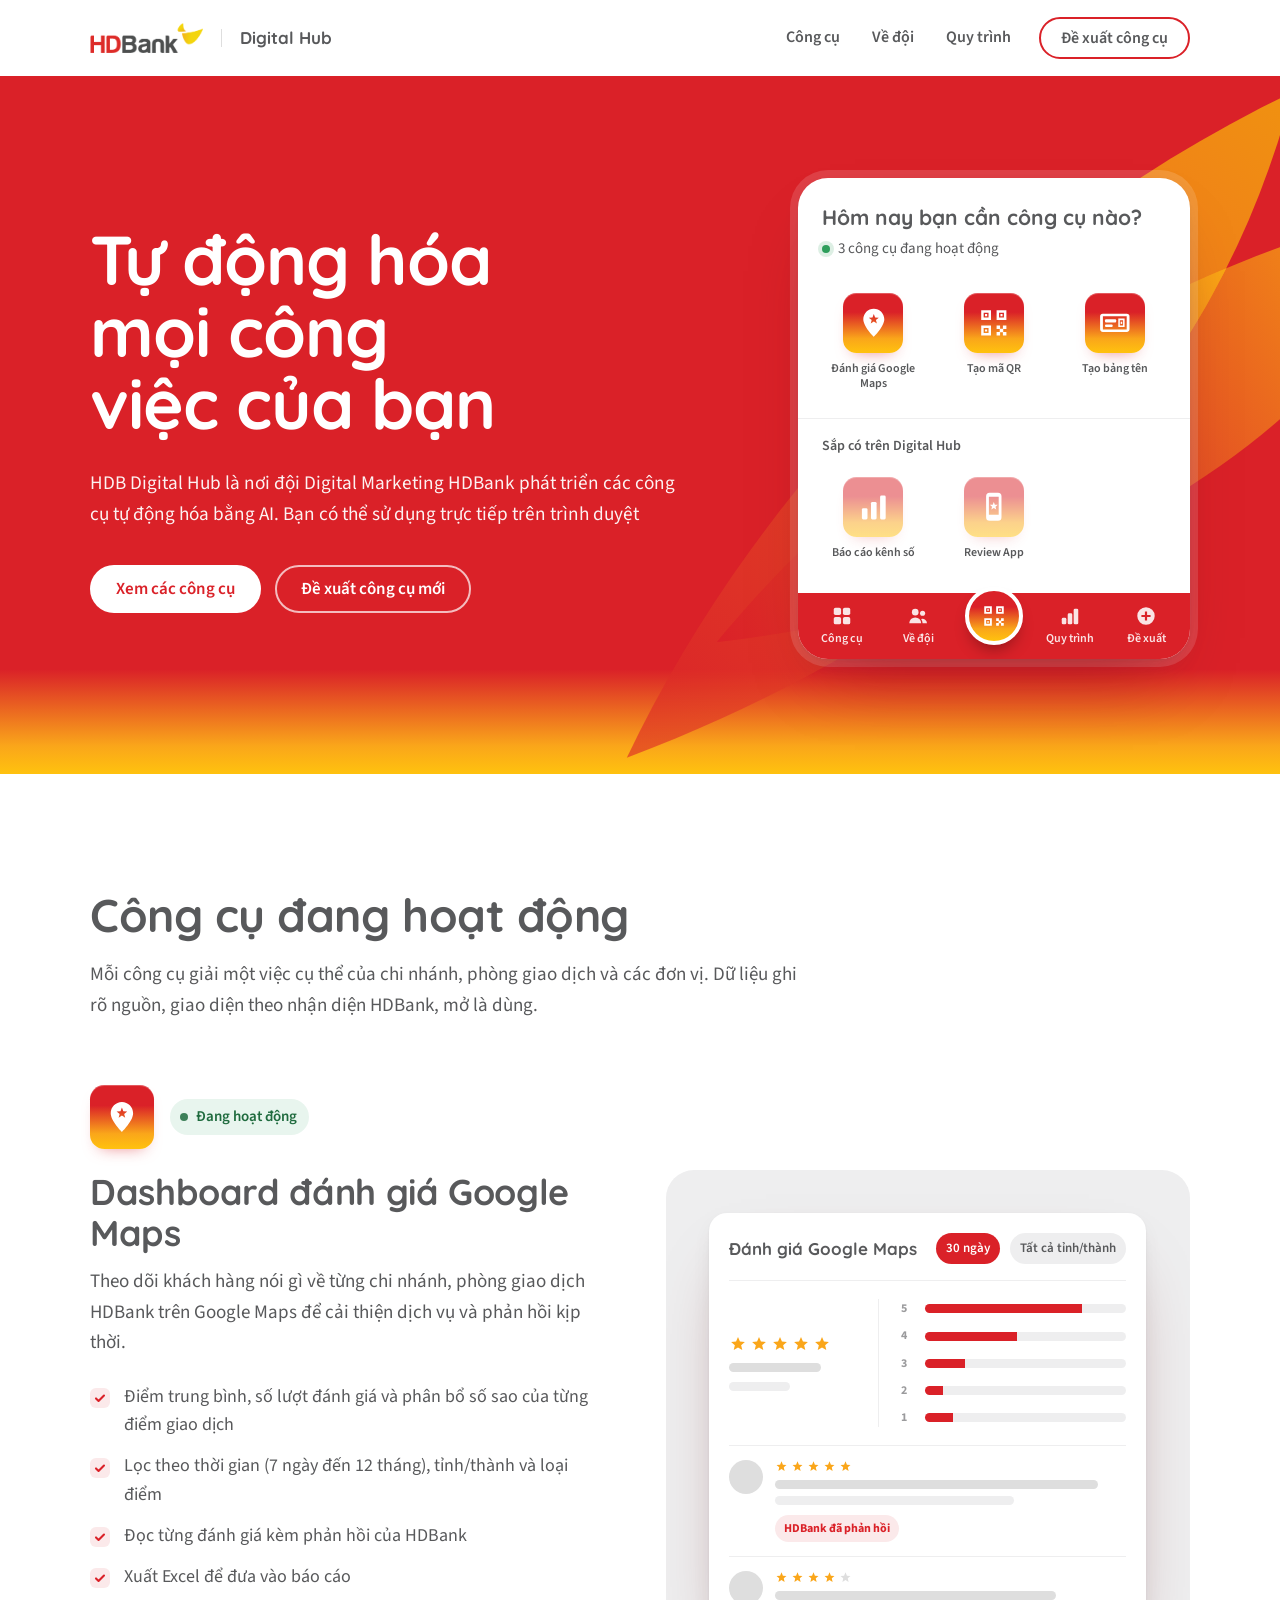
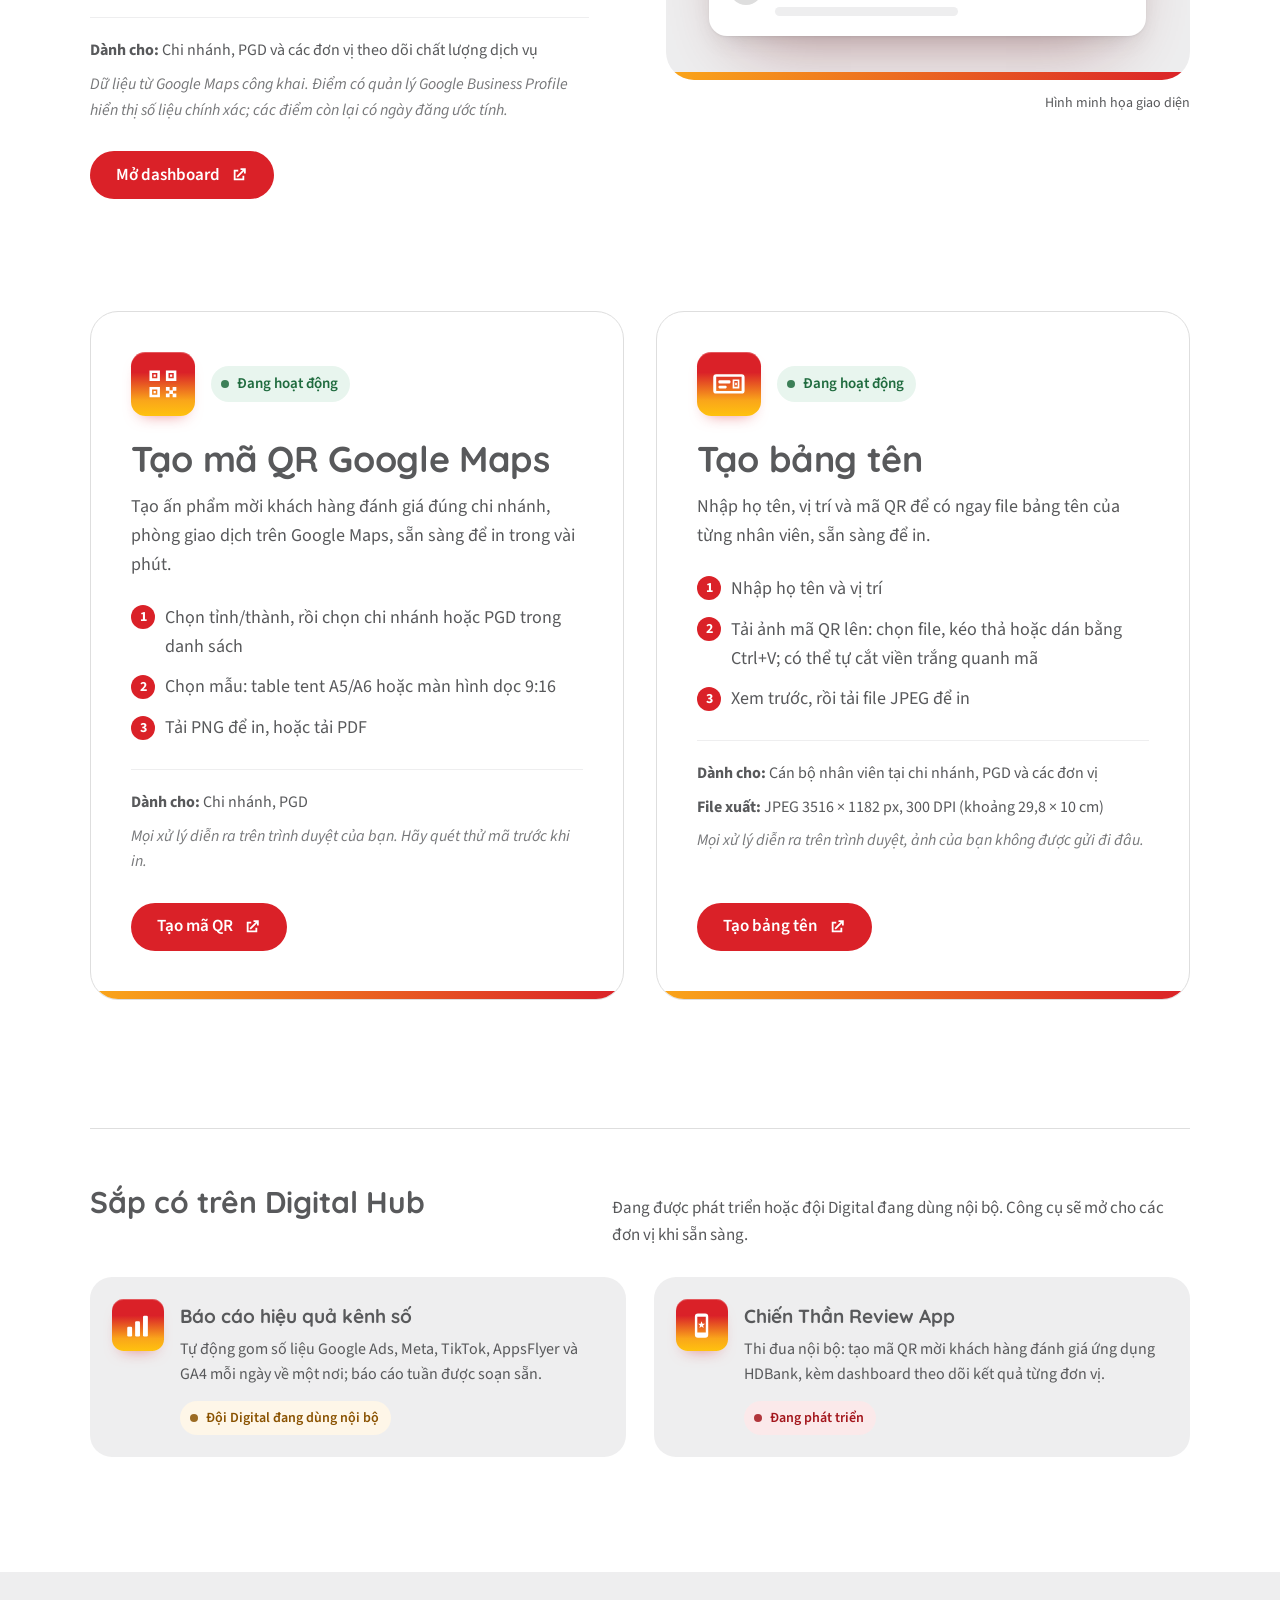
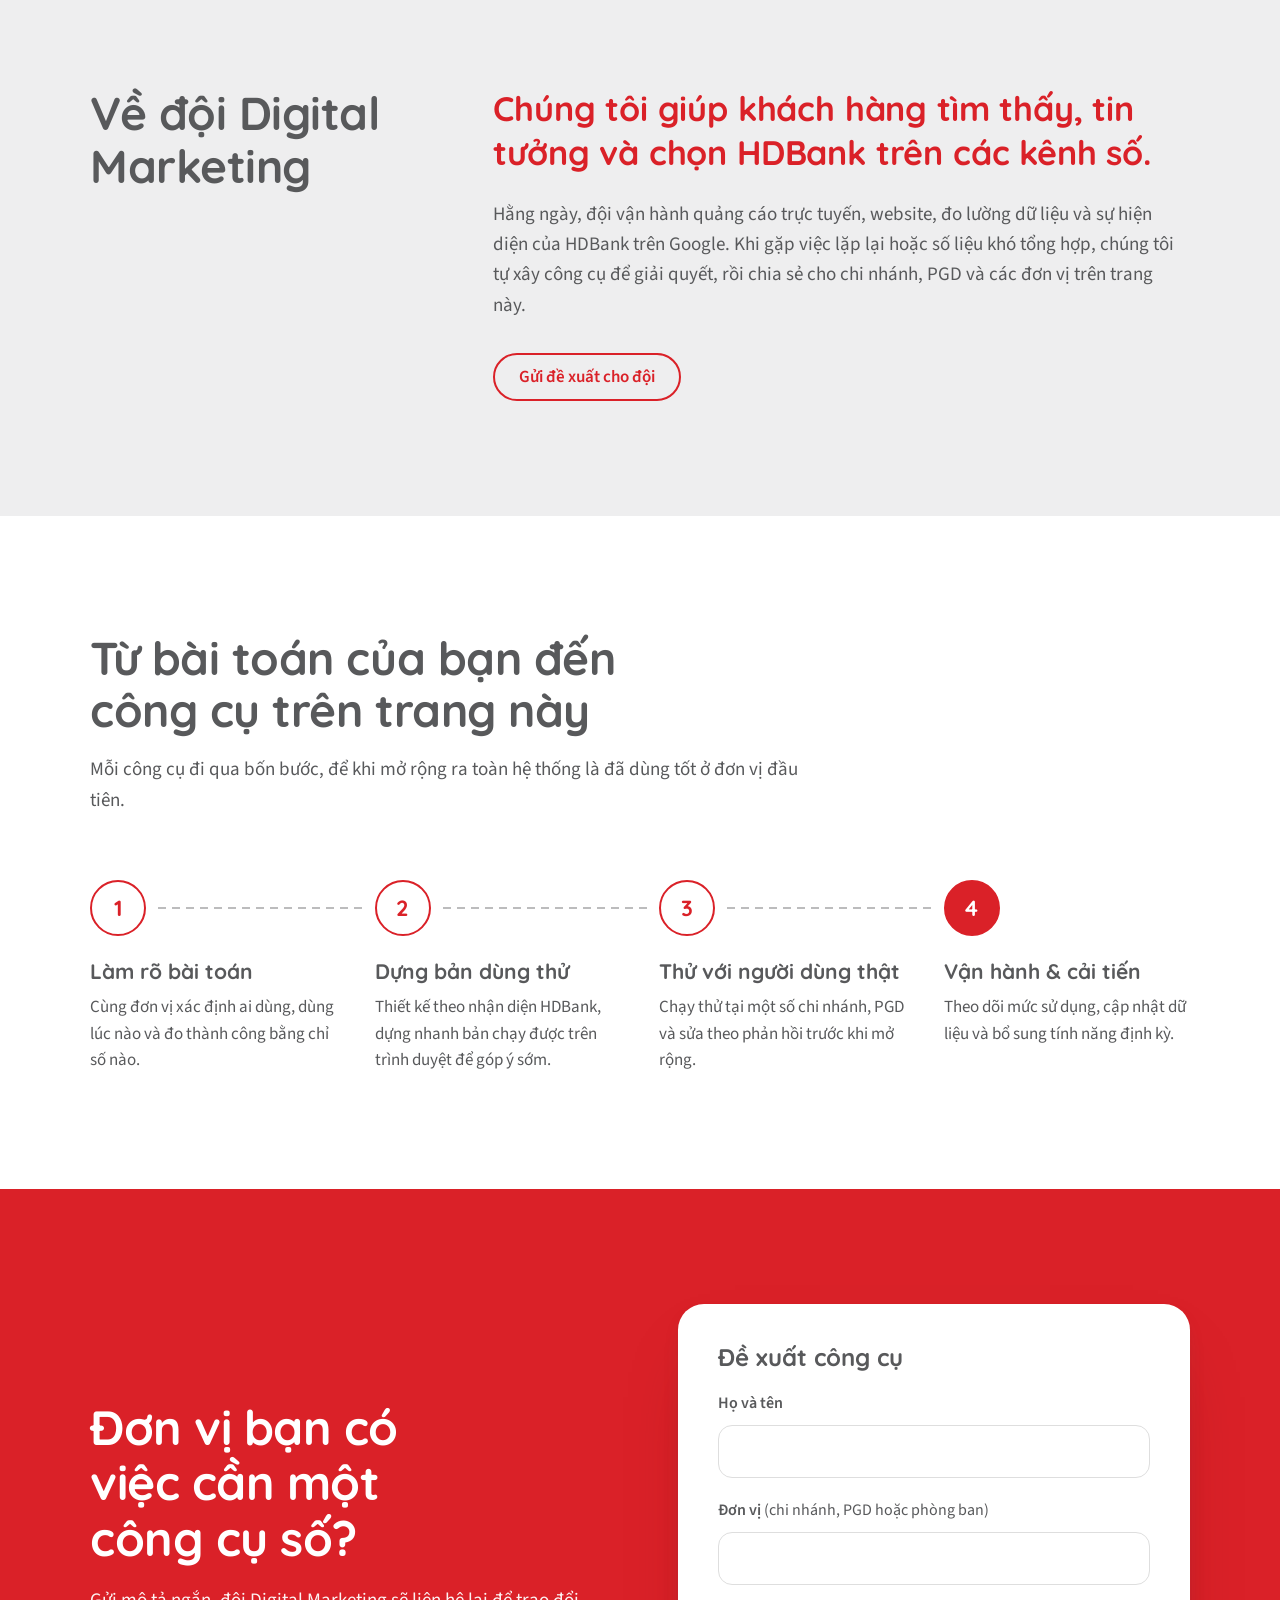
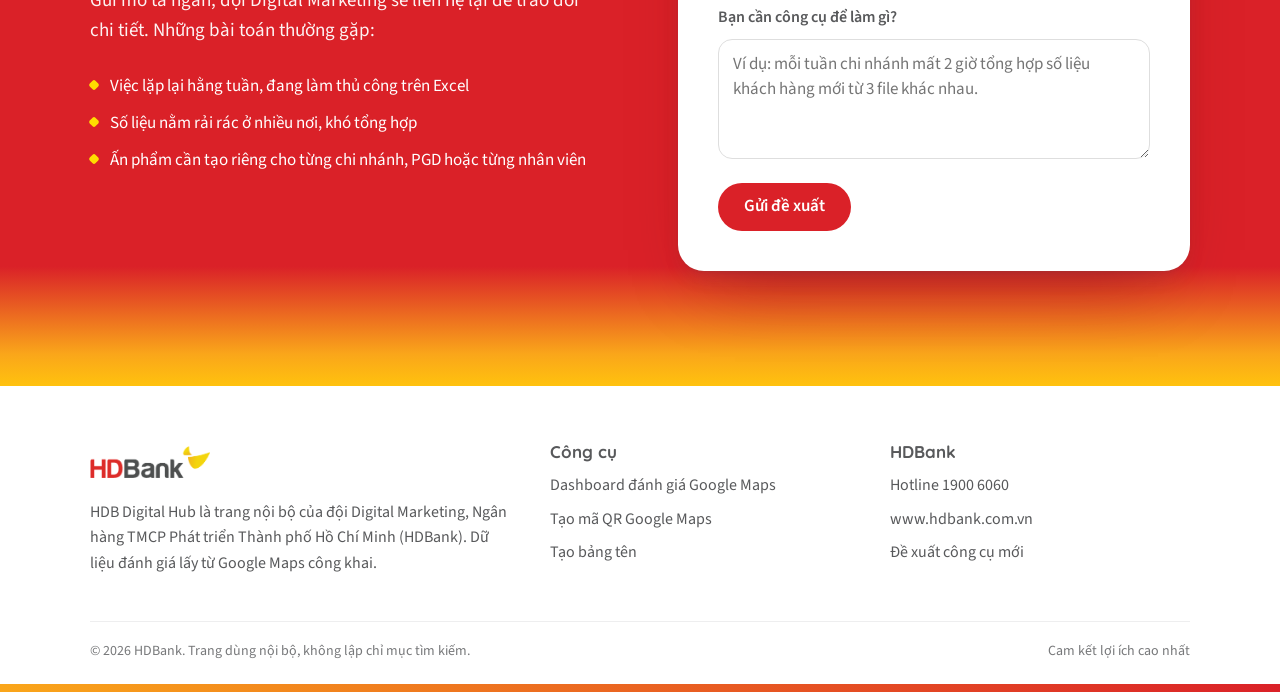
==== index.html @ 41aed540 "Trang chủ: đổi tiêu đề và mô tả banner Co-Authored-By: Claude Opus 5.5 <noreply@anthropic.com>" ====
<!doctype html>
<html lang="vi">
<head>
<meta charset="utf-8">
<meta name="viewport" content="width=device-width, initial-scale=1, viewport-fit=cover">
<meta name="robots" content="noindex">
<meta name="theme-color" content="#da2128">
<title>HDBank Digital</title>
<meta name="description" content="HDB Digital Hub: công cụ số do đội Digital Marketing HDBank phát triển cho chi nhánh, phòng giao dịch và các đơn vị.">
<link rel="icon" type="image/png" href="/assets/favicon.png">
<link rel="preconnect" href="https://fonts.googleapis.com">
<link rel="preconnect" href="https://fonts.gstatic.com" crossorigin>
<!-- Font thương hiệu: BauhausVO (tiêu đề) và Myriad Pro (nội dung).
     Máy nào đã cài font gốc sẽ dùng font gốc; nếu không, trình duyệt dùng font web gần nhất có hỗ trợ tiếng Việt:
     Quicksand thay BauhausVO, Source Sans 3 (cùng nhà thiết kế Adobe, rất gần Myriad) thay Myriad Pro. -->
<link href="https://fonts.googleapis.com/css2?family=Quicksand:wght@600;700&family=Source+Sans+3:ital,wght@0,400;0,600;0,700;1,400&display=swap" rel="stylesheet">
<style>
/* =========================================================
   TOKENS — lấy từ HDBank Digital Playbook (mục 2.a–2.j)
   ========================================================= */
:root{
  --red:#DA2128;          /* Đỏ HDBank — màu chủ đạo */
  --grey:#58595B;         /* Xám HDBank (CMYK 0-0-0-80) */
  --orange:#FAA61A;       /* Cam HDBank */
  --amber:#FFC20E;        /* Cam Vàng HDBank */
  --yellow:#FFDD00;       /* Vàng HDBank */

  /* Thang sắc độ (tint) theo bước 10% của playbook */
  --red-10:#FBE9EA;
  --grey-10:#EEEEEF; --grey-20:#DEDEDE; --grey-40:#BCBCBD; --grey-60:#9B9B9D;
  --orange-10:#FEF6E8;

  --white:#FFFFFF;

  --font-head:"BauhausVO","Quicksand","Segoe UI",system-ui,sans-serif;
  --font-body:"Myriad Pro","Source Sans 3","Segoe UI",system-ui,Arial,sans-serif;

  /* Chân KV: dải màu dưới lên (Cam-Vàng → Cam → Đỏ) chiếm tối đa ~10–15% chiều cao, phía trên là đỏ đặc (KV 2.e) */
  --kv-band:linear-gradient(0deg,var(--amber) 0%,var(--orange) 4%,var(--red) 15%,var(--red) 100%);
  /* Dải trái → phải (Cam → Đỏ) cho dải mảnh chân khối */
  --band-lr:linear-gradient(90deg,var(--orange) 0%,var(--red) 100%);
  /* Nền icon cấp 1: dải màu thương hiệu dưới lên */
  --icon-bg:linear-gradient(0deg,var(--amber) 0%,var(--orange) 24%,var(--red) 68%);

  /* Bóng đổ nhẹ, tạo chiều sâu nổi 3D (KV 2.e) */
  --lift:0 1px 2px rgba(88,89,91,.10),0 10px 24px -12px rgba(88,89,91,.30),0 36px 72px -32px rgba(110,10,16,.40);

  --wrap:1180px;
  --gutter:clamp(16px,4vw,40px);
}

*,*::before,*::after{box-sizing:border-box}
html{scroll-behavior:smooth;-webkit-text-size-adjust:100%}
body{
  margin:0;background:var(--white);color:var(--grey);
  font-family:var(--font-body);font-size:18px;line-height:1.6;
  -webkit-font-smoothing:antialiased;text-rendering:optimizeLegibility;
}
img,svg{display:block;max-width:100%}
a{color:inherit}
h1,h2,h3,h4{font-family:var(--font-head);font-weight:700;line-height:1.15;margin:0;color:var(--grey)}
p{margin:0}
ul,ol{margin:0;padding:0;list-style:none}
:focus-visible{outline:3px solid var(--red);outline-offset:3px;border-radius:6px}
/* Trên nền đỏ dùng viền trắng; khối nền trắng nằm trong vùng đỏ quay lại viền đỏ */
.hero :focus-visible,.propose :focus-visible,.tabbar :focus-visible{outline-color:var(--white)}
.launcher-top :focus-visible,.launcher-group :focus-visible,.form-card :focus-visible{outline-color:var(--red)}
/* Header dính trên cùng cao 76px (64px trên điện thoại): chừa chỗ khi nhảy tới mục */
section[id]{scroll-margin-top:88px}
.skip-link{
  position:absolute;left:16px;top:-80px;z-index:100;background:var(--red);color:var(--white);
  padding:12px 20px;border-radius:999px;font-weight:700;text-decoration:none;transition:top .2s;
}
.skip-link:focus{top:12px;outline-color:var(--amber)}
.visually-hidden{position:absolute!important;width:1px;height:1px;overflow:hidden;clip:rect(0 0 0 0);white-space:nowrap}
.wrap{max-width:var(--wrap);margin:0 auto;padding-left:var(--gutter);padding-right:var(--gutter)}
.sprite{position:absolute;width:0;height:0;overflow:hidden}

/* ---------- Nút ---------- */
.btn{
  display:inline-flex;align-items:center;justify-content:center;gap:10px;
  min-height:48px;padding:0 24px;border-radius:999px;border:2px solid transparent;
  font:600 17px/1 var(--font-body);text-decoration:none;cursor:pointer;
  transition:background-color .2s,color .2s,border-color .2s,transform .2s,box-shadow .2s;
}
.btn svg{width:18px;height:18px;flex:none}
.btn-red{background:var(--red);color:var(--white)}
.btn-red:hover{box-shadow:0 10px 22px -10px rgba(218,33,40,.7);transform:translateY(-1px)}
.btn-white{background:var(--white);color:var(--red)}
.btn-white:hover{box-shadow:0 12px 26px -12px rgba(0,0,0,.45);transform:translateY(-1px)}
.btn-ghost{border-color:rgba(255,255,255,.7);color:var(--white)}
.btn-ghost:hover{background:rgba(255,255,255,.12);border-color:var(--white)}
.btn-outline{border-color:var(--red);color:var(--red)}
.btn-outline:hover{background:var(--red-10)}

/* =========================================================
   HEADER — nền trắng, logo dương bản góc trái
   ========================================================= */
.site-header{
  position:sticky;top:0;z-index:50;background:rgba(255,255,255,.96);
  backdrop-filter:saturate(1.4) blur(8px);-webkit-backdrop-filter:saturate(1.4) blur(8px);
  transition:box-shadow .25s;
}
.site-header.is-scrolled{box-shadow:0 1px 0 var(--grey-10),0 8px 24px -16px rgba(88,89,91,.4)}
.header-inner{display:flex;align-items:center;gap:24px;height:76px}
.brand{display:flex;align-items:center;gap:18px;text-decoration:none;flex:none}
/* Logo gốc của HDBank — không vẽ lại. Vùng an toàn ≈ chiều cao chữ H được giữ bằng padding. */
.brand-logo{height:38px;width:auto;min-width:55px;padding:4px 0}
.brand-name{
  font-family:var(--font-head);font-weight:700;font-size:17px;color:var(--grey);
  padding-left:18px;border-left:1px solid var(--grey-20);line-height:1.1;white-space:nowrap;
}
.nav{display:flex;align-items:center;gap:4px;margin-left:auto}
.nav a{
  text-decoration:none;font-weight:600;font-size:16px;color:var(--grey);
  padding:10px 14px;border-radius:999px;transition:color .2s,background-color .2s;
}
.nav a:hover{color:var(--red);background:var(--red-10)}
.nav .btn{margin-left:10px;min-height:42px;padding:0 20px;font-size:16px;gap:0}
.nav .btn:hover{color:var(--white);background:var(--red)}

/* =========================================================
   HERO — nền đỏ + chân KV dải màu, cánh diều đôi
   ========================================================= */
.hero{position:relative;overflow:hidden;background:var(--kv-band);color:var(--white);isolation:isolate}
.hero-kites{
  position:absolute;z-index:-1;right:-3%;width:min(60vw,800px);height:min(60vw,800px);
  top:calc(50% - min(30vw,400px));pointer-events:none;
}
.hero-inner{
  display:grid;grid-template-columns:minmax(0,1.15fr) minmax(0,.85fr);gap:clamp(32px,5vw,72px);
  align-items:center;padding-top:clamp(56px,8vw,104px);padding-bottom:clamp(64px,9vw,120px);
}
.hero h1{
  color:var(--white);font-size:clamp(40px,5.4vw,70px);line-height:1.04;letter-spacing:-.015em;
  max-width:13ch;text-wrap:balance;
}
.hero-lead{margin-top:28px;max-width:34em;font-size:clamp(18px,1.5vw,20px);line-height:1.6;color:rgba(255,255,255,.94)}
.hero-actions{display:flex;flex-wrap:wrap;gap:14px;margin-top:36px}

/* ---- Launcher: màn hình "app" mở nhanh công cụ (theo hệ icon & màn hình app 2.g–2.j) ---- */
.launcher{
  justify-self:end;width:100%;max-width:392px;background:var(--white);color:var(--grey);
  border-radius:30px;box-shadow:var(--lift),0 0 0 8px rgba(255,255,255,.14);overflow:hidden;
}
.launcher-top{padding:26px 24px 8px}
.launcher-hello{font-family:var(--font-head);font-weight:700;font-size:21px;line-height:1.25;color:var(--grey)}
.launcher-meta{display:flex;align-items:center;gap:8px;margin-top:6px;font-size:15px;color:var(--grey)}
.live-dot{width:8px;height:8px;border-radius:50%;background:#2E9E5B;box-shadow:0 0 0 4px rgba(46,158,91,.16);flex:none}
.launcher-group{padding:14px 18px 6px}
.launcher-group + .launcher-group{border-top:1px solid var(--grey-10);margin-top:8px;padding-top:16px}
.launcher-label{font-size:14px;font-weight:600;color:var(--grey);padding:0 6px 10px}
.app-grid{display:grid;grid-template-columns:repeat(3,1fr);gap:6px}
.app{
  display:flex;flex-direction:column;align-items:center;gap:8px;padding:10px 4px 12px;border-radius:18px;
  text-decoration:none;color:var(--grey);text-align:center;transition:background-color .2s;position:relative;
}
a.app:hover{background:var(--red-10)}
a.app:hover .icon1{transform:translateY(-3px);box-shadow:0 14px 22px -10px rgba(218,33,40,.65)}
.app-name{font-size:12px;line-height:1.3;font-weight:600;max-width:10.5em} /* nhãn size 12, ≤ 20 ký tự */
.app.is-soon .icon1{opacity:.5}
.app.is-soon .app-name{color:var(--grey)}

/* Icon cấp 1: biểu tượng trắng trong khối vuông bo góc kiểu icon app iPhone, nền dải màu thương hiệu */
.icon1{
  --s:60px;width:var(--s);height:var(--s);border-radius:calc(var(--s)*.2237);
  background:var(--icon-bg);display:grid;place-items:center;flex:none;
  box-shadow:0 8px 16px -10px rgba(218,33,40,.6),inset 0 1px 0 rgba(255,255,255,.25);
  transition:transform .2s,box-shadow .2s;
}
.icon1 svg{width:56%;height:56%;fill:var(--white)}

/* Thanh tab đỏ + nút QR nổi ở giữa (màn hình app mẫu) */
.tabbar{
  position:relative;margin-top:14px;background:var(--red);color:var(--white);
  display:grid;grid-template-columns:repeat(5,1fr);align-items:end;padding:10px 6px 12px;
}
.tab{
  display:flex;flex-direction:column;align-items:center;gap:5px;text-decoration:none;
  font-size:12px;font-weight:600;line-height:1.1;color:rgba(255,255,255,.88);padding:2px 0;border-radius:10px;
}
.tab svg{width:22px;height:22px;fill:currentColor}
.tab:hover{color:var(--white)}
.tab-qr .qr-float{
  width:58px;height:58px;border-radius:50%;margin-top:-34px;display:grid;place-items:center;
  background:var(--icon-bg);border:4px solid var(--white);box-shadow:0 10px 18px -8px rgba(0,0,0,.45);
  transition:transform .2s;
}
.tab-qr .qr-float svg{width:26px;height:26px;fill:var(--white)}
.tab-qr:hover .qr-float{transform:translateY(-3px)}

/* Khoảnh khắc chuyển động duy nhất: cánh diều bay lên & launcher nổi lên khi tải trang */
@media (prefers-reduced-motion:no-preference){
  .hero-kites{animation:kite-rise 1.6s cubic-bezier(.2,.7,.1,1) both}
  .launcher{animation:panel-rise 1s .35s cubic-bezier(.2,.7,.1,1) both}
  @keyframes kite-rise{from{opacity:0;transform:translate(-60px,90px) rotate(-4deg)}to{opacity:1;transform:none}}
  @keyframes panel-rise{from{opacity:0;transform:translateY(36px)}to{opacity:1;transform:none}}
}

/* =========================================================
   KHỐI NỘI DUNG CHUNG
   ========================================================= */
.section{padding:clamp(72px,9vw,128px) 0}
.section-head{max-width:720px;margin-bottom:clamp(40px,5vw,64px)}
.section-head h2{font-size:clamp(32px,3.6vw,46px);letter-spacing:-.01em;text-wrap:balance}
.section-head p{margin-top:18px;font-size:19px;max-width:38em}

/* =========================================================
   CÔNG CỤ
   ========================================================= */
/* Công cụ nổi bật: 2 cột, có hình minh họa giao diện */
.tool{
  display:grid;grid-template-columns:minmax(0,1fr) minmax(0,1.05fr);gap:clamp(36px,6vw,88px);align-items:center;
}
.tool-top{display:flex;align-items:center;gap:16px;margin-bottom:22px}
.tool-top .icon1{--s:64px}
.status{
  display:inline-flex;align-items:center;gap:8px;font-size:15px;font-weight:600;
  padding:6px 12px 6px 10px;border-radius:999px;background:var(--grey-10);color:var(--grey);
}
.status.is-live{background:#E8F5EE;color:#1F6B3E}
.status.is-internal{background:var(--orange-10);color:#8A5200}
.status.is-building{background:var(--red-10);color:#A3161C}
.status::before{content:"";width:8px;height:8px;border-radius:50%;background:currentColor;opacity:.85}
.tool h3,.tool-panel h3{font-size:clamp(28px,2.8vw,36px);letter-spacing:-.01em}
.tool-lead{margin-top:14px;font-size:19px;max-width:32em}
.tool-points{margin-top:24px;display:grid;gap:12px;max-width:34em}
.tool-points li{position:relative;padding-left:34px}
ul.tool-points li::before{
  content:"";position:absolute;left:0;top:.3em;width:20px;height:20px;border-radius:6px;
  background:var(--red-10) url("data:image/svg+xml,%3Csvg xmlns='http://www.w3.org/2000/svg' viewBox='0 0 20 20'%3E%3Cpath d='M5 10.5l3.2 3.2L15 6.9' fill='none' stroke='%23DA2128' stroke-width='2.6' stroke-linecap='round' stroke-linejoin='round'/%3E%3C/svg%3E") center/16px no-repeat;
}
ol.tool-points{counter-reset:step}
ol.tool-points li{counter-increment:step}
ol.tool-points li::before{
  content:counter(step);position:absolute;left:0;top:.1em;width:24px;height:24px;border-radius:50%;
  background:var(--red);color:var(--white);font:700 14px/24px var(--font-body);text-align:center;
}
.tool-meta{margin-top:26px;padding-top:20px;border-top:1px solid var(--grey-10);display:grid;gap:8px;font-size:16px;max-width:36em}
.tool-meta b{color:var(--grey);font-weight:700}
.tool-note{color:#77787A;font-style:italic}
.tool-actions{margin-top:28px;display:flex;flex-wrap:wrap;gap:12px;align-items:center}

/* Công cụ dạng khối: xếp cạnh nhau, không có hình minh họa */
.tool-pair{
  display:grid;grid-template-columns:repeat(auto-fit,minmax(min(100%,340px),1fr));
  gap:clamp(20px,3vw,32px);margin-top:clamp(72px,9vw,112px);
}
.tool-panel{
  position:relative;display:flex;flex-direction:column;overflow:hidden;
  background:var(--white);border:1px solid var(--grey-20);border-radius:28px;
  padding:clamp(24px,3.4vw,40px) clamp(24px,3.4vw,40px) calc(clamp(24px,3.4vw,40px) + 8px);
}
.tool-panel::after{content:"";position:absolute;left:0;right:0;bottom:0;height:8px;background:var(--band-lr)}
.tool-panel .tool-lead{font-size:18px}
.tool-panel .tool-actions{margin-top:auto;padding-top:28px}

/* ---- Khung minh họa giao diện dashboard ---- */
.visual-stage{
  position:relative;border-radius:28px;padding:clamp(22px,3.4vw,44px);
  background:var(--grey-10);overflow:hidden;isolation:isolate;
}
.visual-stage::after{ /* dải màu chân khung ≤ 10% chiều cao (nguyên tắc KV) */
  content:"";position:absolute;left:0;right:0;bottom:0;height:8px;background:var(--band-lr);z-index:1;
}
.visual-caption{margin-top:12px;font-size:14px;color:var(--grey);text-align:right}
.mock-card{background:var(--white);border-radius:18px;box-shadow:var(--lift);padding:20px}
.mr-head{display:flex;flex-wrap:wrap;align-items:center;gap:10px;padding-bottom:16px;border-bottom:1px solid var(--grey-10)}
.mr-title{font-family:var(--font-head);font-weight:700;font-size:17px;color:var(--grey);margin-right:auto}
.mr-chip{font-size:13px;font-weight:600;padding:5px 10px;border-radius:999px;background:var(--grey-10)}
.mr-chip.is-on{background:var(--red);color:var(--white)}
.mr-body{display:grid;grid-template-columns:.8fr 1.2fr;gap:22px;padding:18px 0}
.mr-score{display:flex;flex-direction:column;justify-content:center;gap:10px;padding-right:18px;border-right:1px solid var(--grey-10)}
.stars{display:flex;gap:3px}
.stars svg{width:18px;height:18px;fill:var(--orange)}
.stars svg.off{fill:var(--grey-20)}
.stars.sm svg{width:13px;height:13px}
.sk{height:9px;border-radius:5px;background:var(--grey-10)}
.sk.dark{background:var(--grey-20)}
.mr-dist{display:grid;gap:8px;align-content:center}
.mr-row{display:grid;grid-template-columns:14px 1fr;gap:10px;align-items:center;font-size:12px;font-weight:700;color:var(--grey-60)}
.mr-row i{display:block;height:9px;border-radius:5px;background:linear-gradient(90deg,var(--red) var(--w),var(--grey-10) var(--w))}
.mr-review{display:grid;grid-template-columns:34px 1fr;gap:12px;padding-top:14px;border-top:1px solid var(--grey-10)}
.mr-review + .mr-review{margin-top:14px}
.mr-ava{width:34px;height:34px;border-radius:50%;background:var(--grey-20)}
.mr-lines{display:grid;gap:7px}
.mr-reply{
  justify-self:start;margin-top:3px;font-size:12px;font-weight:700;color:var(--red);
  background:var(--red-10);padding:4px 9px;border-radius:999px;
}

/* ---- Sắp có ---- */
.roadmap{margin-top:clamp(80px,10vw,128px);padding-top:clamp(40px,5vw,56px);border-top:1px solid var(--grey-20)}
.roadmap-head{display:flex;flex-wrap:wrap;align-items:baseline;justify-content:space-between;gap:12px 32px;margin-bottom:28px}
.roadmap-head h3{font-size:clamp(24px,2.4vw,30px)}
.roadmap-head p{font-size:17px;max-width:34em}
.roadmap-list{display:grid;grid-template-columns:repeat(auto-fit,minmax(min(100%,340px),1fr));gap:clamp(16px,2.4vw,28px)}
.road-item{display:grid;grid-template-columns:auto 1fr;gap:16px;align-items:start;padding:22px;border-radius:22px;background:var(--grey-10)}
.road-item .icon1{--s:52px}
.road-item h4{margin-top:6px;font-size:19px;line-height:1.25}
.road-item p{margin-top:8px;font-size:16px;line-height:1.55}
.road-item .status{margin-top:14px;font-size:14px}

/* =========================================================
   VỀ ĐỘI
   ========================================================= */
.team{background:var(--grey-10)}
.team-inner{display:grid;grid-template-columns:minmax(0,.75fr) minmax(0,1.6fr);gap:clamp(24px,6vw,96px);align-items:start}
.team h2{font-size:clamp(32px,3.6vw,46px);letter-spacing:-.01em;text-wrap:balance}
.team-statement{
  font-family:var(--font-head);font-weight:700;color:var(--red);
  font-size:clamp(24px,2.7vw,34px);line-height:1.3;letter-spacing:-.005em;max-width:24em;text-wrap:pretty;
}
.team-body{margin-top:24px;font-size:19px;max-width:36em}
.team .btn{margin-top:32px}

/* =========================================================
   QUY TRÌNH
   ========================================================= */
.steps{display:grid;grid-template-columns:repeat(4,minmax(0,1fr));gap:clamp(20px,3vw,40px)}
.step{position:relative}
.step:not(:last-child)::after{ /* đường nối sang bước kế tiếp */
  content:"";position:absolute;top:27px;left:68px;right:calc(12px - clamp(20px,3vw,40px));height:2px;
  background:repeating-linear-gradient(90deg,var(--grey-40) 0 8px,transparent 8px 14px);
}
.step-num{
  width:56px;height:56px;border-radius:50%;display:grid;place-items:center;position:relative;
  background:var(--white);border:2px solid var(--red);color:var(--red);
  font:700 22px/1 var(--font-head);
}
.step:last-child .step-num{background:var(--red);color:var(--white)}
.step h3{margin-top:22px;font-size:21px;line-height:1.25}
.step p{margin-top:10px;font-size:17px;line-height:1.55}

/* =========================================================
   ĐỀ XUẤT
   ========================================================= */
.propose{background:var(--kv-band);color:var(--white)}
.propose-inner{display:grid;grid-template-columns:minmax(0,1fr) minmax(0,1fr);gap:clamp(40px,6vw,88px);align-items:center}
.propose h2{color:var(--white);font-size:clamp(32px,3.8vw,48px);letter-spacing:-.01em;max-width:14ch;text-wrap:balance}
.propose-lead{margin-top:20px;font-size:19px;max-width:30em;color:rgba(255,255,255,.94)}
.propose-list{margin-top:26px;display:grid;gap:10px;font-size:17px}
.propose-list li{display:flex;gap:12px;align-items:baseline}
.propose-list li::before{content:"";width:8px;height:8px;border-radius:2px;background:var(--yellow);flex:none;transform:translateY(-2px) rotate(45deg)}
.form-card{background:var(--white);color:var(--grey);border-radius:26px;padding:clamp(24px,3.4vw,40px);box-shadow:var(--lift)}
.form-card h3{font-size:24px}
.field{display:grid;gap:8px;margin-top:20px}
.field label{font-weight:600;font-size:16px}
.field .hint{font-weight:400;color:var(--grey)}
.field input,.field textarea{
  width:100%;font:inherit;font-size:17px;color:var(--grey);background:var(--white);
  border:1.5px solid var(--grey-20);border-radius:14px;padding:12px 14px;transition:border-color .2s,box-shadow .2s;
}
.field textarea{min-height:120px;resize:vertical;line-height:1.5}
.field input:focus,.field textarea:focus{outline:none;border-color:var(--red);box-shadow:0 0 0 4px var(--red-10)}
.field.has-error textarea{border-color:var(--red)}
.field-error{display:none;font-size:15px;color:var(--red);font-weight:600}
.field.has-error .field-error{display:block}
.form-foot{display:flex;flex-wrap:wrap;align-items:center;gap:14px;margin-top:24px}
.form-status{font-size:15px;font-weight:600;color:#1F6B3E}

/* =========================================================
   FOOTER
   ========================================================= */
.site-footer{background:var(--white);padding-top:56px}
.footer-grid{display:grid;grid-template-columns:1.4fr 1fr 1fr;gap:40px;padding-bottom:44px}
.footer-grid .brand-logo{height:40px}
.footer-about{margin-top:18px;font-size:16px;max-width:30em}
.site-footer h4{margin:0 0 12px;font-size:17px}
.footer-links{display:grid;gap:8px;font-size:16px}
.footer-links a{text-decoration:none}
.footer-links a:hover{color:var(--red);text-decoration:underline}
.footer-bottom{border-top:1px solid var(--grey-10);padding-top:18px;padding-bottom:22px;font-size:14px;color:#77787A;display:flex;flex-wrap:wrap;justify-content:space-between;gap:8px 24px}
.footer-band{height:8px;background:var(--band-lr)}

/* =========================================================
   RESPONSIVE
   ========================================================= */
@media (max-width:1024px){
  .nav a:not(.btn){display:none}
  .hero-inner{grid-template-columns:1fr}
  .launcher{justify-self:start}
  .hero-kites{width:min(92vw,700px);height:min(92vw,700px);right:-24%;top:-2%;opacity:.85}
  .tool{grid-template-columns:1fr}
  .team-inner{grid-template-columns:1fr}
  .steps{grid-template-columns:repeat(2,minmax(0,1fr));row-gap:44px}
  .step::after{display:none}
  .propose-inner{grid-template-columns:1fr}
  .footer-grid{grid-template-columns:1fr 1fr}
  .footer-grid > :first-child{grid-column:1/-1}
}
@media (max-width:640px){
  body{font-size:17px}
  .header-inner{height:64px;gap:12px}
  section[id]{scroll-margin-top:76px}
  .brand{gap:12px}
  .brand-logo{height:32px}
  .brand-name{font-size:15px;padding-left:12px}
  .nav .btn{min-height:40px;padding:0 14px;font-size:15px;margin-left:0}
  .nav .btn .long{display:none}
  .hero-lead{margin-top:20px}
  .hero-actions .btn{flex:1 1 auto}
  .launcher{max-width:none}
  .launcher-hello{font-size:19px}
  .section-head p,.tool-lead,.team-body{font-size:18px}
  .mr-body{grid-template-columns:1fr}
  .mr-score{border-right:0;padding-right:0;border-bottom:1px solid var(--grey-10);padding-bottom:16px}
  .steps{grid-template-columns:1fr;row-gap:32px}
  .step{display:grid;grid-template-columns:56px 1fr;grid-template-rows:auto 1fr;column-gap:18px}
  .step-num{grid-row:1 / span 2}
  .step h3{margin-top:14px}
  .step p{grid-column:2;margin-top:6px}
  .footer-grid{grid-template-columns:1fr}
}
@media (max-width:380px){
  .brand-name{display:none}
}
@media (prefers-reduced-motion:reduce){
  html{scroll-behavior:auto}
  *,*::before,*::after{transition:none!important;animation:none!important}
}
</style>
</head>
<body>

<!-- ============ SVG SPRITE: đồ họa cánh diều, icon cấp 1 (glyph trắng), icon tab bar ============ -->
<svg class="sprite" aria-hidden="true" focusable="false">
  <defs>
    <!-- Gradient cánh diều: Vàng → Cam-Vàng → Đỏ-Cam → Đỏ, tỷ lệ đoạn 20% / 25% / 55%.
         Đỏ-Cam HD chưa có mã trong playbook, tạm dùng #EC6A24 (nội suy giữa Cam và Đỏ). -->
    <linearGradient id="kite-grad" x1="1" y1="0" x2="0" y2="1">
      <stop offset="0" stop-color="#FFDD00"/>
      <stop offset=".20" stop-color="#FFC20E"/>
      <stop offset=".45" stop-color="#EC6A24"/>
      <stop offset="1" stop-color="#DA2128"/>
    </linearGradient>
    <!-- Một cánh diều (đồ họa trừu tượng). Có file đồ họa cánh diều đôi gốc thì thay thế <symbol id="kites"> bên dưới. -->
    <path id="wing" d="M60 560 C150 370 330 160 580 40 C530 230 400 430 60 560 Z"/>
    <clipPath id="wing-clip"><use href="#wing"/></clipPath>
  </defs>

  <!-- Cánh diều đôi: 2 cánh chồng nhau, phần giao opacity 100%, phần còn lại 60% -->
  <symbol id="kites" viewBox="0 0 600 600">
    <use href="#wing" fill="url(#kite-grad)" opacity=".6"/>
    <g transform="translate(120 20) rotate(14 300 300) scale(.92)"><use href="#wing" fill="url(#kite-grad)" opacity=".6"/></g>
    <g clip-path="url(#wing-clip)"><g transform="translate(120 20) rotate(14 300 300) scale(.92)"><use href="#wing" fill="url(#kite-grad)"/></g></g>
  </symbol>

  <!-- ===== Glyph icon cấp 1 (trắng, 48×48) ===== -->
  <symbol id="g-reviews" viewBox="0 0 48 48">
    <path fill-rule="evenodd" d="M24 4C15.7 4 9 10.7 9 19c0 10.5 15 25 15 25s15-14.5 15-25C39 10.7 32.3 4 24 4zM24 11.5l1.88 4.91 5.25.27-4.09 3.31 1.37 5.08L24 22.2l-4.41 2.87 1.37-5.08-4.09-3.31 5.25-.27z"/>
  </symbol>
  <symbol id="g-qr" viewBox="0 0 48 48">
    <path fill-rule="evenodd" d="M6 6h14v14H6zM9.5 9.5v7h7v-7zM11.5 11.5h3v3h-3zM28 6h14v14H28zM31.5 9.5v7h7v-7zM33.5 11.5h3v3h-3zM6 28h14v14H6zM9.5 31.5v7h7v-7zM11.5 33.5h3v3h-3z"/>
    <path d="M28 28h5v5h-5zM37 28h5v5h-5zM32.5 32.5h5v5h-5zM28 37h5v5h-5zM37 37h5v5h-5z"/>
  </symbol>
  <symbol id="g-badge" viewBox="0 0 48 48">
    <path fill-rule="evenodd" d="M7 11h34a4 4 0 0 1 4 4v18a4 4 0 0 1-4 4H7a4 4 0 0 1-4-4V15a4 4 0 0 1 4-4zM7 14.5v19h34v-19z"/>
    <rect x="10" y="19" width="16" height="4.5" rx="1.5"/><rect x="10" y="26.5" width="11" height="3.5" rx="1.5"/>
    <path fill-rule="evenodd" d="M29 18h9v12h-9zM31.2 20.2v7.6h4.6v-7.6z"/><rect x="32.4" y="22.4" width="2.2" height="3.2"/>
  </symbol>
  <symbol id="g-app" viewBox="0 0 48 48">
    <path fill-rule="evenodd" d="M18 4h12a5 5 0 0 1 5 5v30a5 5 0 0 1-5 5H18a5 5 0 0 1-5-5V9a5 5 0 0 1 5-5zM17 9.5v26h14v-26zM24 17l1.53 3.9 4.18.25-3.24 2.65 1.06 4.05L24 25.6l-3.53 2.25 1.06-4.05-3.24-2.65 4.18-.25z"/>
    <circle cx="24" cy="39.6" r="1.9"/>
  </symbol>
  <symbol id="g-report" viewBox="0 0 48 48">
    <rect x="7" y="26" width="8" height="16" rx="2"/><rect x="20" y="17" width="8" height="25" rx="2"/><rect x="33" y="8" width="8" height="34" rx="2"/>
  </symbol>
  <symbol id="g-tool" viewBox="0 0 48 48">
    <path d="M10 8h12v12H10zM26 8h12v12H26zM10 28h12v12H10zM32 27l7 7-7 7-7-7z"/>
  </symbol>

  <!-- ===== Icon tab bar (trắng, 24×24) ===== -->
  <symbol id="t-grid" viewBox="0 0 24 24"><rect x="3" y="3" width="8" height="8" rx="2"/><rect x="13" y="3" width="8" height="8" rx="2"/><rect x="3" y="13" width="8" height="8" rx="2"/><rect x="13" y="13" width="8" height="8" rx="2"/></symbol>
  <symbol id="t-team" viewBox="0 0 24 24"><circle cx="9" cy="7.8" r="3.6"/><path d="M2.5 20a6.5 6.5 0 0 1 13 0z"/><circle cx="17" cy="9" r="2.8"/><path d="M17 20h4.8a5 5 0 0 0-6.4-4.8A8 8 0 0 1 17 20z"/></symbol>
  <symbol id="t-steps" viewBox="0 0 24 24"><rect x="3" y="14" width="5" height="7" rx="1.5"/><rect x="9.5" y="9" width="5" height="12" rx="1.5"/><rect x="16" y="4" width="5" height="17" rx="1.5"/></symbol>
  <symbol id="t-plus" viewBox="0 0 24 24"><path fill-rule="evenodd" d="M12 2.5a9.5 9.5 0 1 1 0 19 9.5 9.5 0 0 1 0-19zM10.8 7v3.8H7v2.4h3.8V17h2.4v-3.8H17v-2.4h-3.8V7z"/></symbol>

  <symbol id="star" viewBox="0 0 24 24"><path d="M12 2.5l2.6 6.1 6.6.6-5 4.4 1.5 6.5L12 16.6l-5.7 3.5 1.5-6.5-5-4.4 6.6-.6z"/></symbol>
  <symbol id="arrow-out" viewBox="0 0 24 24"><path d="M14 3h7v7h-2.4V7.1l-8.2 8.2-1.7-1.7 8.2-8.2H14zM5 5h6v2.4H7.4v9.2h9.2V13H19v6H5z" fill="currentColor"/></symbol>
</svg>

<a class="skip-link" href="#cong-cu">Đi tới danh sách công cụ</a>

<!-- ======================= HEADER ======================= -->
<header class="site-header" id="top">
  <div class="wrap header-inner">
    <a class="brand" href="#top" aria-label="HDB Digital Hub, về đầu trang">
      <!-- Logo gốc của HDBank (assets/logo.png của trang này). Không vẽ lại / chỉnh sửa logo. -->
      <img class="brand-logo" src="/assets/logo.png" alt="HDBank">
      <span class="brand-name">Digital Hub</span>
    </a>
    <nav class="nav" aria-label="Điều hướng chính">
      <a href="#cong-cu">Công cụ</a>
      <a href="#ve-doi">Về đội</a>
      <a href="#quy-trinh">Quy trình</a>
      <a class="btn btn-outline" href="#de-xuat">Đề xuất<span class="long">&nbsp;công cụ</span></a>
    </nav>
  </div>
</header>

<main>
<!-- ======================= HERO ======================= -->
<section class="hero" aria-labelledby="hero-title">
  <svg class="hero-kites" aria-hidden="true"><use href="#kites"/></svg>
  <div class="wrap hero-inner">
    <div>
      <h1 id="hero-title">Tự động hóa mọi công việc của bạn</h1>
      <p class="hero-lead">HDB Digital Hub là nơi đội Digital Marketing HDBank phát triển các công cụ tự động hóa bằng AI. Bạn có thể sử dụng trực tiếp trên trình duyệt</p>
      <div class="hero-actions">
        <a class="btn btn-white" href="#cong-cu">Xem các công cụ</a>
        <a class="btn btn-ghost" href="#de-xuat">Đề xuất công cụ mới</a>
      </div>
    </div>

    <aside class="launcher" aria-label="Mở nhanh công cụ">
      <div class="launcher-top">
        <p class="launcher-hello">Hôm nay bạn cần công cụ nào?</p>
        <p class="launcher-meta"><span class="live-dot" aria-hidden="true"></span><span id="live-count">Các công cụ đang hoạt động</span></p>
      </div>
      <div class="launcher-group">
        <ul class="app-grid" id="launcher-live"></ul>
      </div>
      <div class="launcher-group">
        <p class="launcher-label">Sắp có trên Digital Hub</p>
        <ul class="app-grid" id="launcher-soon"></ul>
      </div>
      <nav class="tabbar" aria-label="Lối tắt">
        <a class="tab" href="#cong-cu"><svg aria-hidden="true"><use href="#t-grid"/></svg>Công cụ</a>
        <a class="tab" href="#ve-doi"><svg aria-hidden="true"><use href="#t-team"/></svg>Về đội</a>
        <a class="tab tab-qr" id="tab-qr" href="https://hdb-digital.cloud/ggmap-qrcode/" aria-label="Tạo mã QR">
          <span class="qr-float"><svg aria-hidden="true"><use href="#g-qr"/></svg></span>
        </a>
        <a class="tab" href="#quy-trinh"><svg aria-hidden="true"><use href="#t-steps"/></svg>Quy trình</a>
        <a class="tab" href="#de-xuat"><svg aria-hidden="true"><use href="#t-plus"/></svg>Đề xuất</a>
      </nav>
    </aside>
  </div>
</section>

<!-- ======================= CÔNG CỤ ======================= -->
<section class="section" id="cong-cu" aria-labelledby="tools-title">
  <div class="wrap">
    <header class="section-head">
      <h2 id="tools-title">Công cụ đang hoạt động</h2>
      <p>Mỗi công cụ giải một việc cụ thể của chi nhánh, phòng giao dịch và các đơn vị. Dữ liệu ghi rõ nguồn, giao diện theo nhận diện HDBank, mở là dùng.</p>
    </header>

    <div id="tool-list">
      <noscript>
        <p><a href="https://hdb-digital.cloud/ggmap-dashboard/">Dashboard đánh giá Google Maps</a></p>
        <p><a href="https://hdb-digital.cloud/ggmap-qrcode/">Tạo mã QR Google Maps</a></p>
        <p><a href="https://hdb-digital.cloud/bang-ten/">Tạo bảng tên</a></p>
      </noscript>
    </div>

    <div class="roadmap">
      <div class="roadmap-head">
        <h3>Sắp có trên Digital Hub</h3>
        <p>Đang được phát triển hoặc đội Digital đang dùng nội bộ. Công cụ sẽ mở cho các đơn vị khi sẵn sàng.</p>
      </div>
      <ul class="roadmap-list" id="roadmap-list"></ul>
    </div>
  </div>
</section>

<!-- ======================= VỀ ĐỘI ======================= -->
<section class="section team" id="ve-doi" aria-labelledby="team-title">
  <div class="wrap team-inner">
    <h2 id="team-title">Về đội Digital Marketing</h2>
    <div>
      <p class="team-statement">Chúng tôi giúp khách hàng tìm thấy, tin tưởng và chọn HDBank trên các kênh số.</p>
      <p class="team-body">Hằng ngày, đội vận hành quảng cáo trực tuyến, website, đo lường dữ liệu và sự hiện diện của HDBank trên Google. Khi gặp việc lặp lại hoặc số liệu khó tổng hợp, chúng tôi tự xây công cụ để giải quyết, rồi chia sẻ cho chi nhánh, PGD và các đơn vị trên trang này.</p>
      <a class="btn btn-outline" href="#de-xuat">Gửi đề xuất cho đội</a>
    </div>
  </div>
</section>

<!-- ======================= QUY TRÌNH ======================= -->
<section class="section" id="quy-trinh" aria-labelledby="steps-title">
  <div class="wrap">
    <header class="section-head">
      <h2 id="steps-title">Từ bài toán của bạn đến công cụ trên trang này</h2>
      <p>Mỗi công cụ đi qua bốn bước, để khi mở rộng ra toàn hệ thống là đã dùng tốt ở đơn vị đầu tiên.</p>
    </header>
    <ol class="steps">
      <li class="step">
        <span class="step-num" aria-hidden="true">1</span>
        <h3>Làm rõ bài toán</h3>
        <p>Cùng đơn vị xác định ai dùng, dùng lúc nào và đo thành công bằng chỉ số nào.</p>
      </li>
      <li class="step">
        <span class="step-num" aria-hidden="true">2</span>
        <h3>Dựng bản dùng thử</h3>
        <p>Thiết kế theo nhận diện HDBank, dựng nhanh bản chạy được trên trình duyệt để góp ý sớm.</p>
      </li>
      <li class="step">
        <span class="step-num" aria-hidden="true">3</span>
        <h3>Thử với người dùng thật</h3>
        <p>Chạy thử tại một số chi nhánh, PGD và sửa theo phản hồi trước khi mở rộng.</p>
      </li>
      <li class="step">
        <span class="step-num" aria-hidden="true">4</span>
        <h3>Vận hành &amp; cải tiến</h3>
        <p>Theo dõi mức sử dụng, cập nhật dữ liệu và bổ sung tính năng định kỳ.</p>
      </li>
    </ol>
  </div>
</section>

<!-- ======================= ĐỀ XUẤT ======================= -->
<section class="section propose" id="de-xuat" aria-labelledby="propose-title">
  <div class="wrap propose-inner">
    <div>
      <h2 id="propose-title">Đơn vị bạn có việc cần một công cụ số?</h2>
      <p class="propose-lead">Gửi mô tả ngắn, đội Digital Marketing sẽ liên hệ lại để trao đổi chi tiết. Những bài toán thường gặp:</p>
      <ul class="propose-list">
        <li>Việc lặp lại hằng tuần, đang làm thủ công trên Excel</li>
        <li>Số liệu nằm rải rác ở nhiều nơi, khó tổng hợp</li>
        <li>Ấn phẩm cần tạo riêng cho từng chi nhánh, PGD hoặc từng nhân viên</li>
      </ul>
    </div>

    <form class="form-card" id="propose-form" novalidate>
      <h3>Đề xuất công cụ</h3>
      <div class="field">
        <label for="f-name">Họ và tên</label>
        <input id="f-name" name="name" type="text" autocomplete="name">
      </div>
      <div class="field">
        <label for="f-unit">Đơn vị <span class="hint">(chi nhánh, PGD hoặc phòng ban)</span></label>
        <input id="f-unit" name="unit" type="text">
      </div>
      <div class="field" id="field-need">
        <label for="f-need">Bạn cần công cụ để làm gì?</label>
        <textarea id="f-need" name="need" aria-describedby="need-error" placeholder="Ví dụ: mỗi tuần chi nhánh mất 2 giờ tổng hợp số liệu khách hàng mới từ 3 file khác nhau."></textarea>
        <p class="field-error" id="need-error">Hãy mô tả ngắn việc bạn cần giải quyết.</p>
      </div>
      <div class="form-foot">
        <button class="btn btn-red" type="submit">Gửi đề xuất</button>
        <p class="form-status" id="form-status" role="status" aria-live="polite"></p>
      </div>
    </form>
  </div>
</section>
</main>

<!-- ======================= FOOTER ======================= -->
<footer class="site-footer">
  <div class="wrap footer-grid">
    <div>
      <img class="brand-logo" src="/assets/logo.png" alt="HDBank">
      <p class="footer-about">HDB Digital Hub là trang nội bộ của đội Digital Marketing, Ngân hàng TMCP Phát triển Thành phố Hồ Chí Minh (HDBank). Dữ liệu đánh giá lấy từ Google Maps công khai.</p>
    </div>
    <div>
      <h4>Công cụ</h4>
      <ul class="footer-links" id="footer-tools"></ul>
    </div>
    <div>
      <h4>HDBank</h4>
      <ul class="footer-links">
        <li>Hotline <a href="tel:19006060">1900 6060</a></li>
        <li><a href="https://www.hdbank.com.vn" target="_blank" rel="noopener">www.hdbank.com.vn</a></li>
        <li><a href="#de-xuat">Đề xuất công cụ mới</a></li>
      </ul>
    </div>
  </div>
  <div class="wrap">
    <div class="footer-bottom">
      <span>© <span id="year">2026</span> HDBank. Trang dùng nội bộ, không lập chỉ mục tìm kiếm.</span>
      <span>Cam kết lợi ích cao nhất</span>
    </div>
  </div>
  <div class="footer-band" aria-hidden="true"></div>
</footer>

<script>
/* =========================================================
   CẤU HÌNH — chỉnh tại đây khi thêm công cụ mới
   ========================================================= */
const SITE = 'https://hdb-digital.cloud';

const CONFIG = {
  // Email nhận đề xuất công cụ. Để trống: nút "Gửi đề xuất" sẽ sao chép nội dung để người dùng tự gửi.
  proposalEmail: 'digitalwebsite@hdbank.com.vn'
};

/* status: 'live' (đang hoạt động) | 'internal' (đội dùng nội bộ) | 'building' (đang phát triển)
   label: nhãn dưới icon app, tối đa 20 ký tự (quy chuẩn icon cấp 1)
   preview: 'reviews' → hiển thị dạng hàng lớn có hình minh họa; bỏ trống → hiển thị dạng khối, xếp cạnh nhau
   features: danh sách tính năng; steps: dùng thay features khi là các bước thực hiện theo thứ tự
   spec: thông số file xuất (tùy chọn) */
const TOOLS = [
  {
    status: 'live',
    name: 'Dashboard đánh giá Google Maps',
    label: 'Đánh giá Google Maps',
    glyph: 'g-reviews',
    url: SITE + '/ggmap-dashboard/',
    cta: 'Mở dashboard',
    lead: 'Theo dõi khách hàng nói gì về từng chi nhánh, phòng giao dịch HDBank trên Google Maps để cải thiện dịch vụ và phản hồi kịp thời.',
    features: [
      'Điểm trung bình, số lượt đánh giá và phân bổ số sao của từng điểm giao dịch',
      'Lọc theo thời gian (7 ngày đến 12 tháng), tỉnh/thành và loại điểm',
      'Đọc từng đánh giá kèm phản hồi của HDBank',
      'Xuất Excel để đưa vào báo cáo'
    ],
    audience: 'Chi nhánh, PGD và các đơn vị theo dõi chất lượng dịch vụ',
    note: 'Dữ liệu từ Google Maps công khai. Điểm có quản lý Google Business Profile hiển thị số liệu chính xác; các điểm còn lại có ngày đăng ước tính.',
    preview: 'reviews'
  },
  {
    status: 'live',
    name: 'Tạo mã QR Google Maps',
    label: 'Tạo mã QR',
    glyph: 'g-qr',
    url: SITE + '/ggmap-qrcode/',
    cta: 'Tạo mã QR',
    lead: 'Tạo ấn phẩm mời khách hàng đánh giá đúng chi nhánh, phòng giao dịch trên Google Maps, sẵn sàng để in trong vài phút.',
    steps: [
      'Chọn tỉnh/thành, rồi chọn chi nhánh hoặc PGD trong danh sách',
      'Chọn mẫu: table tent A5/A6 hoặc màn hình dọc 9:16',
      'Tải PNG để in, hoặc tải PDF'
    ],
    audience: 'Chi nhánh, PGD',
    note: 'Mọi xử lý diễn ra trên trình duyệt của bạn. Hãy quét thử mã trước khi in.'
  },
  {
    status: 'live',
    name: 'Tạo bảng tên',
    label: 'Tạo bảng tên',
    glyph: 'g-badge',
    url: SITE + '/bang-ten/',
    cta: 'Tạo bảng tên',
    lead: 'Nhập họ tên, vị trí và mã QR để có ngay file bảng tên của từng nhân viên, sẵn sàng để in.',
    steps: [
      'Nhập họ tên và vị trí',
      'Tải ảnh mã QR lên: chọn file, kéo thả hoặc dán bằng Ctrl+V; có thể tự cắt viền trắng quanh mã',
      'Xem trước, rồi tải file JPEG để in'
    ],
    audience: 'Cán bộ nhân viên tại chi nhánh, PGD và các đơn vị',
    spec: 'JPEG 3516 × 1182 px, 300 DPI (khoảng 29,8 × 10 cm)',
    note: 'Mọi xử lý diễn ra trên trình duyệt, ảnh của bạn không được gửi đi đâu.'
  },
  {
    status: 'internal',
    name: 'Báo cáo hiệu quả kênh số',
    label: 'Báo cáo kênh số',
    glyph: 'g-report',
    lead: 'Tự động gom số liệu Google Ads, Meta, TikTok, AppsFlyer và GA4 mỗi ngày về một nơi; báo cáo tuần được soạn sẵn.'
  },
  {
    status: 'building',
    name: 'Chiến Thần Review App',
    label: 'Review App',
    glyph: 'g-app',
    lead: 'Thi đua nội bộ: tạo mã QR mời khách hàng đánh giá ứng dụng HDBank, kèm dashboard theo dõi kết quả từng đơn vị.'
  }
];

const STATUS_TEXT = { live: 'Đang hoạt động', internal: 'Đội Digital đang dùng nội bộ', building: 'Đang phát triển' };

/* =========================================================
   RENDER
   ========================================================= */
const esc = s => String(s).replace(/[&<>"']/g, c => ({'&':'&amp;','<':'&lt;','>':'&gt;','"':'&quot;',"'":'&#39;'}[c]));
const icon1 = glyph => `<span class="icon1"><svg aria-hidden="true"><use href="#${glyph || 'g-tool'}"/></svg></span>`;
const stars = (n, cls = '') => `<span class="stars ${cls}">${[1,2,3,4,5].map(i => `<svg class="${i > n ? 'off' : ''}"><use href="#star"/></svg>`).join('')}</span>`;

const PREVIEWS = {
  reviews: () => `
    <div class="visual-stage" aria-hidden="true">
      <div class="mock-card">
        <div class="mr-head">
          <span class="mr-title">Đánh giá Google Maps</span>
          <span class="mr-chip is-on">30 ngày</span><span class="mr-chip">Tất cả tỉnh/thành</span>
        </div>
        <div class="mr-body">
          <div class="mr-score">${stars(5)}<div class="sk dark" style="width:70%"></div><div class="sk" style="width:46%"></div></div>
          <div class="mr-dist">
            ${[['5','78%'],['4','46%'],['3','20%'],['2','9%'],['1','14%']].map(([k,w]) => `<div class="mr-row"><span>${k}</span><i style="--w:${w}"></i></div>`).join('')}
          </div>
        </div>
        <div class="mr-review"><span class="mr-ava"></span><div class="mr-lines">${stars(5,'sm')}<div class="sk dark" style="width:92%"></div><div class="sk" style="width:68%"></div><span class="mr-reply">HDBank đã phản hồi</span></div></div>
        <div class="mr-review"><span class="mr-ava"></span><div class="mr-lines">${stars(4,'sm')}<div class="sk dark" style="width:80%"></div><div class="sk" style="width:52%"></div></div></div>
      </div>
    </div>
    <p class="visual-caption">Hình minh họa giao diện</p>`
};

function toolBody(t) {
  const list = t.steps
    ? `<ol class="tool-points">${t.steps.map(s => `<li>${esc(s)}</li>`).join('')}</ol>`
    : `<ul class="tool-points">${(t.features || []).map(s => `<li>${esc(s)}</li>`).join('')}</ul>`;
  return `
    <div class="tool-top">${icon1(t.glyph)}<span class="status is-live">${STATUS_TEXT.live}</span></div>
    <h3>${esc(t.name)}</h3>
    <p class="tool-lead">${esc(t.lead)}</p>
    ${list}
    <div class="tool-meta">
      ${t.audience ? `<p><b>Dành cho:</b> ${esc(t.audience)}</p>` : ''}
      ${t.spec ? `<p><b>File xuất:</b> ${esc(t.spec)}</p>` : ''}
      ${t.note ? `<p class="tool-note">${esc(t.note)}</p>` : ''}
    </div>
    <div class="tool-actions">
      <a class="btn btn-red" href="${esc(t.url)}">${esc(t.cta || 'Mở công cụ')}<svg aria-hidden="true"><use href="#arrow-out"/></svg></a>
    </div>`;
}

function renderTools() {
  const live = TOOLS.filter(t => t.status === 'live');
  const soon = TOOLS.filter(t => t.status !== 'live');
  const featured = live.filter(t => PREVIEWS[t.preview]);
  const compact = live.filter(t => !PREVIEWS[t.preview]);

  document.getElementById('live-count').textContent = `${live.length} công cụ đang hoạt động`;

  document.getElementById('launcher-live').innerHTML = live.map(t =>
    `<li><a class="app" href="${esc(t.url)}">${icon1(t.glyph)}<span class="app-name">${esc(t.label)}</span></a></li>`).join('');

  document.getElementById('launcher-soon').innerHTML = soon.map(t =>
    `<li><span class="app is-soon" title="${esc(t.name)}: ${esc(STATUS_TEXT[t.status])}">${icon1(t.glyph)}<span class="app-name">${esc(t.label)}</span></span></li>`).join('');

  document.getElementById('tool-list').innerHTML =
    featured.map(t => `
      <article class="tool">
        <div class="tool-copy">${toolBody(t)}</div>
        <div class="tool-visual">${PREVIEWS[t.preview](t)}</div>
      </article>`).join('') +
    (compact.length ? `<div class="tool-pair">${compact.map(t => `<article class="tool-panel">${toolBody(t)}</article>`).join('')}</div>` : '');

  document.getElementById('roadmap-list').innerHTML = soon.map(t => `
    <li class="road-item">
      ${icon1(t.glyph)}
      <div>
        <h4>${esc(t.name)}</h4>
        <p>${esc(t.lead)}</p>
        <span class="status is-${t.status}">${STATUS_TEXT[t.status]}</span>
      </div>
    </li>`).join('');

  document.getElementById('footer-tools').innerHTML = live.map(t =>
    `<li><a href="${esc(t.url)}">${esc(t.name)}</a></li>`).join('');

  const qr = live.find(t => t.glyph === 'g-qr');
  if (qr) document.getElementById('tab-qr').href = qr.url;
}

/* =========================================================
   FORM ĐỀ XUẤT
   ========================================================= */
function initForm() {
  const form = document.getElementById('propose-form');
  const field = document.getElementById('field-need');
  const status = document.getElementById('form-status');
  form.need.addEventListener('input', () => field.classList.remove('has-error'));

  form.addEventListener('submit', async e => {
    e.preventDefault();
    const name = form.name.value.trim(), unit = form.unit.value.trim(), need = form.need.value.trim();
    if (!need) { field.classList.add('has-error'); form.need.focus(); status.textContent = ''; return; }

    const subject = `[Digital Hub] Đề xuất công cụ${unit ? ' – ' + unit : ''}`;
    const body = `Họ và tên: ${name || '(chưa điền)'}\nĐơn vị: ${unit || '(chưa điền)'}\n\nNhu cầu:\n${need}`;

    if (CONFIG.proposalEmail) {
      window.location.href = `mailto:${CONFIG.proposalEmail}?subject=${encodeURIComponent(subject)}&body=${encodeURIComponent(body)}`;
      status.textContent = 'Đã mở email soạn sẵn. Kiểm tra lại rồi bấm gửi.';
      return;
    }
    try {
      await navigator.clipboard.writeText(`${subject}\n\n${body}`);
      status.textContent = 'Đã sao chép đề xuất. Dán vào email hoặc tin nhắn gửi đội Digital Marketing.';
    } catch {
      status.textContent = 'Không sao chép được tự động. Hãy chọn và sao chép nội dung trong ô mô tả.';
    }
  });
}

/* Bóng header khi cuộn */
function initHeader() {
  const h = document.querySelector('.site-header');
  const onScroll = () => h.classList.toggle('is-scrolled', window.scrollY > 8);
  onScroll(); window.addEventListener('scroll', onScroll, { passive: true });
}

document.getElementById('year').textContent = new Date().getFullYear();
renderTools();
initForm();
initHeader();
</script>
</body>
</html>
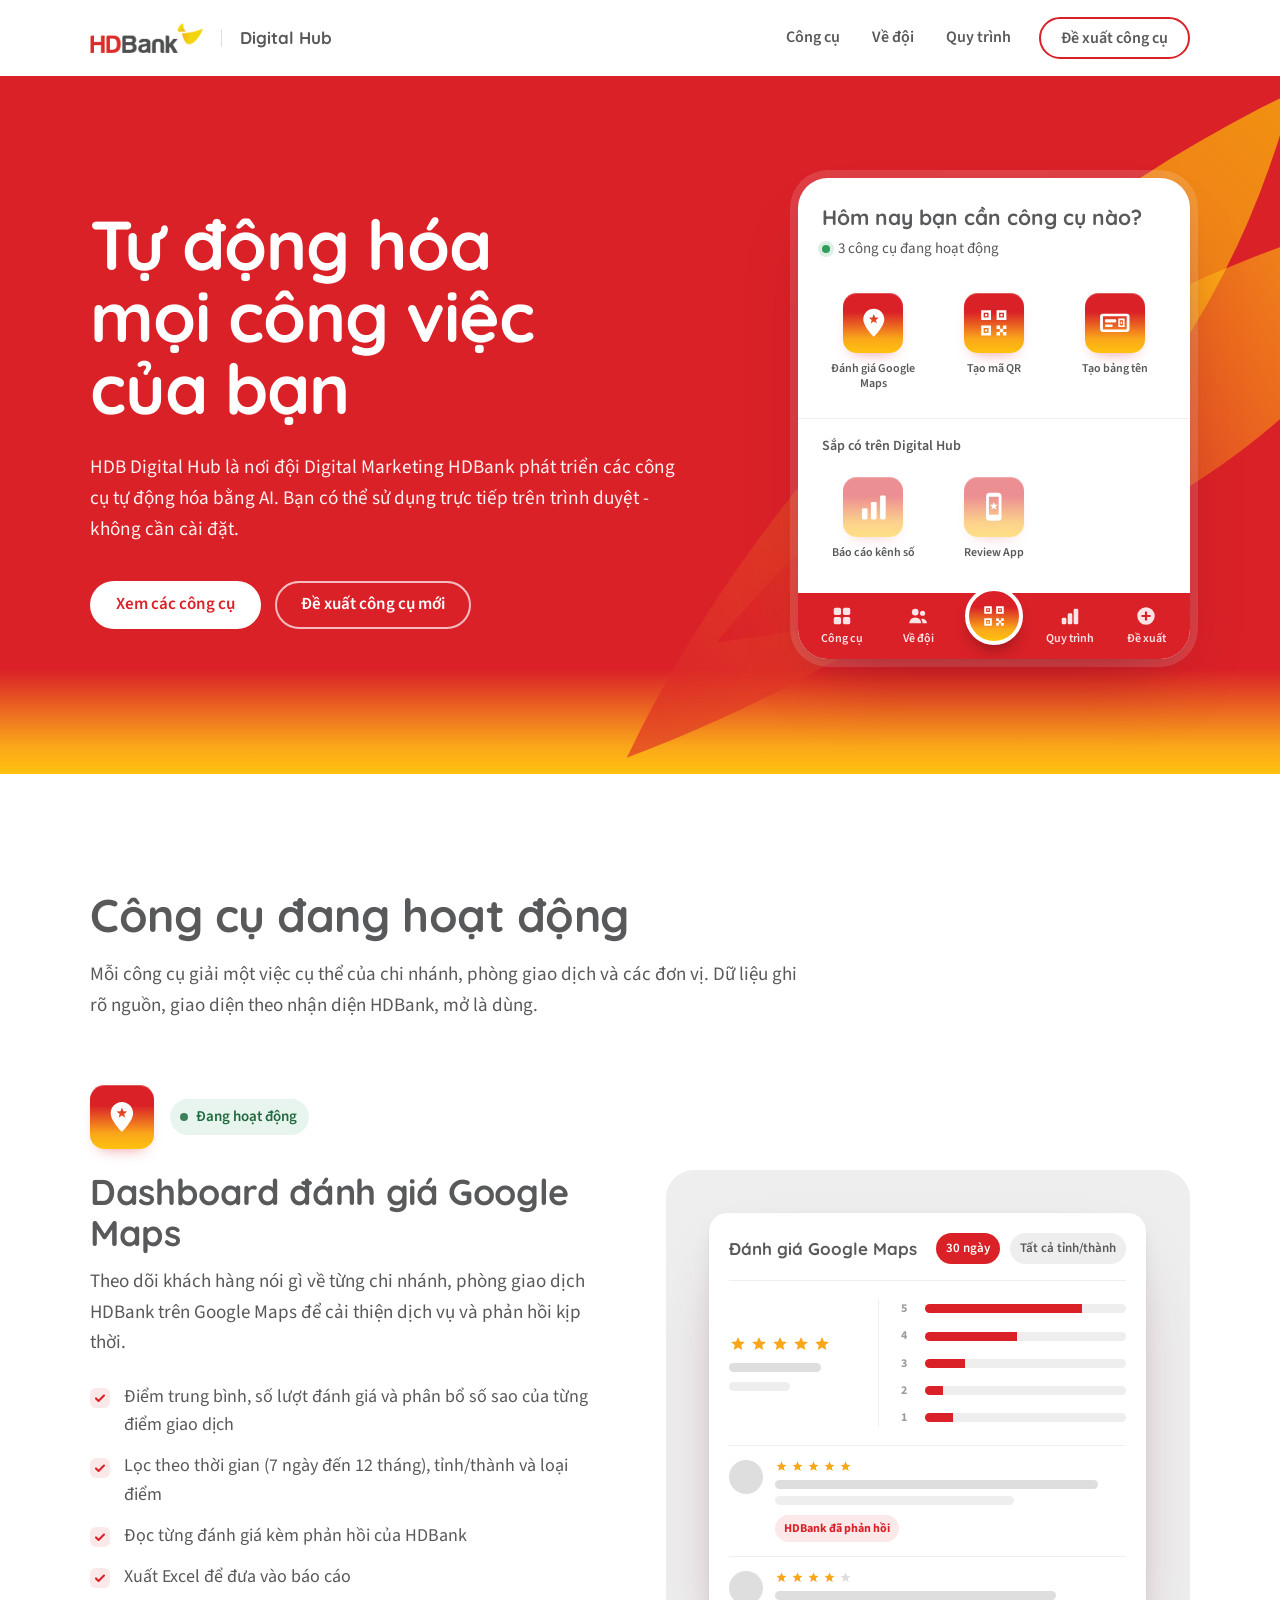
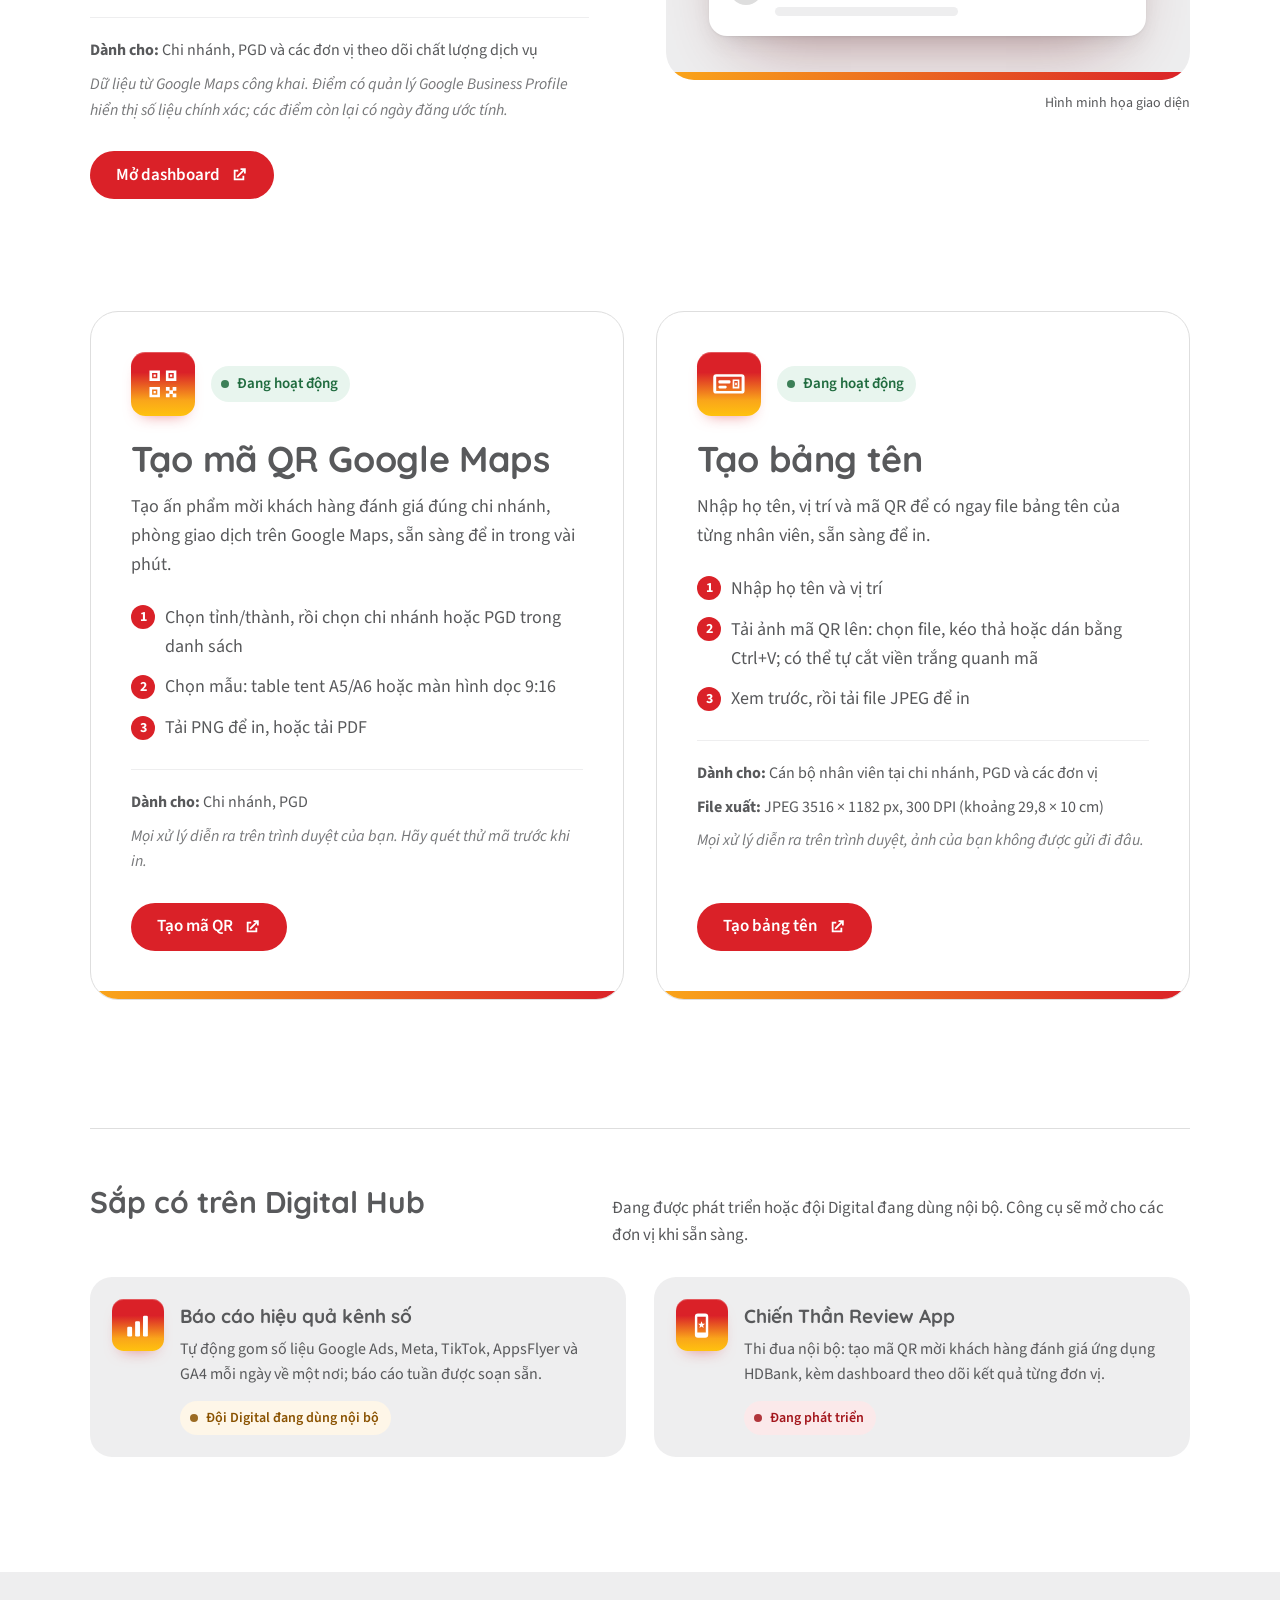
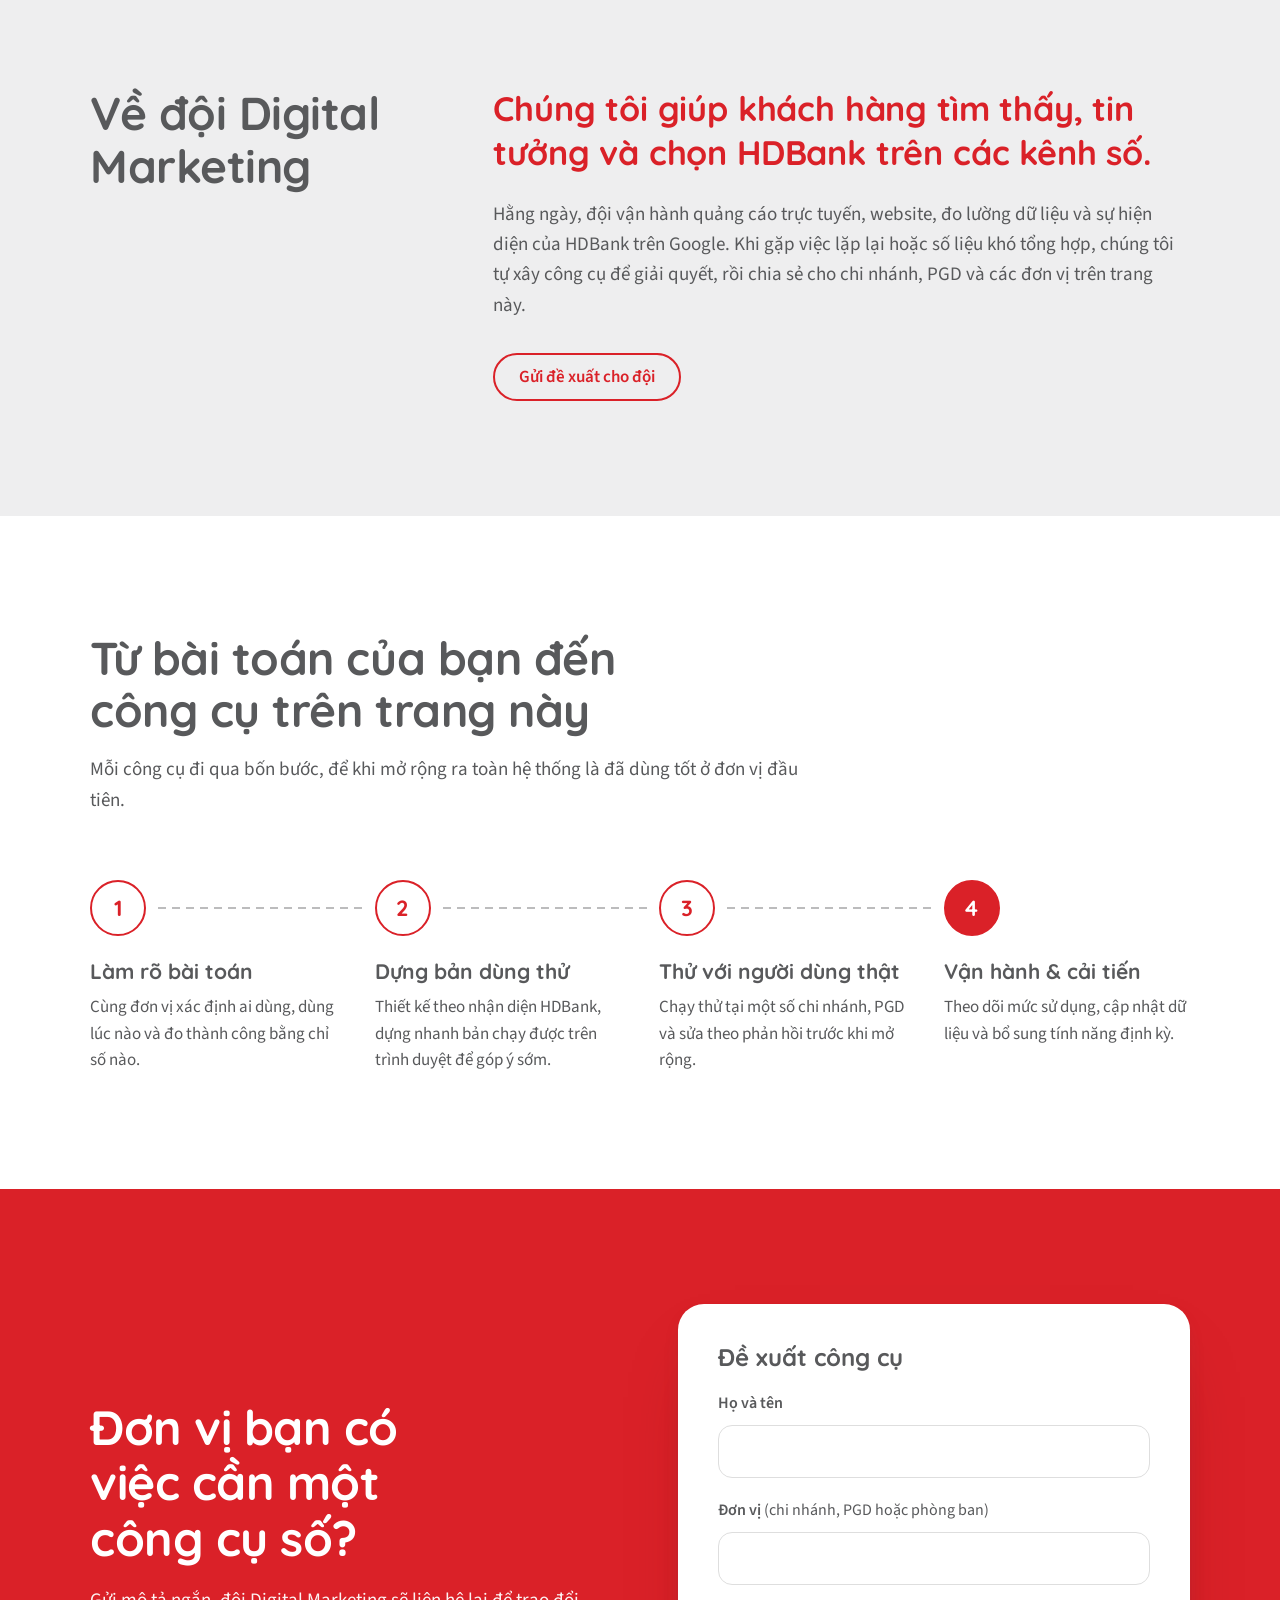
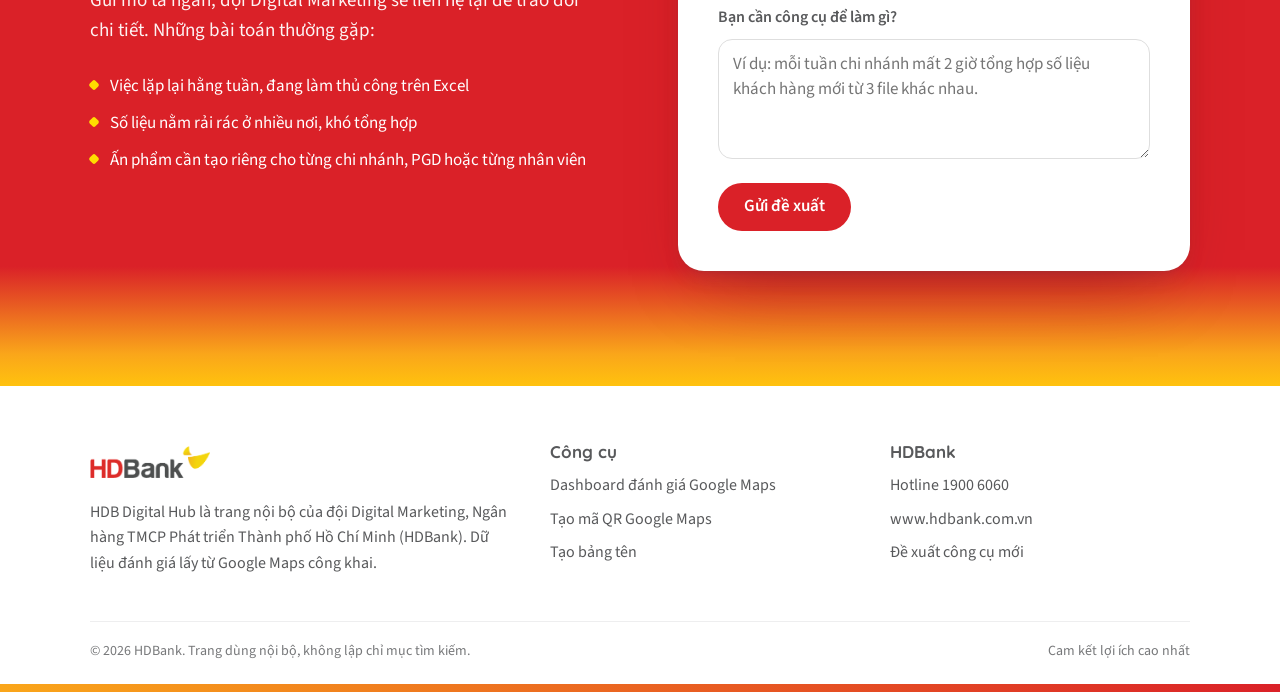
==== commit 2c1619a4: "Trang chủ: tiêu đề banner 3 dòng cố định, cập nhật mô tả Co-Authored-By: Claude Opus 5.5 <noreply@an" ====
--- a/index.html
+++ b/index.html
@@ -133,7 +133,7 @@
 }
 .hero h1{
   color:var(--white);font-size:clamp(40px,5.4vw,70px);line-height:1.04;letter-spacing:-.015em;
-  max-width:13ch;text-wrap:balance;
+  max-width:none;
 }
 .hero-lead{margin-top:28px;max-width:34em;font-size:clamp(18px,1.5vw,20px);line-height:1.6;color:rgba(255,255,255,.94)}
 .hero-actions{display:flex;flex-wrap:wrap;gap:14px;margin-top:36px}
@@ -505,8 +505,8 @@
   <svg class="hero-kites" aria-hidden="true"><use href="#kites"/></svg>
   <div class="wrap hero-inner">
     <div>
-      <h1 id="hero-title">Tự động hóa mọi công việc của bạn</h1>
-      <p class="hero-lead">HDB Digital Hub là nơi đội Digital Marketing HDBank phát triển các công cụ tự động hóa bằng AI. Bạn có thể sử dụng trực tiếp trên trình duyệt</p>
+      <h1 id="hero-title">Tự động hóa<br> mọi công việc<br> của bạn</h1>
+      <p class="hero-lead">HDB Digital Hub là nơi đội Digital Marketing HDBank phát triển các công cụ tự động hóa bằng AI. Bạn có thể sử dụng trực tiếp trên trình duyệt&nbsp;- không cần cài đặt.</p>
       <div class="hero-actions">
         <a class="btn btn-white" href="#cong-cu">Xem các công cụ</a>
         <a class="btn btn-ghost" href="#de-xuat">Đề xuất công cụ mới</a>
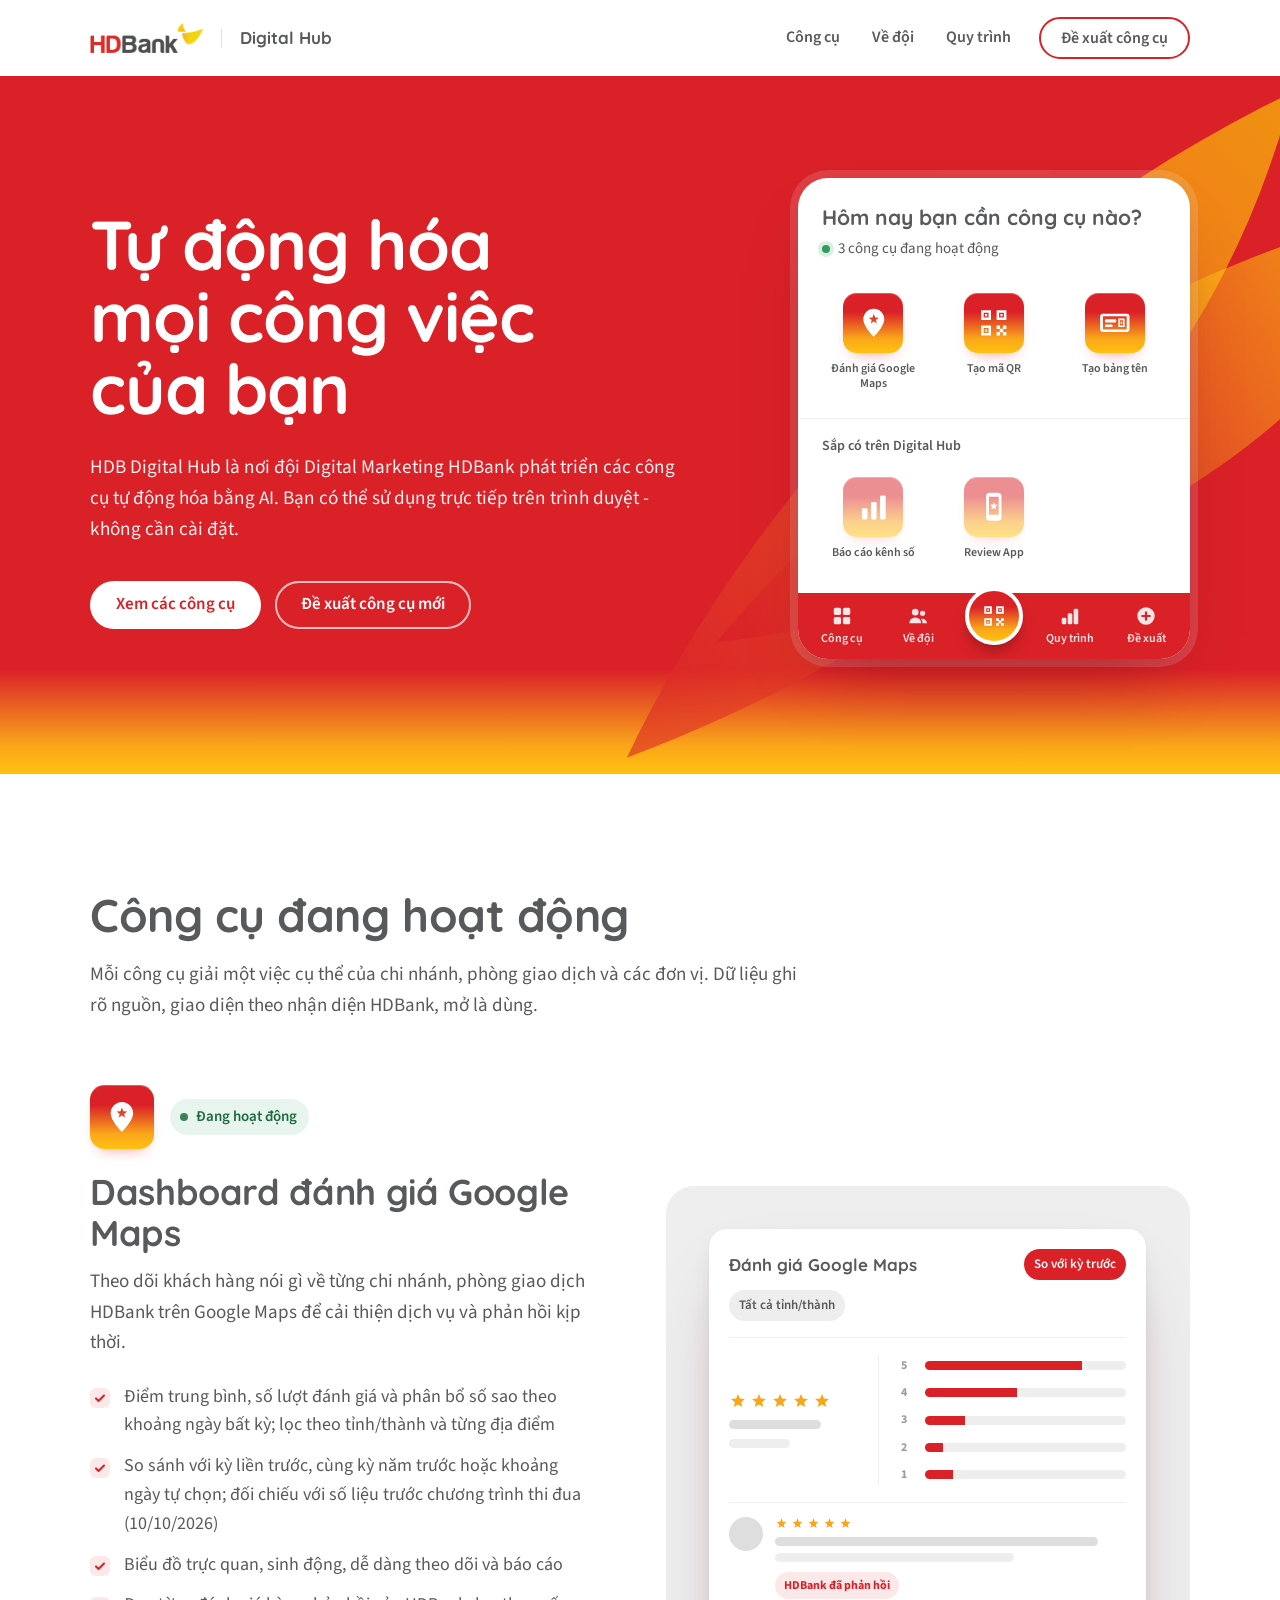
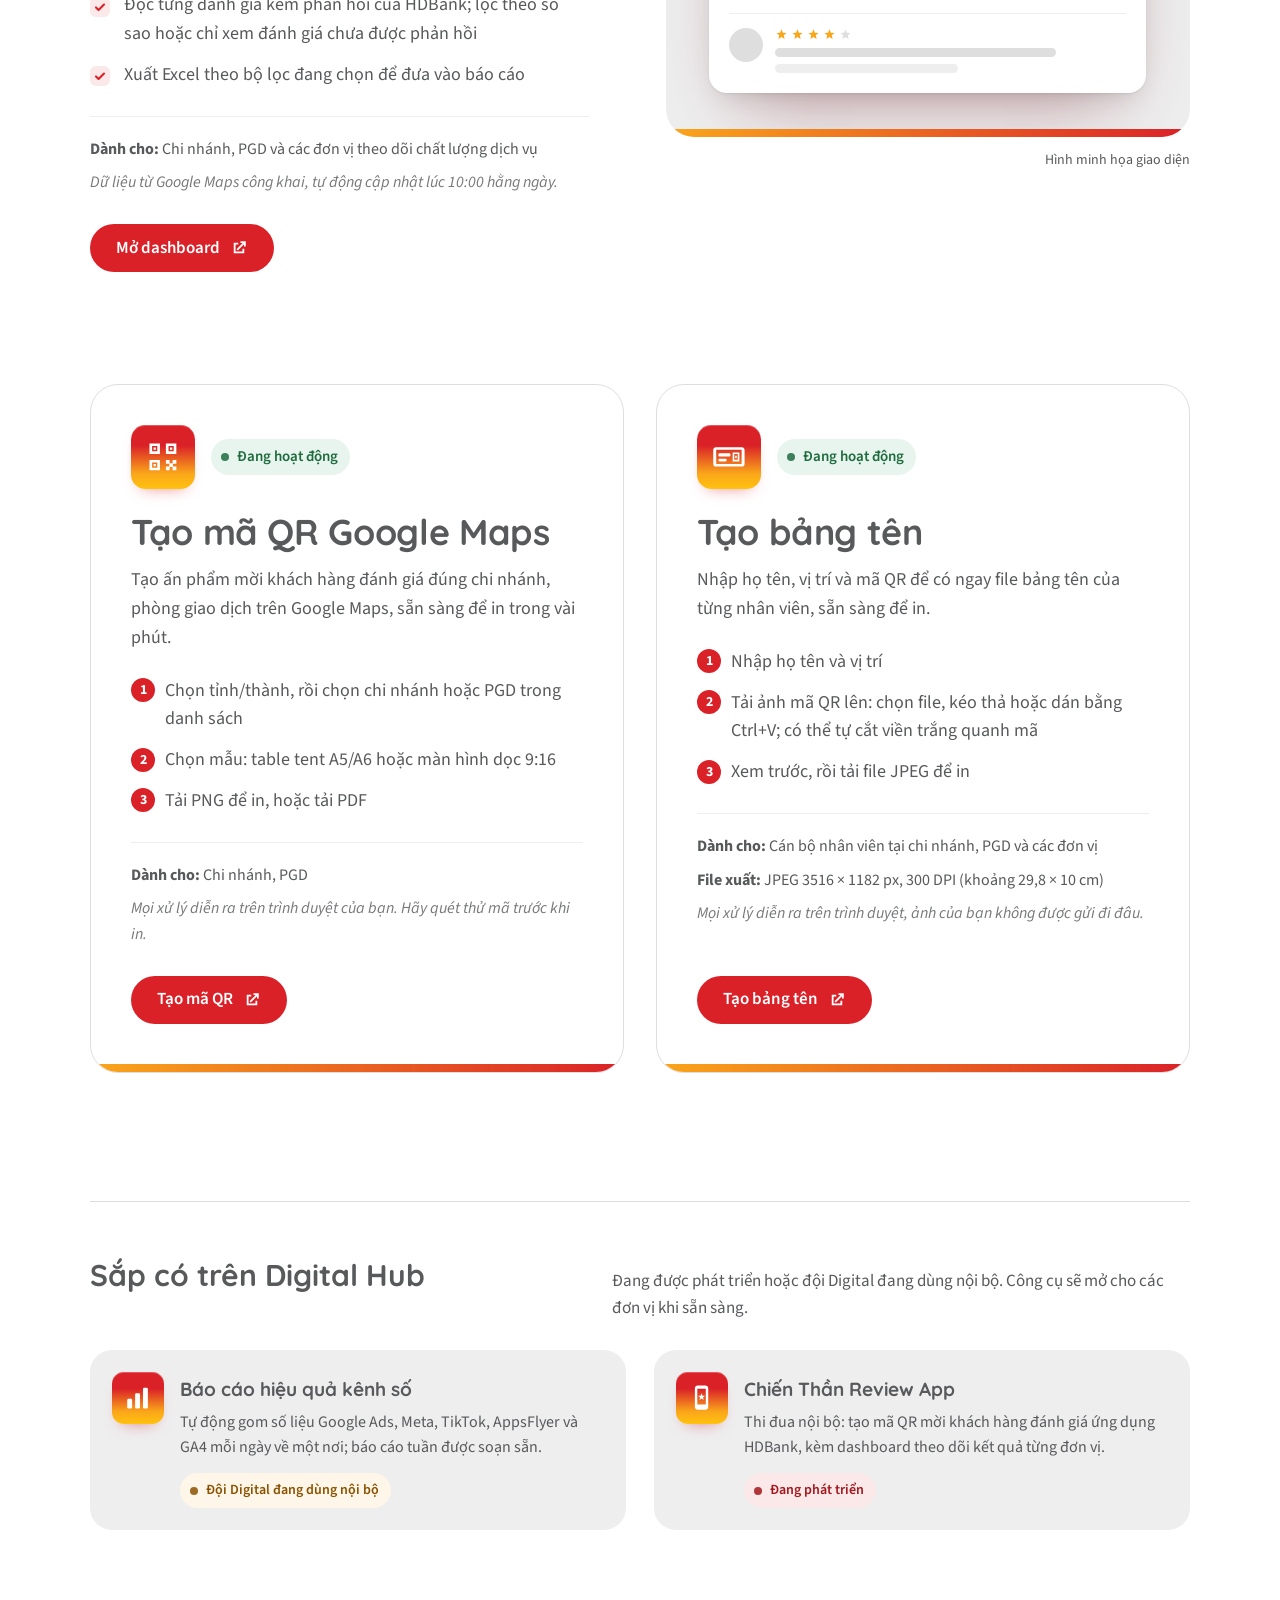
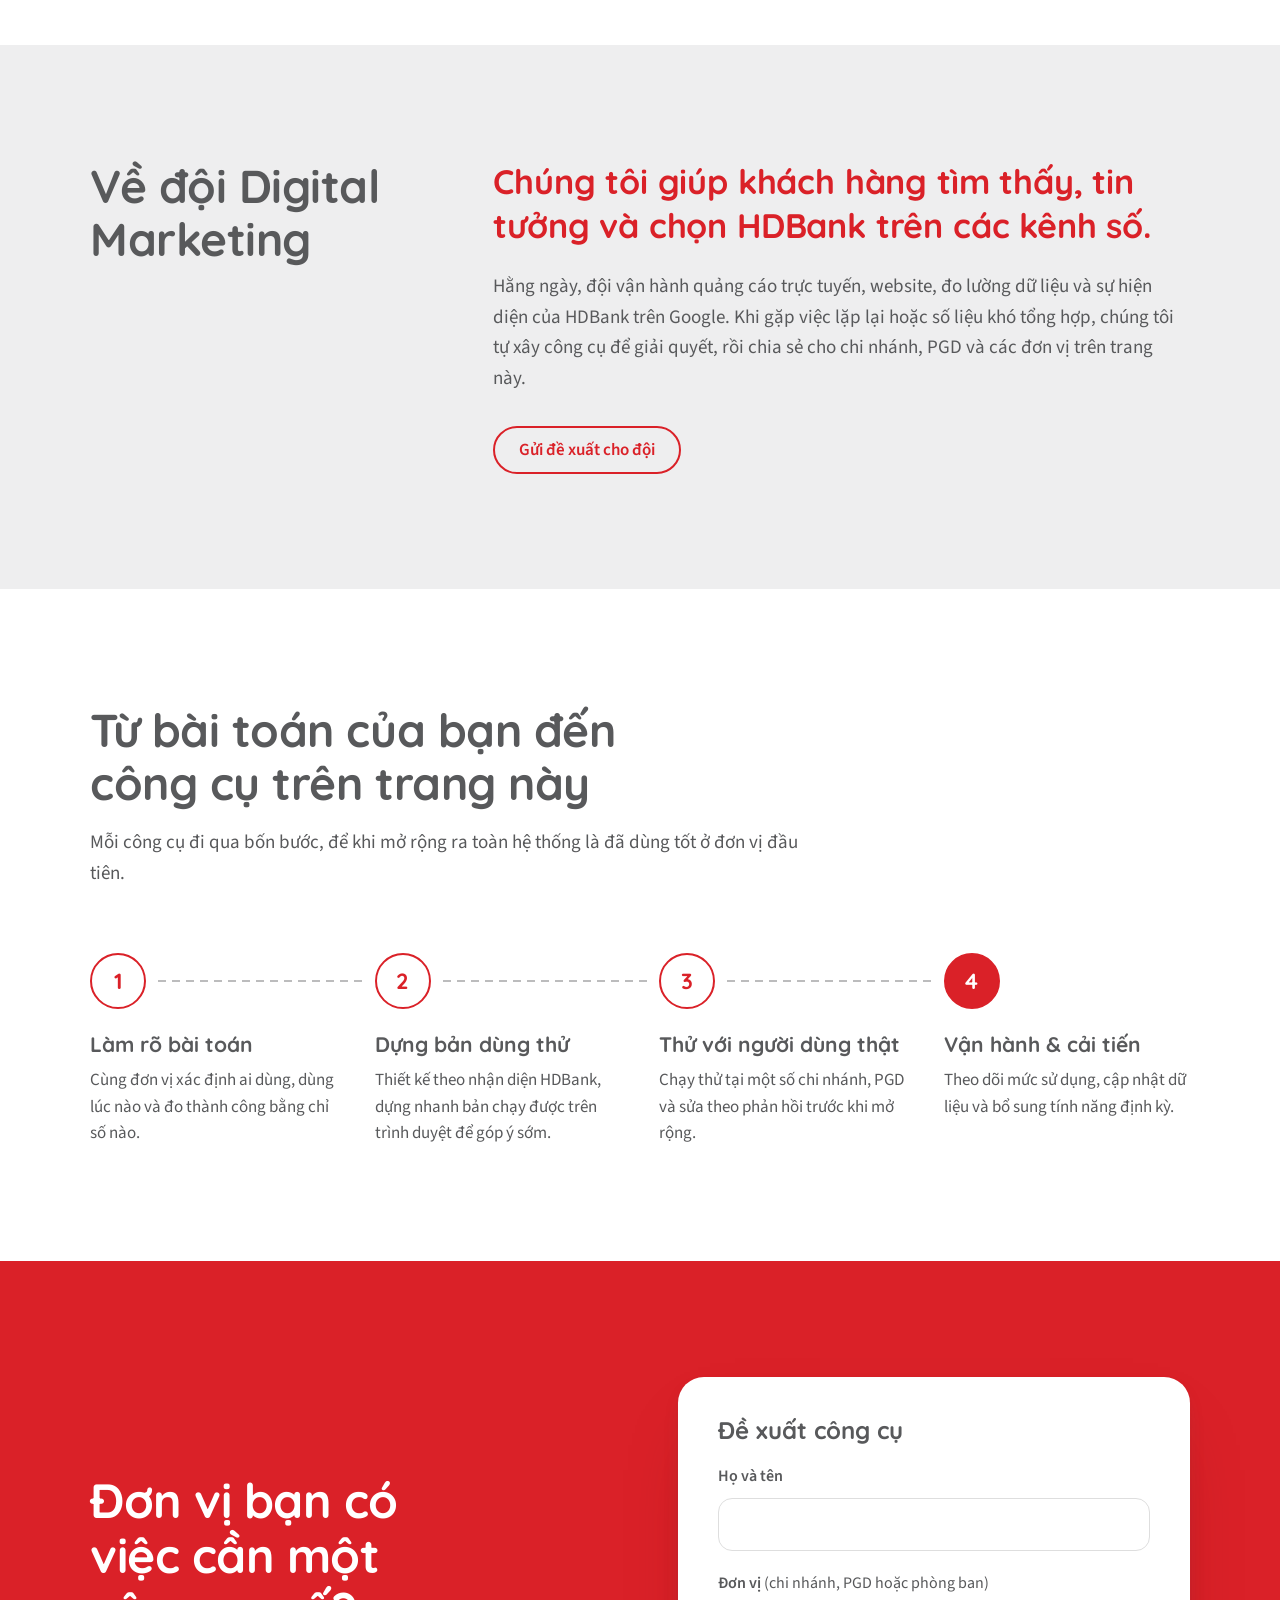
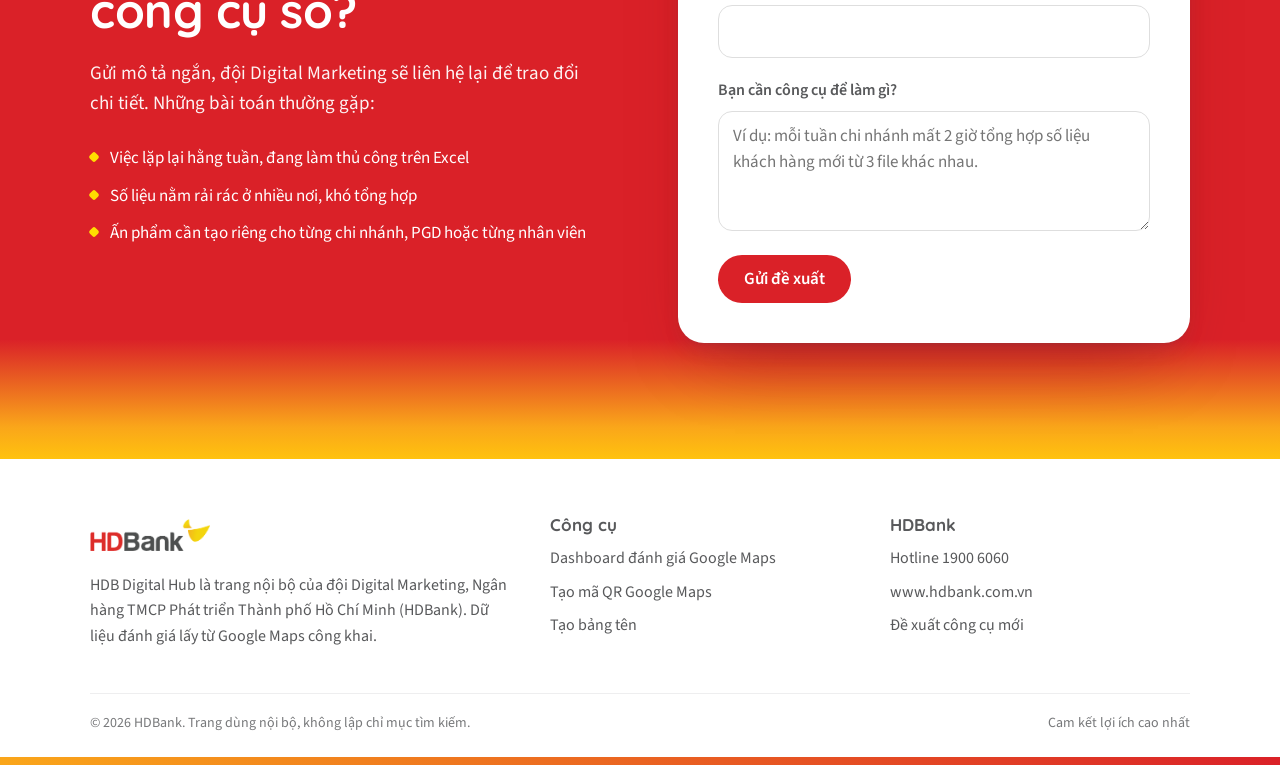
==== commit c72212c8: "Dashboard đánh giá Google Maps: cập nhật mô tả theo tính năng mới (khoảng ngày bất kỳ, so sánh kỳ, đ" ====
--- a/index.html
+++ b/index.html
@@ -700,13 +700,14 @@
     cta: 'Mở dashboard',
     lead: 'Theo dõi khách hàng nói gì về từng chi nhánh, phòng giao dịch HDBank trên Google Maps để cải thiện dịch vụ và phản hồi kịp thời.',
     features: [
-      'Điểm trung bình, số lượt đánh giá và phân bổ số sao của từng điểm giao dịch',
-      'Lọc theo thời gian (7 ngày đến 12 tháng), tỉnh/thành và loại điểm',
-      'Đọc từng đánh giá kèm phản hồi của HDBank',
-      'Xuất Excel để đưa vào báo cáo'
+      'Điểm trung bình, số lượt đánh giá và phân bổ số sao theo khoảng ngày bất kỳ; lọc theo tỉnh/thành và từng địa điểm',
+      'So sánh với kỳ liền trước, cùng kỳ năm trước hoặc khoảng ngày tự chọn; đối chiếu với số liệu trước chương trình thi đua (10/10/2026)',
+      'Biểu đồ trực quan, sinh động, dễ dàng theo dõi và báo cáo',
+      'Đọc từng đánh giá kèm phản hồi của HDBank; lọc theo số sao hoặc chỉ xem đánh giá chưa được phản hồi',
+      'Xuất Excel theo bộ lọc đang chọn để đưa vào báo cáo'
     ],
     audience: 'Chi nhánh, PGD và các đơn vị theo dõi chất lượng dịch vụ',
-    note: 'Dữ liệu từ Google Maps công khai. Điểm có quản lý Google Business Profile hiển thị số liệu chính xác; các điểm còn lại có ngày đăng ước tính.',
+    note: 'Dữ liệu từ Google Maps công khai, tự động cập nhật lúc 10:00 hằng ngày.',
     preview: 'reviews'
   },
   {
@@ -773,7 +774,7 @@
       <div class="mock-card">
         <div class="mr-head">
           <span class="mr-title">Đánh giá Google Maps</span>
-          <span class="mr-chip is-on">30 ngày</span><span class="mr-chip">Tất cả tỉnh/thành</span>
+          <span class="mr-chip is-on">So với kỳ trước</span><span class="mr-chip">Tất cả tỉnh/thành</span>
         </div>
         <div class="mr-body">
           <div class="mr-score">${stars(5)}<div class="sk dark" style="width:70%"></div><div class="sk" style="width:46%"></div></div>
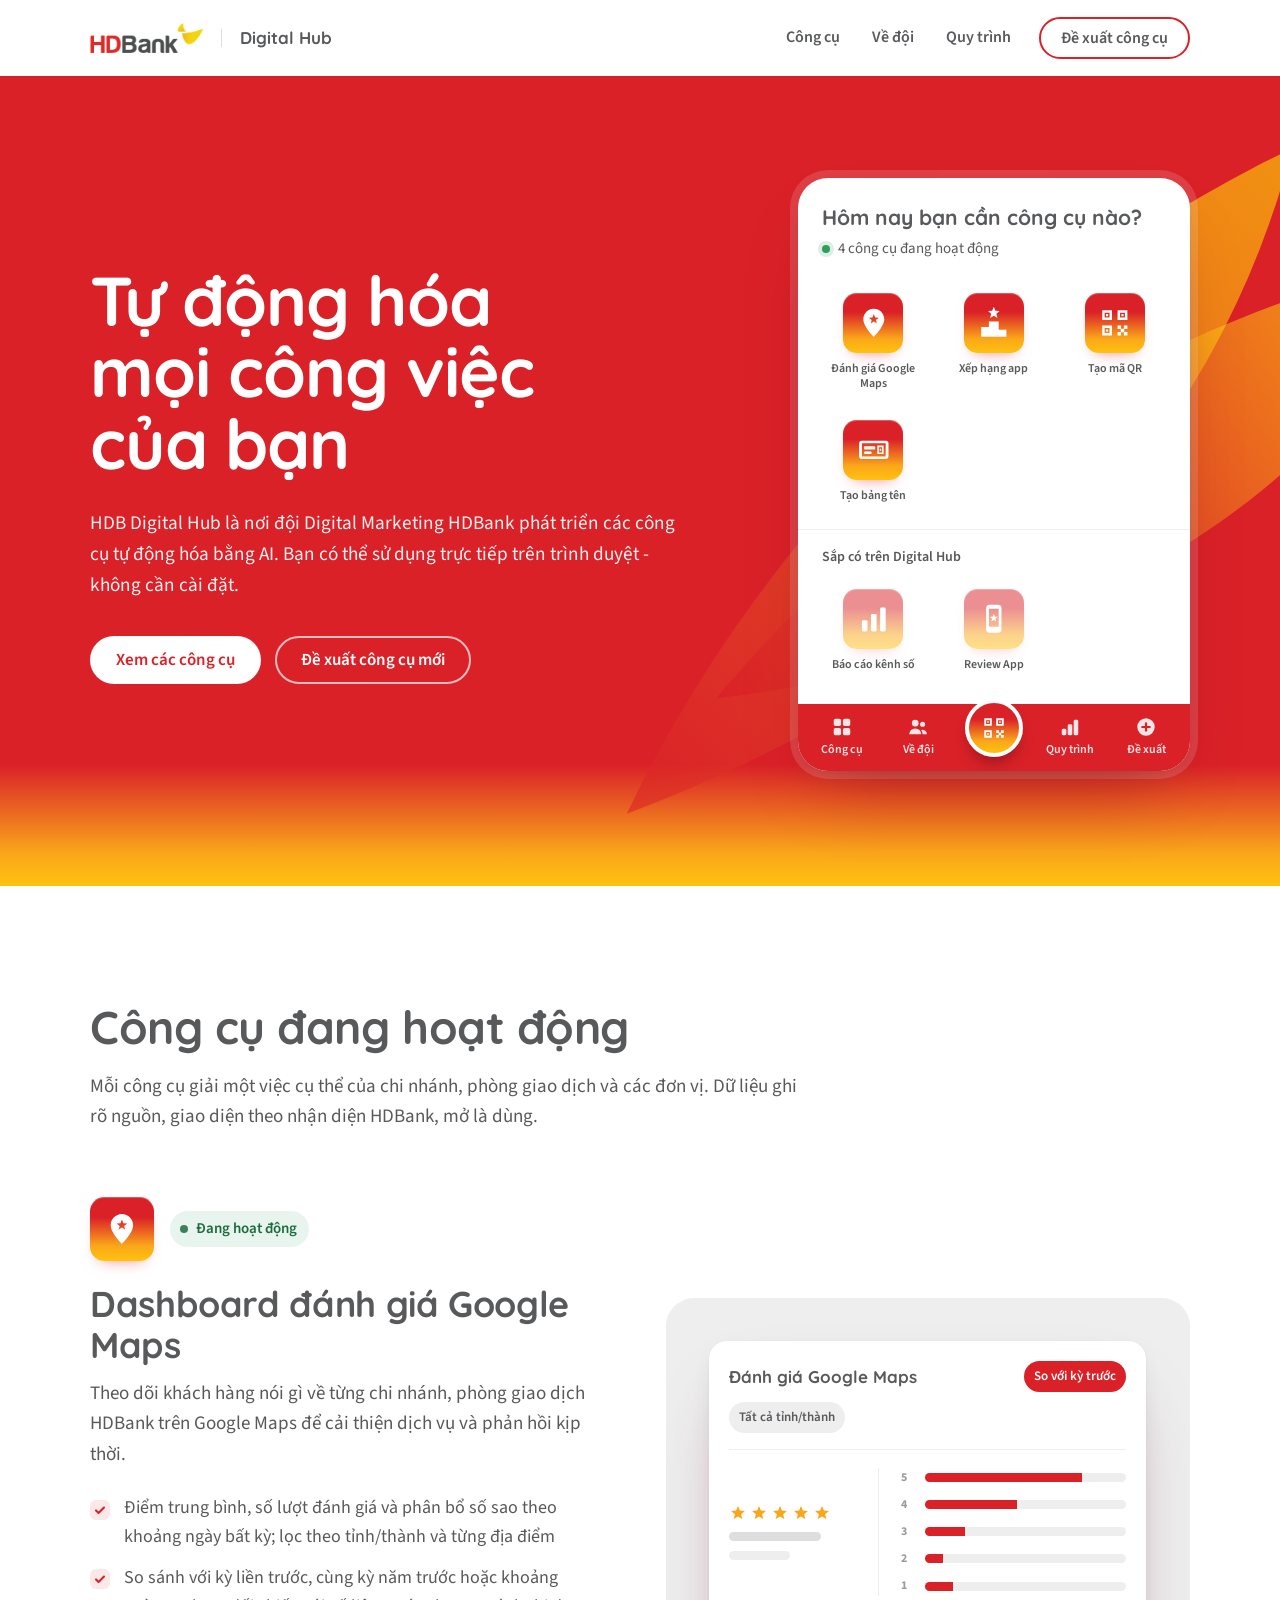
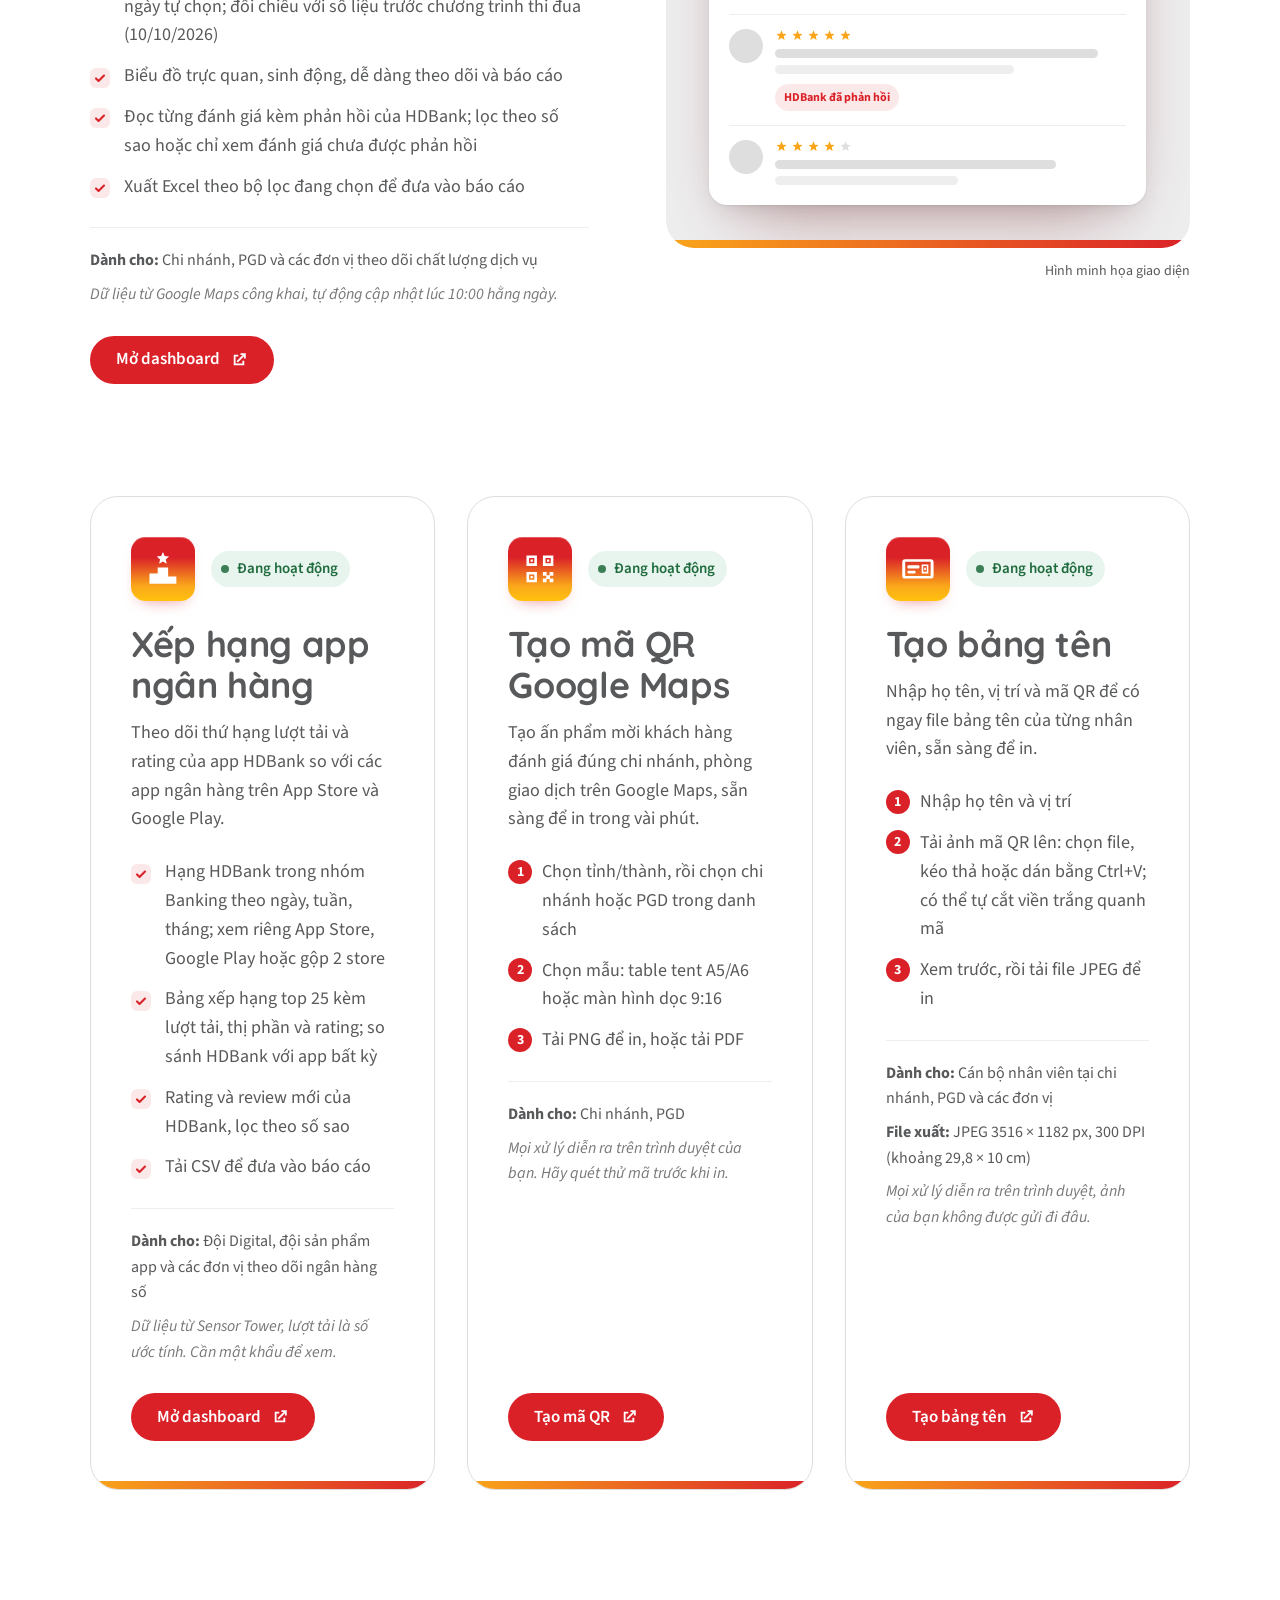
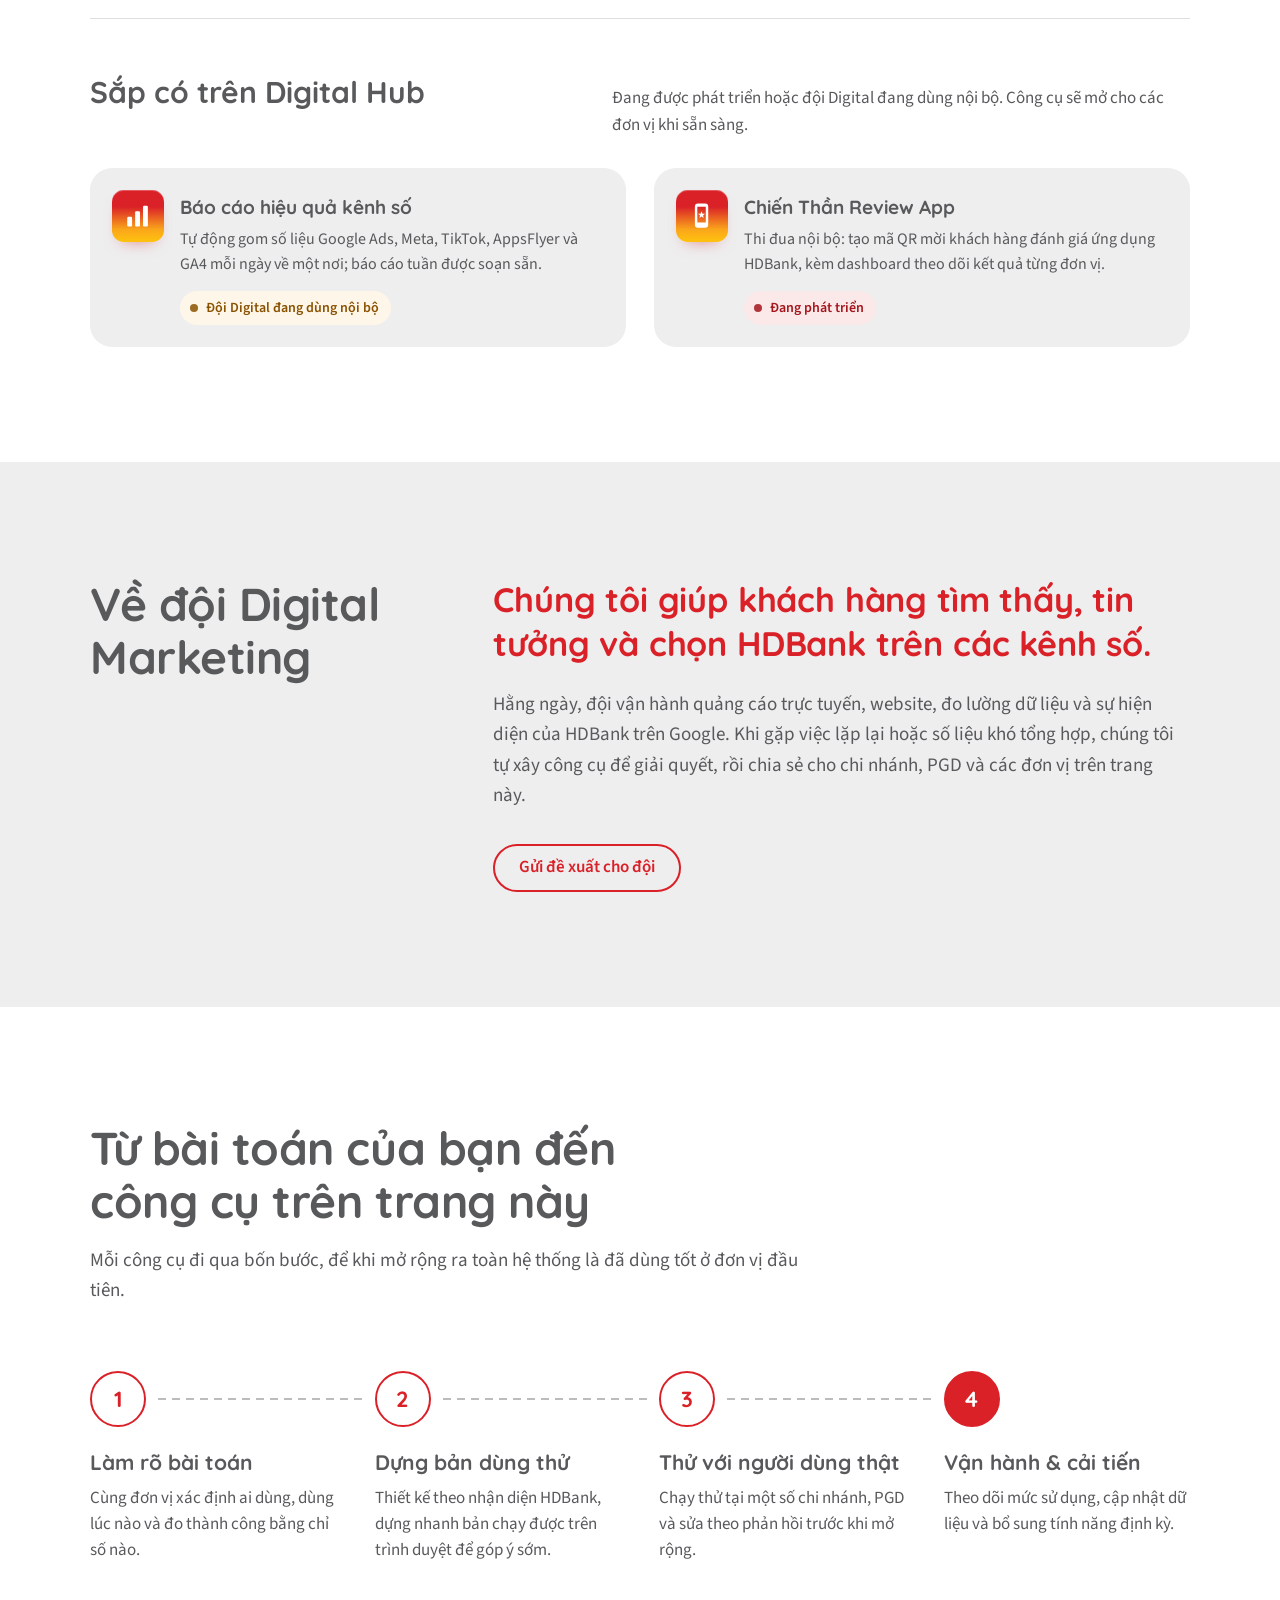
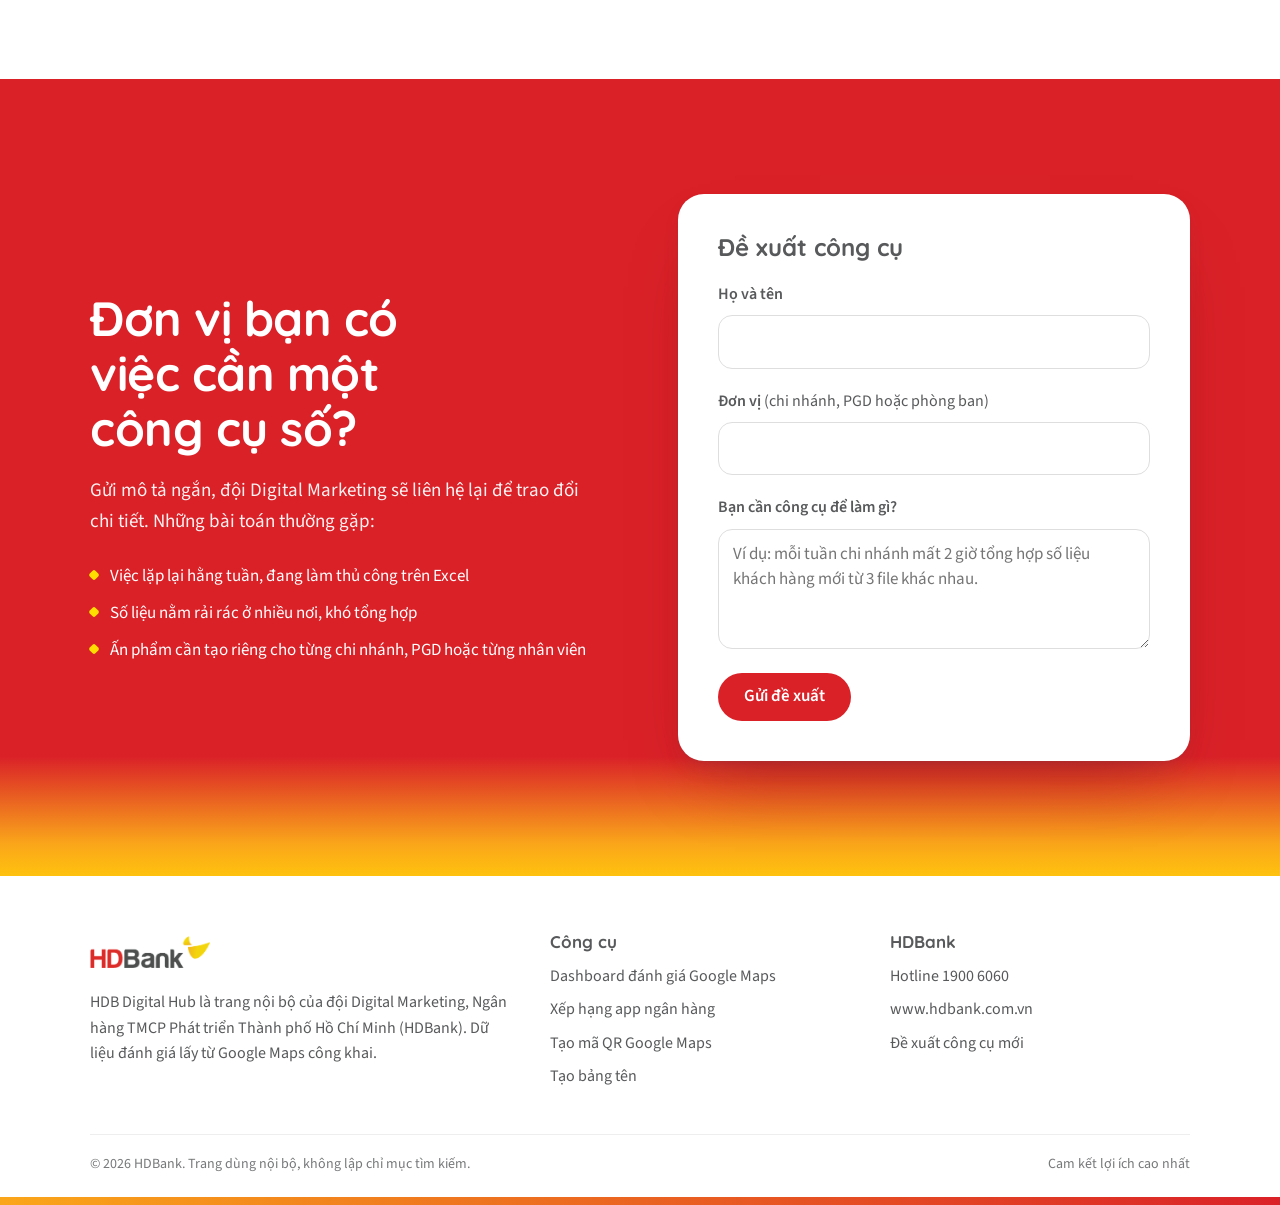
==== commit 396de9f0: "Trang chủ: thêm công cụ Xếp hạng app ngân hàng Co-Authored-By: Claude Opus 5.5 <noreply@anthropic.co" ====
--- a/index.html
+++ b/index.html
@@ -466,6 +466,10 @@
   <symbol id="g-report" viewBox="0 0 48 48">
     <rect x="7" y="26" width="8" height="16" rx="2"/><rect x="20" y="17" width="8" height="25" rx="2"/><rect x="33" y="8" width="8" height="34" rx="2"/>
   </symbol>
+  <symbol id="g-rank" viewBox="0 0 48 48">
+    <path d="M6 30H17V22H31V34H42V44H6Z"/>
+    <path transform="translate(13.2 -1) scale(.9)" d="M12 2.5l2.6 6.1 6.6.6-5 4.4 1.5 6.5L12 16.6l-5.7 3.5 1.5-6.5-5-4.4 6.6-.6z"/>
+  </symbol>
   <symbol id="g-tool" viewBox="0 0 48 48">
     <path d="M10 8h12v12H10zM26 8h12v12H26zM10 28h12v12H10zM32 27l7 7-7 7-7-7z"/>
   </symbol>
@@ -549,6 +553,7 @@
     <div id="tool-list">
       <noscript>
         <p><a href="https://hdb-digital.cloud/ggmap-dashboard/">Dashboard đánh giá Google Maps</a></p>
+        <p><a href="https://hdb-digital.cloud/app-ranking/">Xếp hạng app ngân hàng</a></p>
         <p><a href="https://hdb-digital.cloud/ggmap-qrcode/">Tạo mã QR Google Maps</a></p>
         <p><a href="https://hdb-digital.cloud/bang-ten/">Tạo bảng tên</a></p>
       </noscript>
@@ -709,6 +714,23 @@
     audience: 'Chi nhánh, PGD và các đơn vị theo dõi chất lượng dịch vụ',
     note: 'Dữ liệu từ Google Maps công khai, tự động cập nhật lúc 10:00 hằng ngày.',
     preview: 'reviews'
+  },
+  {
+    status: 'live',
+    name: 'Xếp hạng app ngân hàng',
+    label: 'Xếp hạng app',
+    glyph: 'g-rank',
+    url: SITE + '/app-ranking/',
+    cta: 'Mở dashboard',
+    lead: 'Theo dõi thứ hạng lượt tải và rating của app HDBank so với các app ngân hàng trên App Store và Google Play.',
+    features: [
+      'Hạng HDBank trong nhóm Banking theo ngày, tuần, tháng; xem riêng App Store, Google Play hoặc gộp 2 store',
+      'Bảng xếp hạng top 25 kèm lượt tải, thị phần và rating; so sánh HDBank với app bất kỳ',
+      'Rating và review mới của HDBank, lọc theo số sao',
+      'Tải CSV để đưa vào báo cáo'
+    ],
+    audience: 'Đội Digital, đội sản phẩm app và các đơn vị theo dõi ngân hàng số',
+    note: 'Dữ liệu từ Sensor Tower, lượt tải là số ước tính. Cần mật khẩu để xem.'
   },
   {
     status: 'live',
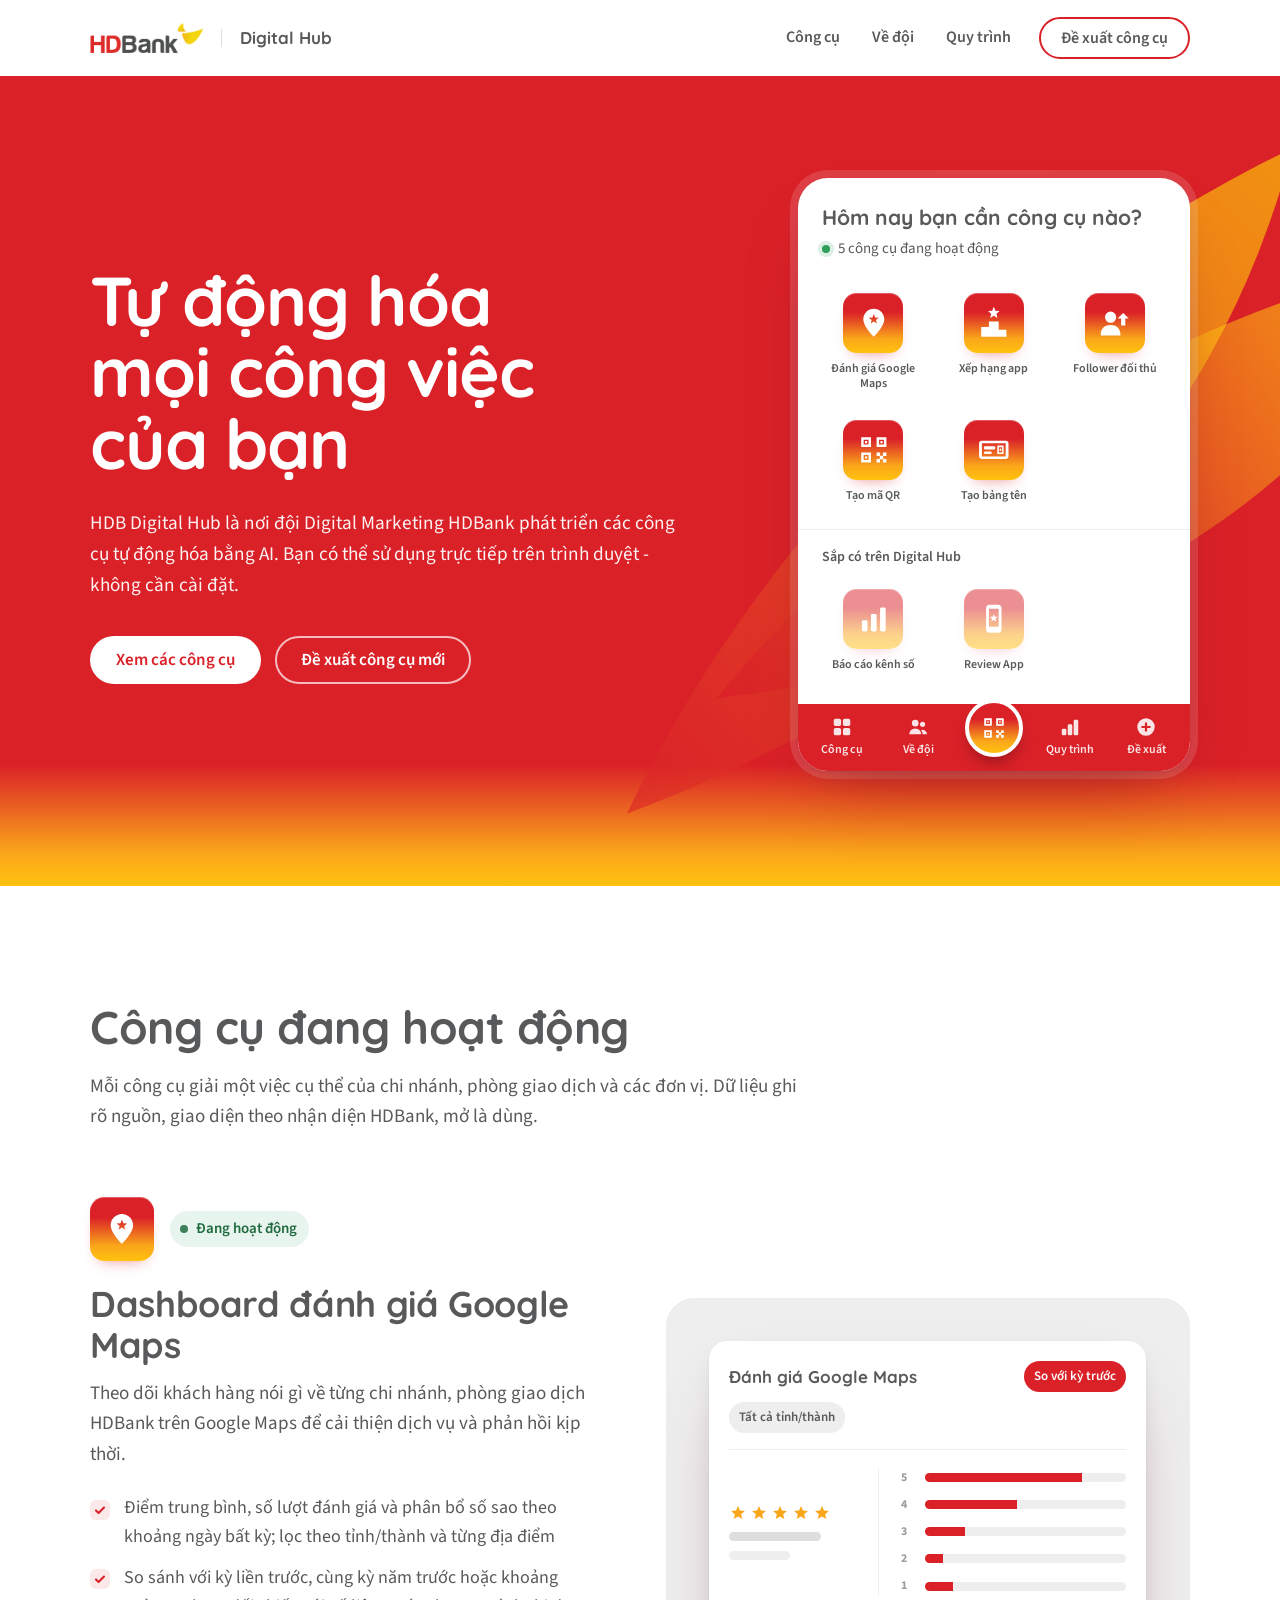
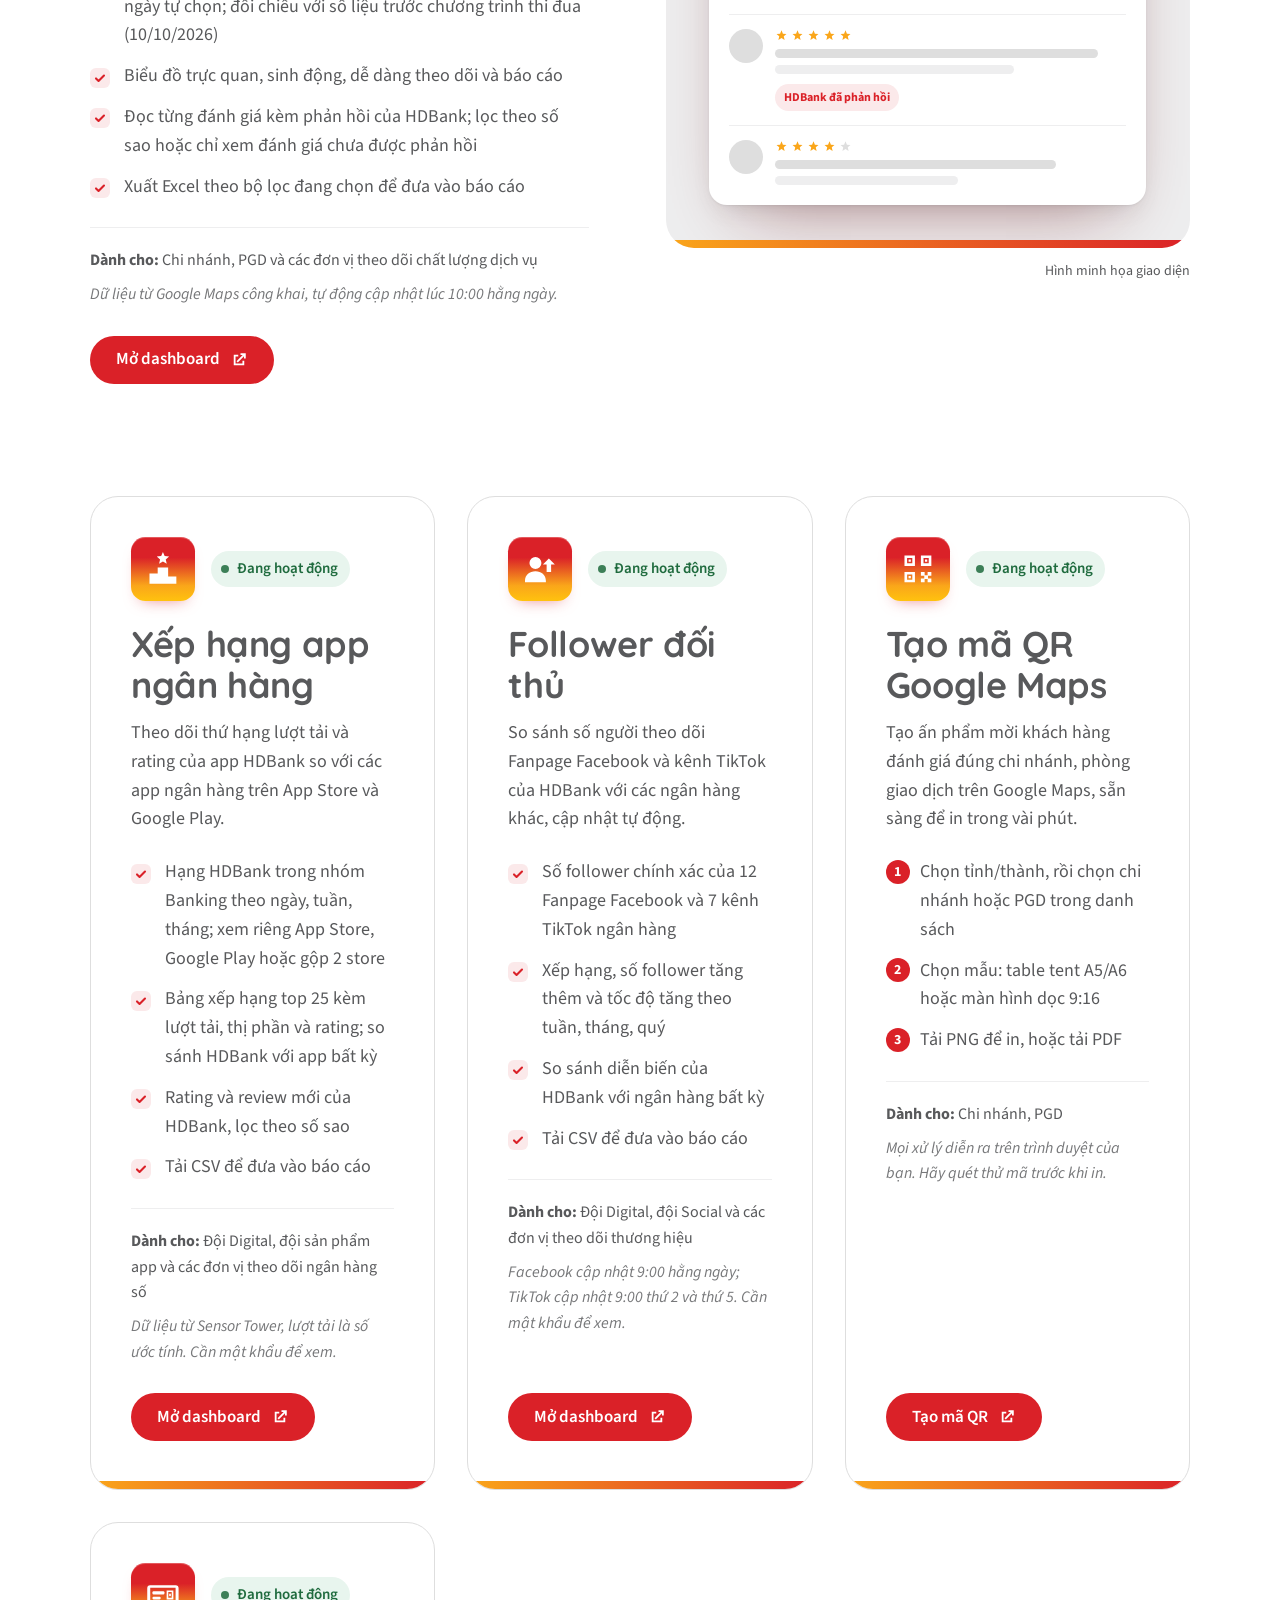
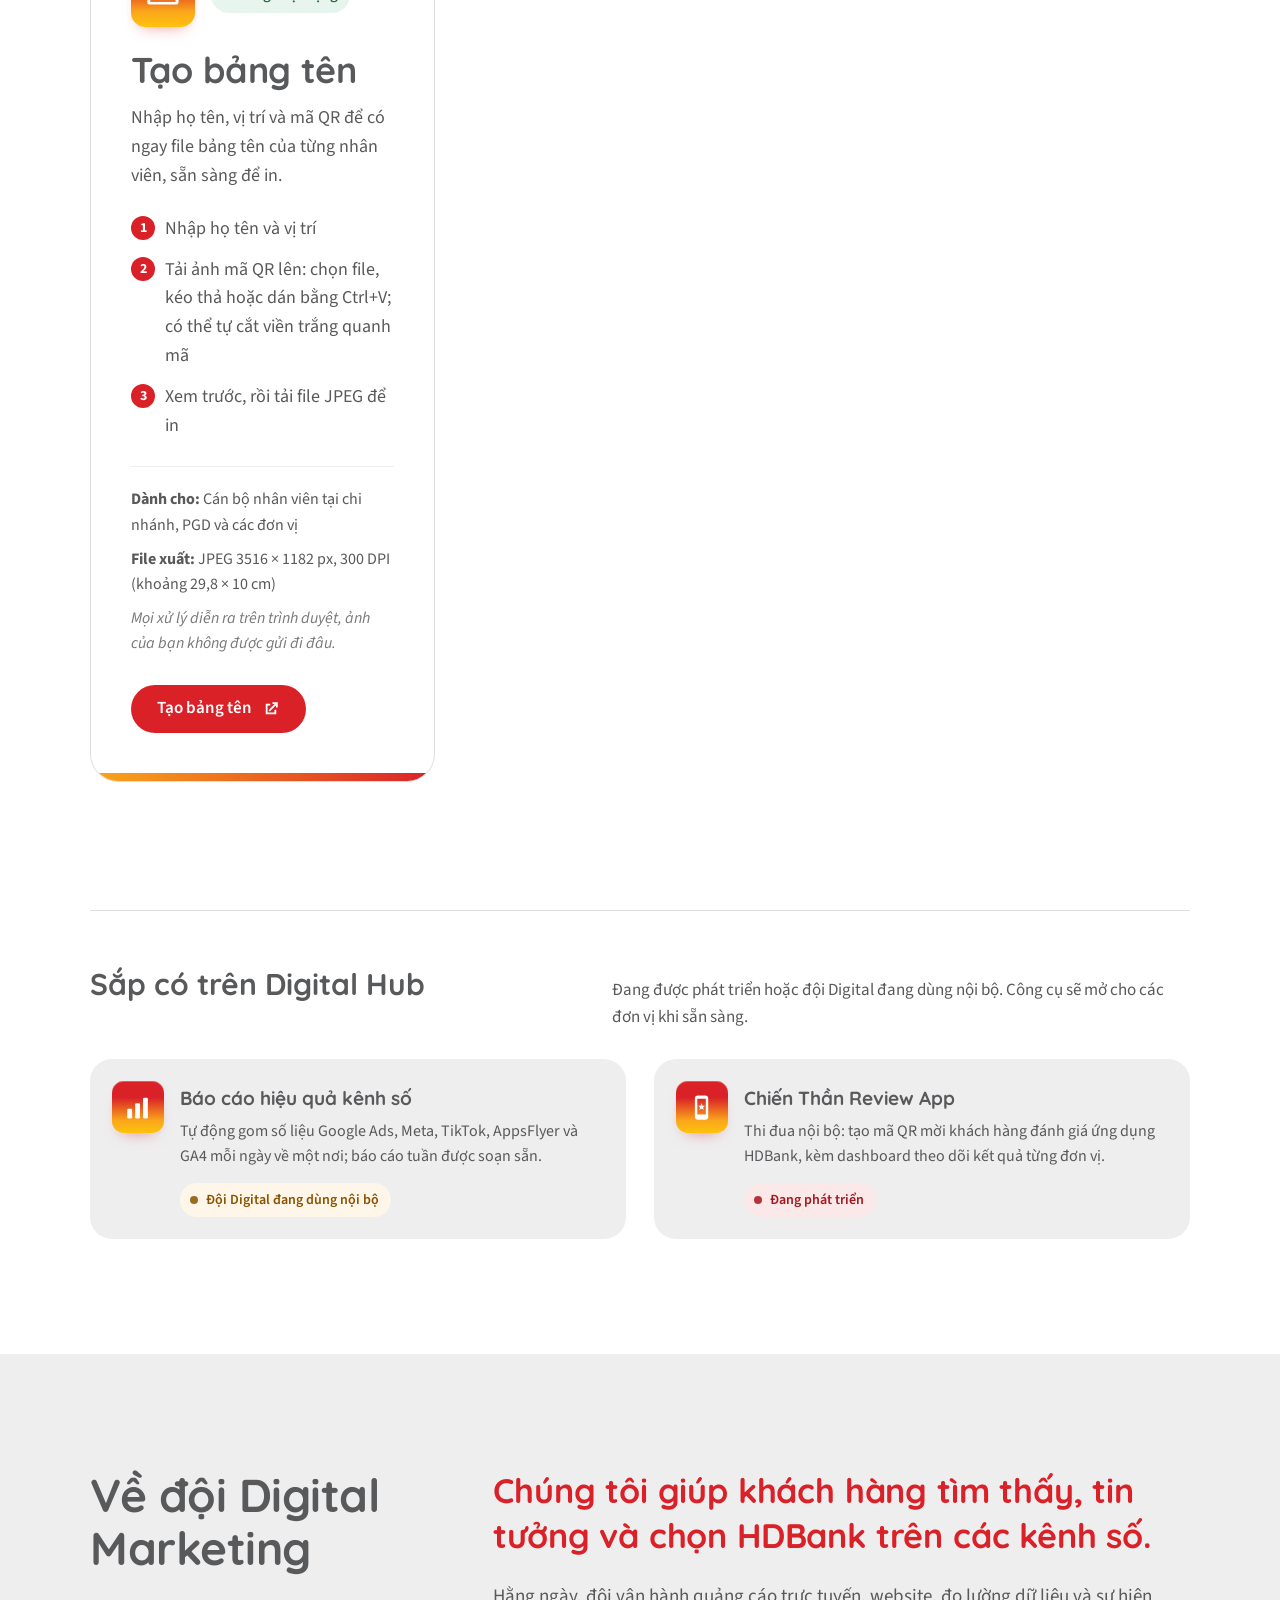
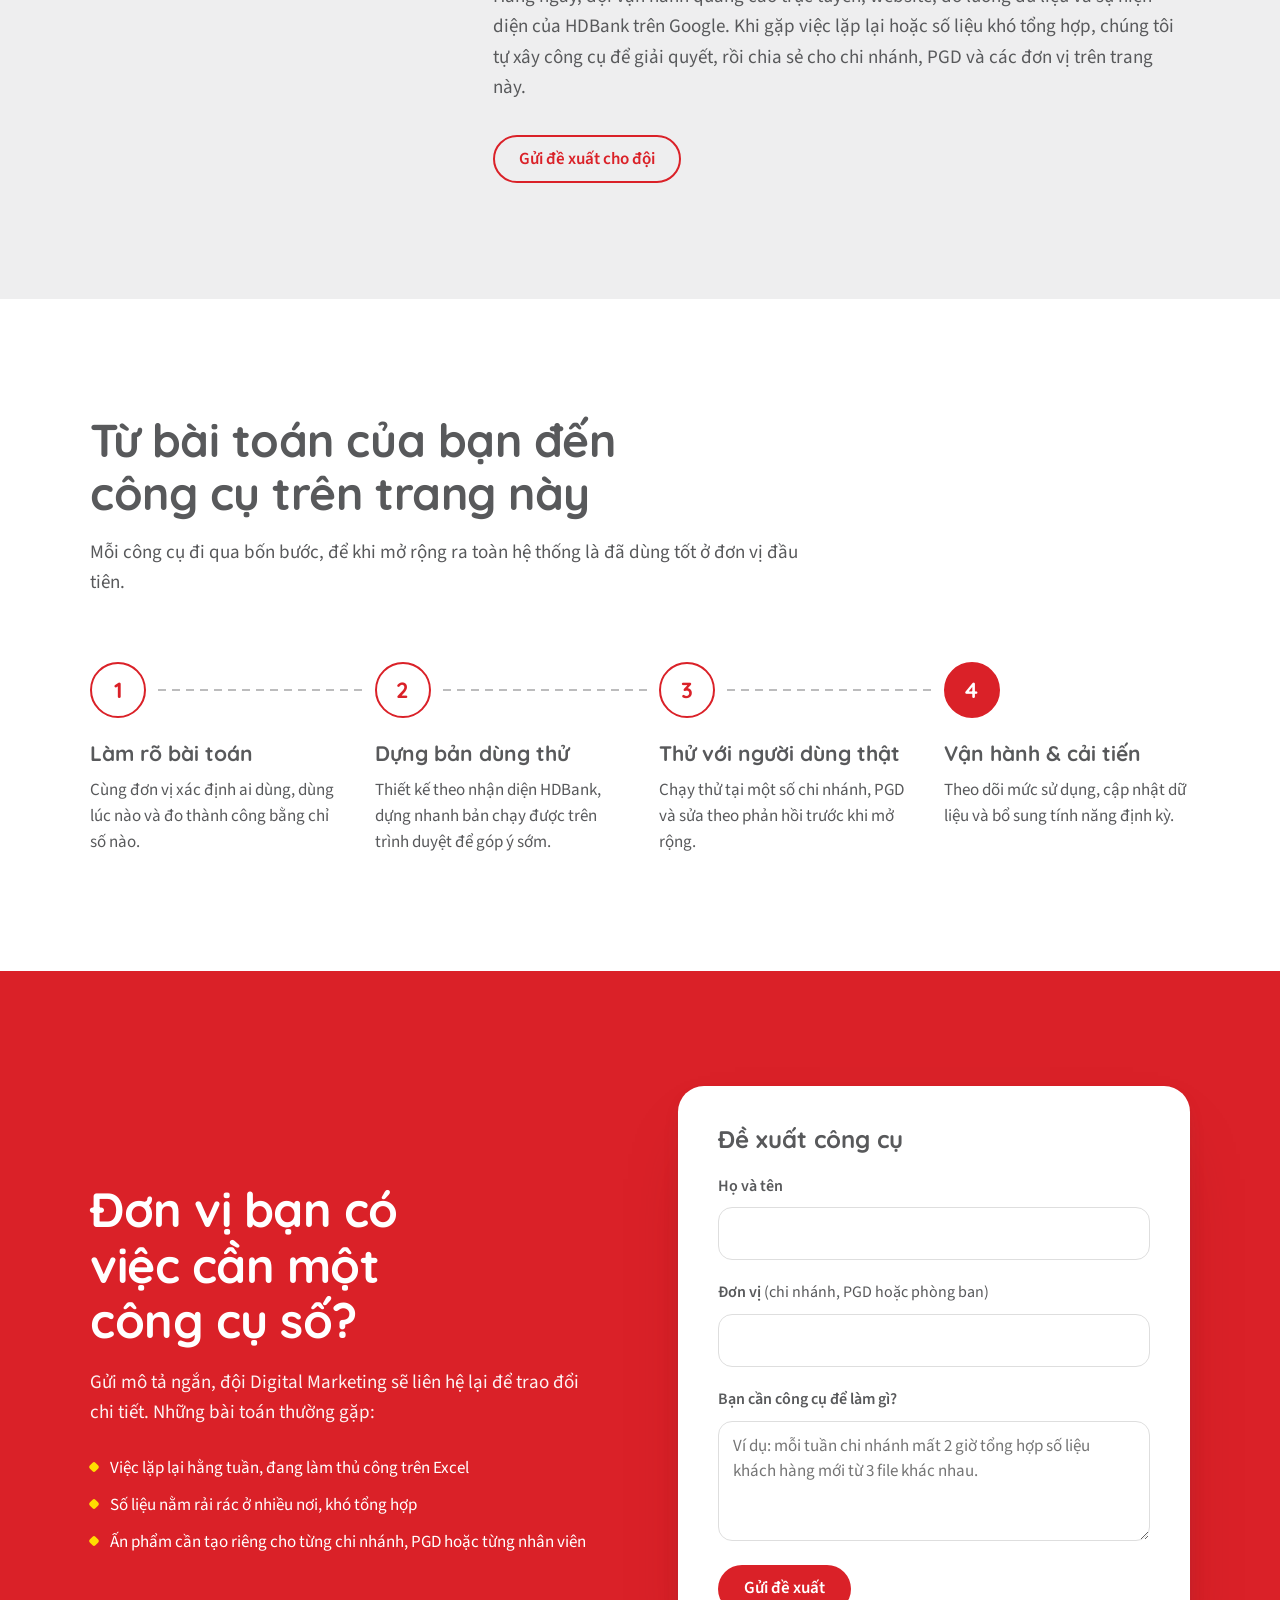
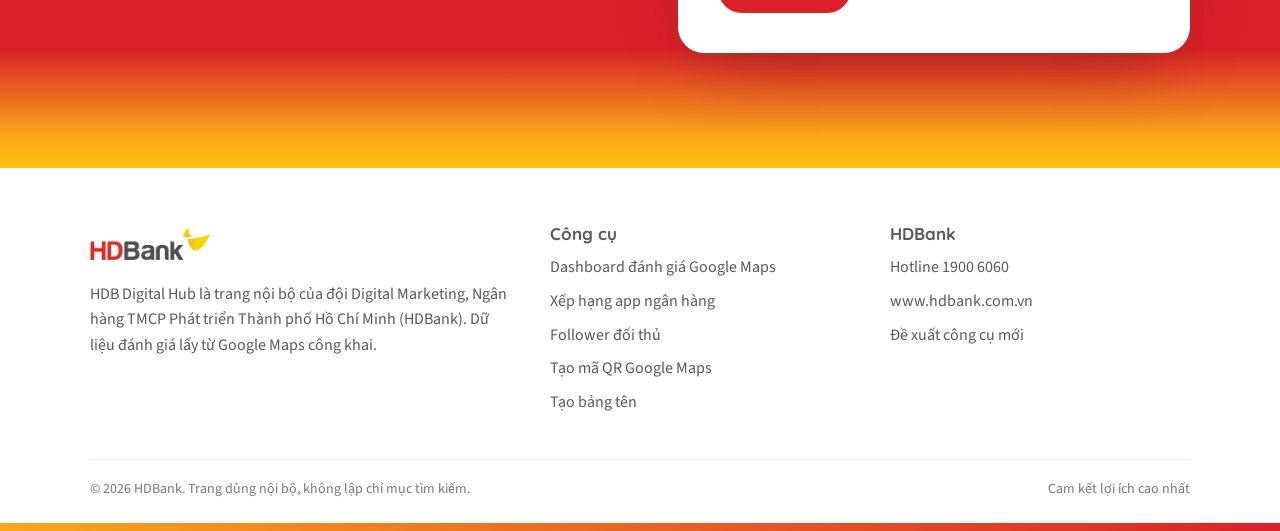
==== commit f49b5645: "Trang chủ: thêm công cụ Follower đối thủ Co-Authored-By: Claude Opus 5.5 <noreply@anthropic.com>" ====
--- a/index.html
+++ b/index.html
@@ -470,6 +470,10 @@
     <path d="M6 30H17V22H31V34H42V44H6Z"/>
     <path transform="translate(13.2 -1) scale(.9)" d="M12 2.5l2.6 6.1 6.6.6-5 4.4 1.5 6.5L12 16.6l-5.7 3.5 1.5-6.5-5-4.4 6.6-.6z"/>
   </symbol>
+  <symbol id="g-follow" viewBox="0 0 48 48">
+    <path d="M18 8a8 8 0 1 1 0 16 8 8 0 0 1 0-16zM4 40c0-8.3 6.3-13 14-13s14 4.7 14 13v2H4z"/>
+    <path d="M36 10l8 8h-5v10h-6V18h-5z"/>
+  </symbol>
   <symbol id="g-tool" viewBox="0 0 48 48">
     <path d="M10 8h12v12H10zM26 8h12v12H26zM10 28h12v12H10zM32 27l7 7-7 7-7-7z"/>
   </symbol>
@@ -554,6 +558,7 @@
       <noscript>
         <p><a href="https://hdb-digital.cloud/ggmap-dashboard/">Dashboard đánh giá Google Maps</a></p>
         <p><a href="https://hdb-digital.cloud/app-ranking/">Xếp hạng app ngân hàng</a></p>
+        <p><a href="https://hdb-digital.cloud/social-follower/">Follower đối thủ</a></p>
         <p><a href="https://hdb-digital.cloud/ggmap-qrcode/">Tạo mã QR Google Maps</a></p>
         <p><a href="https://hdb-digital.cloud/bang-ten/">Tạo bảng tên</a></p>
       </noscript>
@@ -731,6 +736,23 @@
     ],
     audience: 'Đội Digital, đội sản phẩm app và các đơn vị theo dõi ngân hàng số',
     note: 'Dữ liệu từ Sensor Tower, lượt tải là số ước tính. Cần mật khẩu để xem.'
+  },
+  {
+    status: 'live',
+    name: 'Follower đối thủ',
+    label: 'Follower đối thủ',
+    glyph: 'g-follow',
+    url: SITE + '/social-follower/',
+    cta: 'Mở dashboard',
+    lead: 'So sánh số người theo dõi Fanpage Facebook và kênh TikTok của HDBank với các ngân hàng khác, cập nhật tự động.',
+    features: [
+      'Số follower chính xác của 12 Fanpage Facebook và 7 kênh TikTok ngân hàng',
+      'Xếp hạng, số follower tăng thêm và tốc độ tăng theo tuần, tháng, quý',
+      'So sánh diễn biến của HDBank với ngân hàng bất kỳ',
+      'Tải CSV để đưa vào báo cáo'
+    ],
+    audience: 'Đội Digital, đội Social và các đơn vị theo dõi thương hiệu',
+    note: 'Facebook cập nhật 9:00 hằng ngày; TikTok cập nhật 9:00 thứ 2 và thứ 5. Cần mật khẩu để xem.'
   },
   {
     status: 'live',
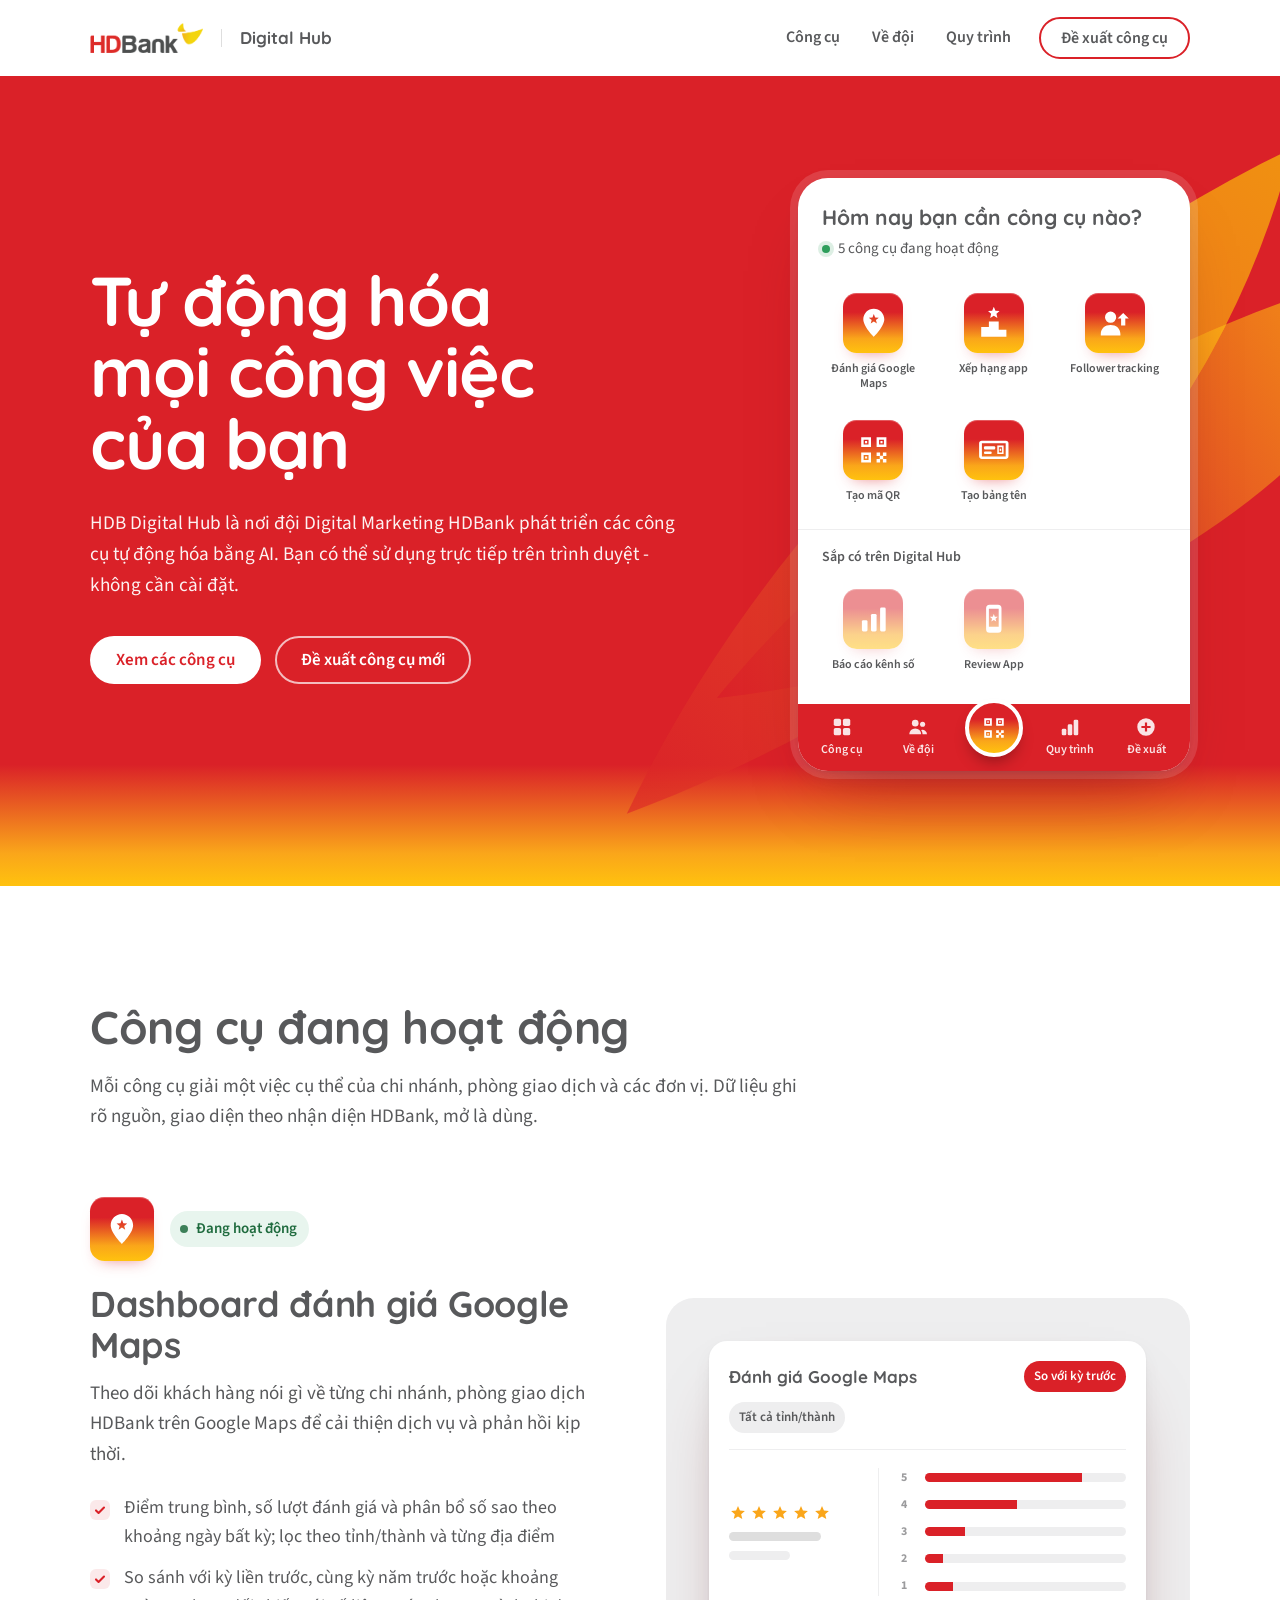
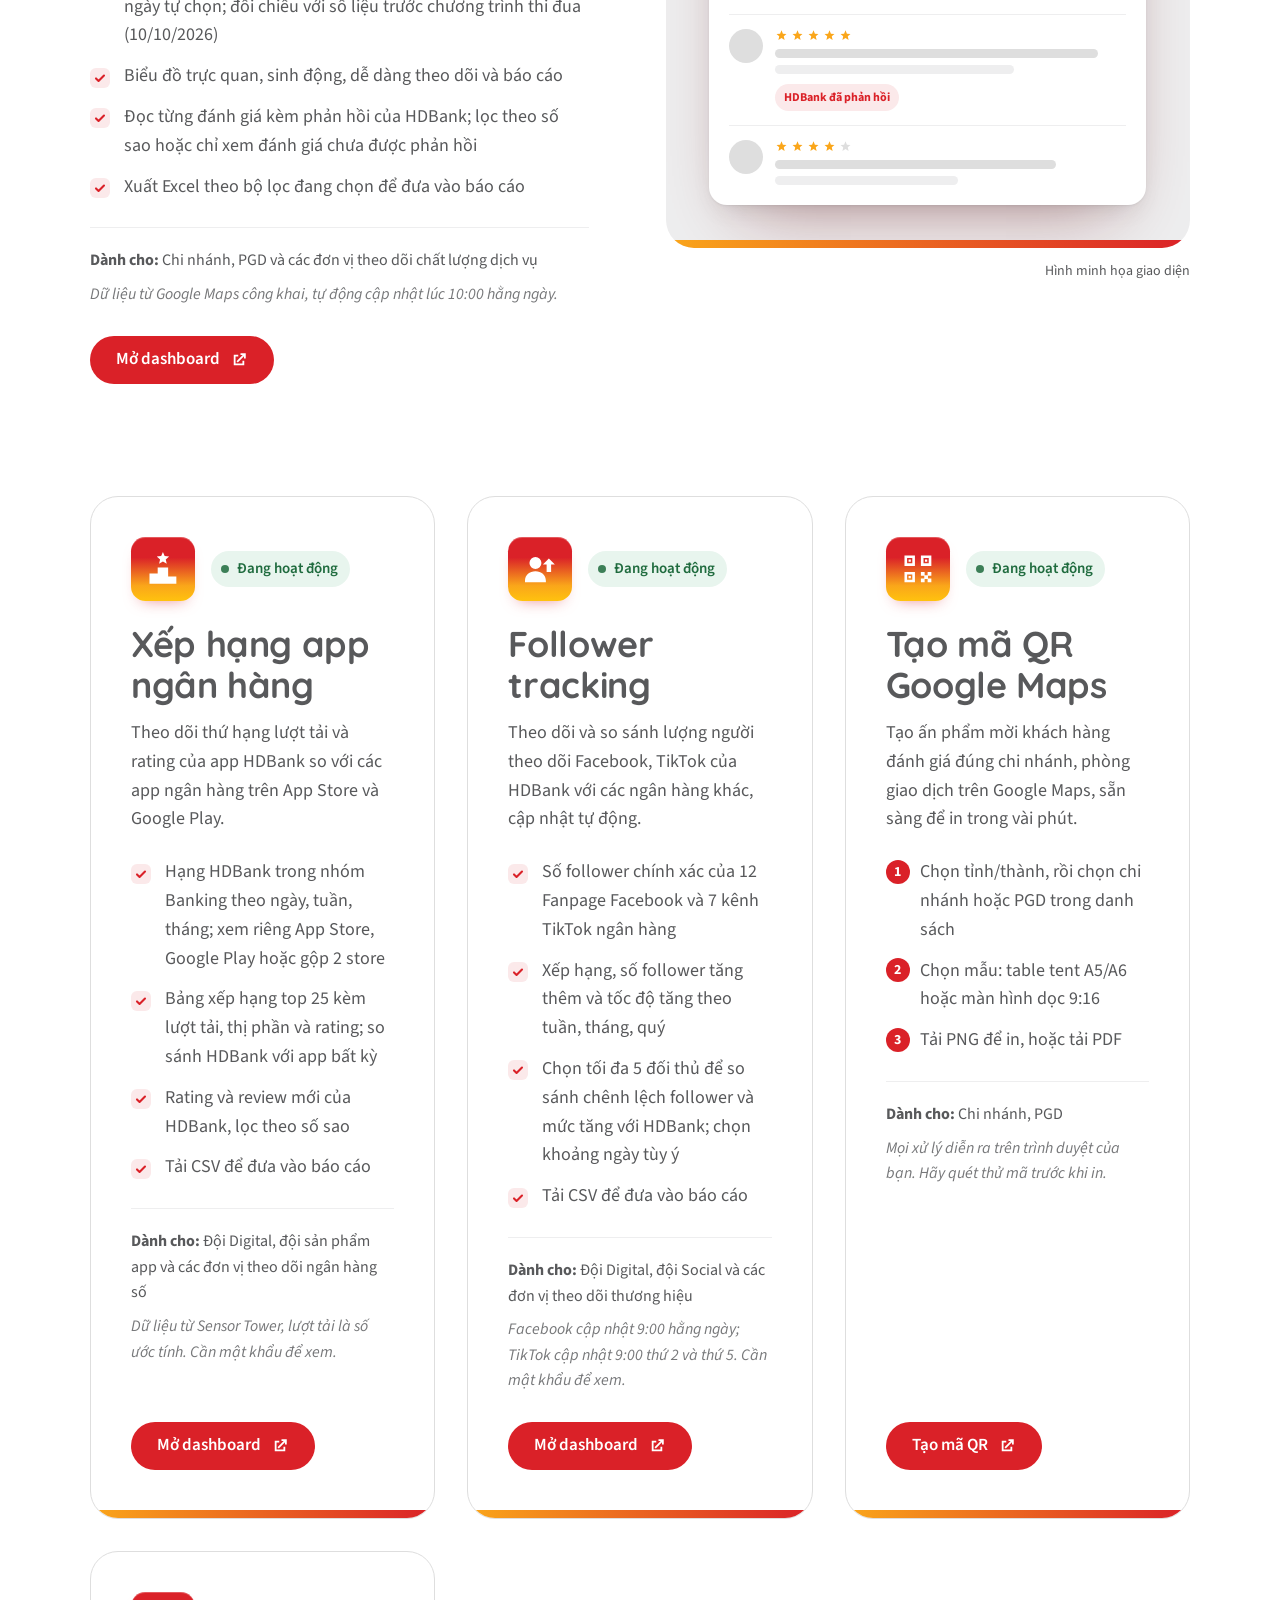
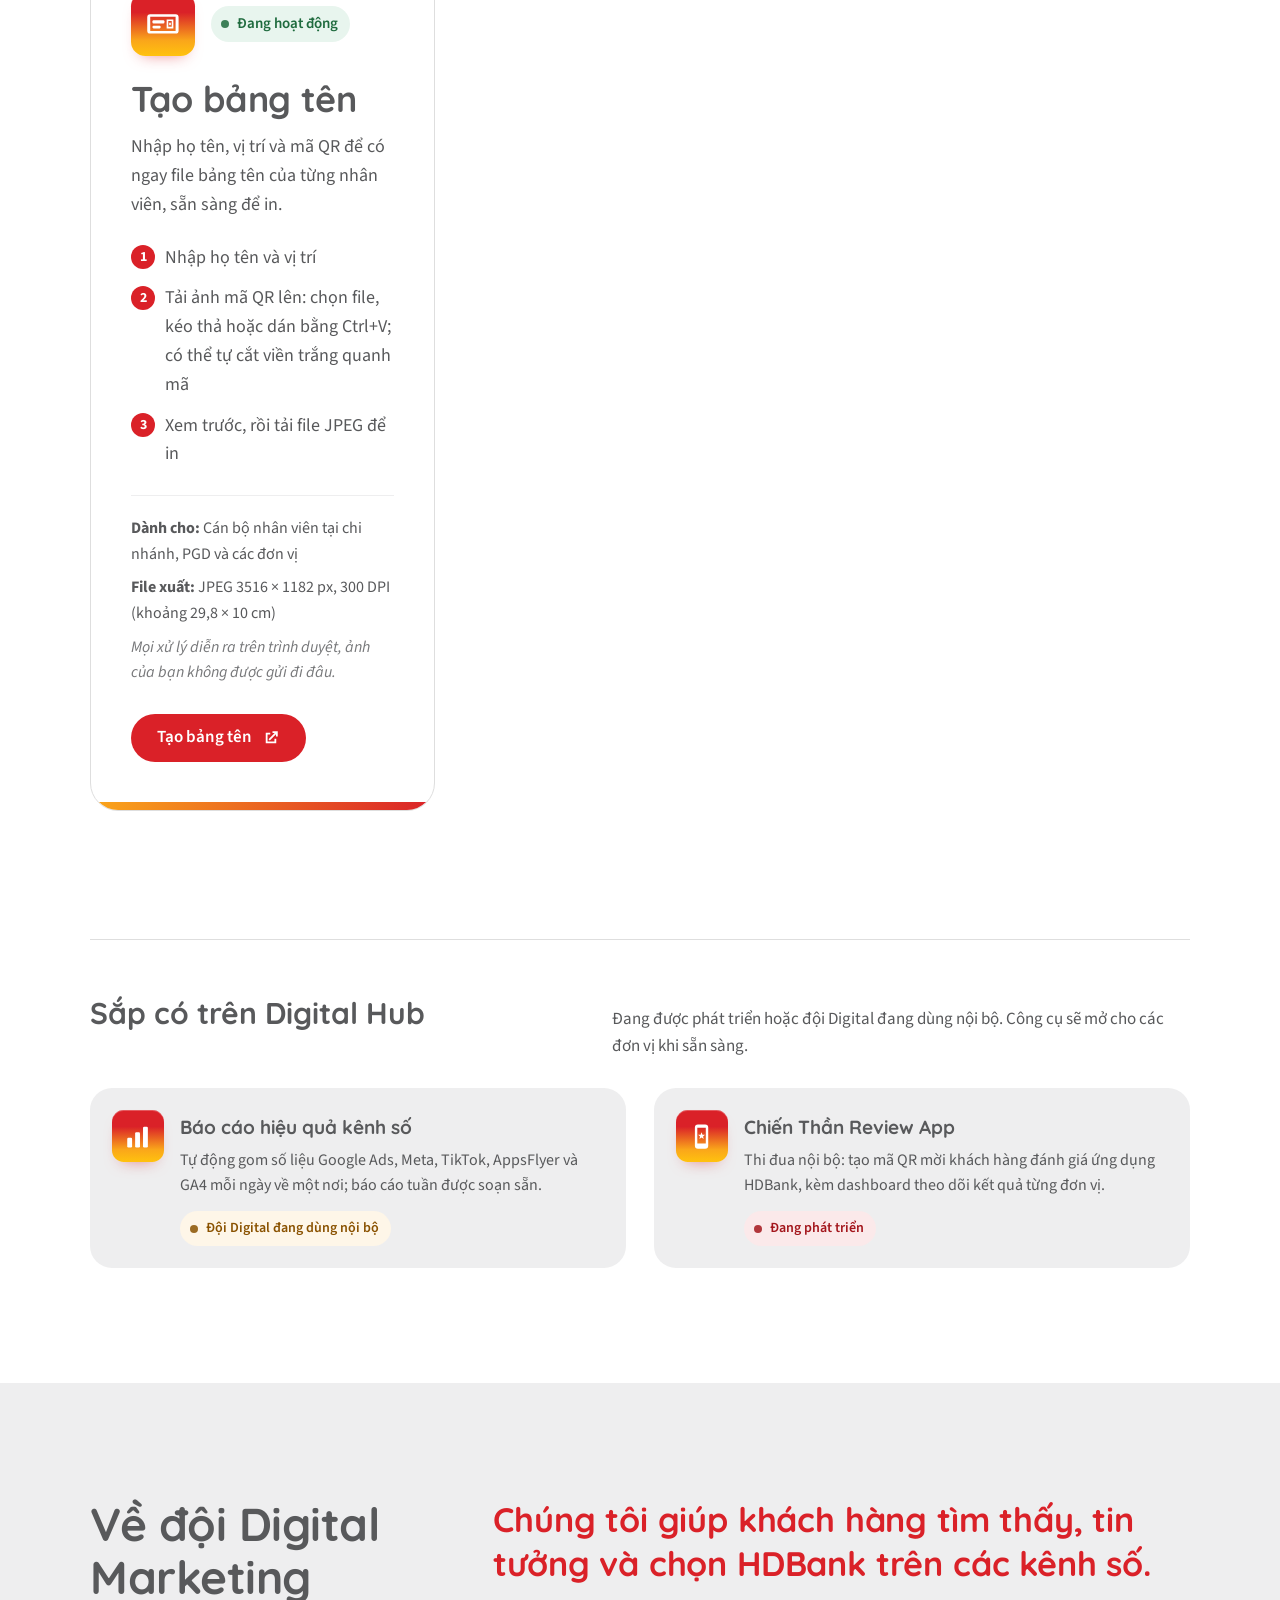
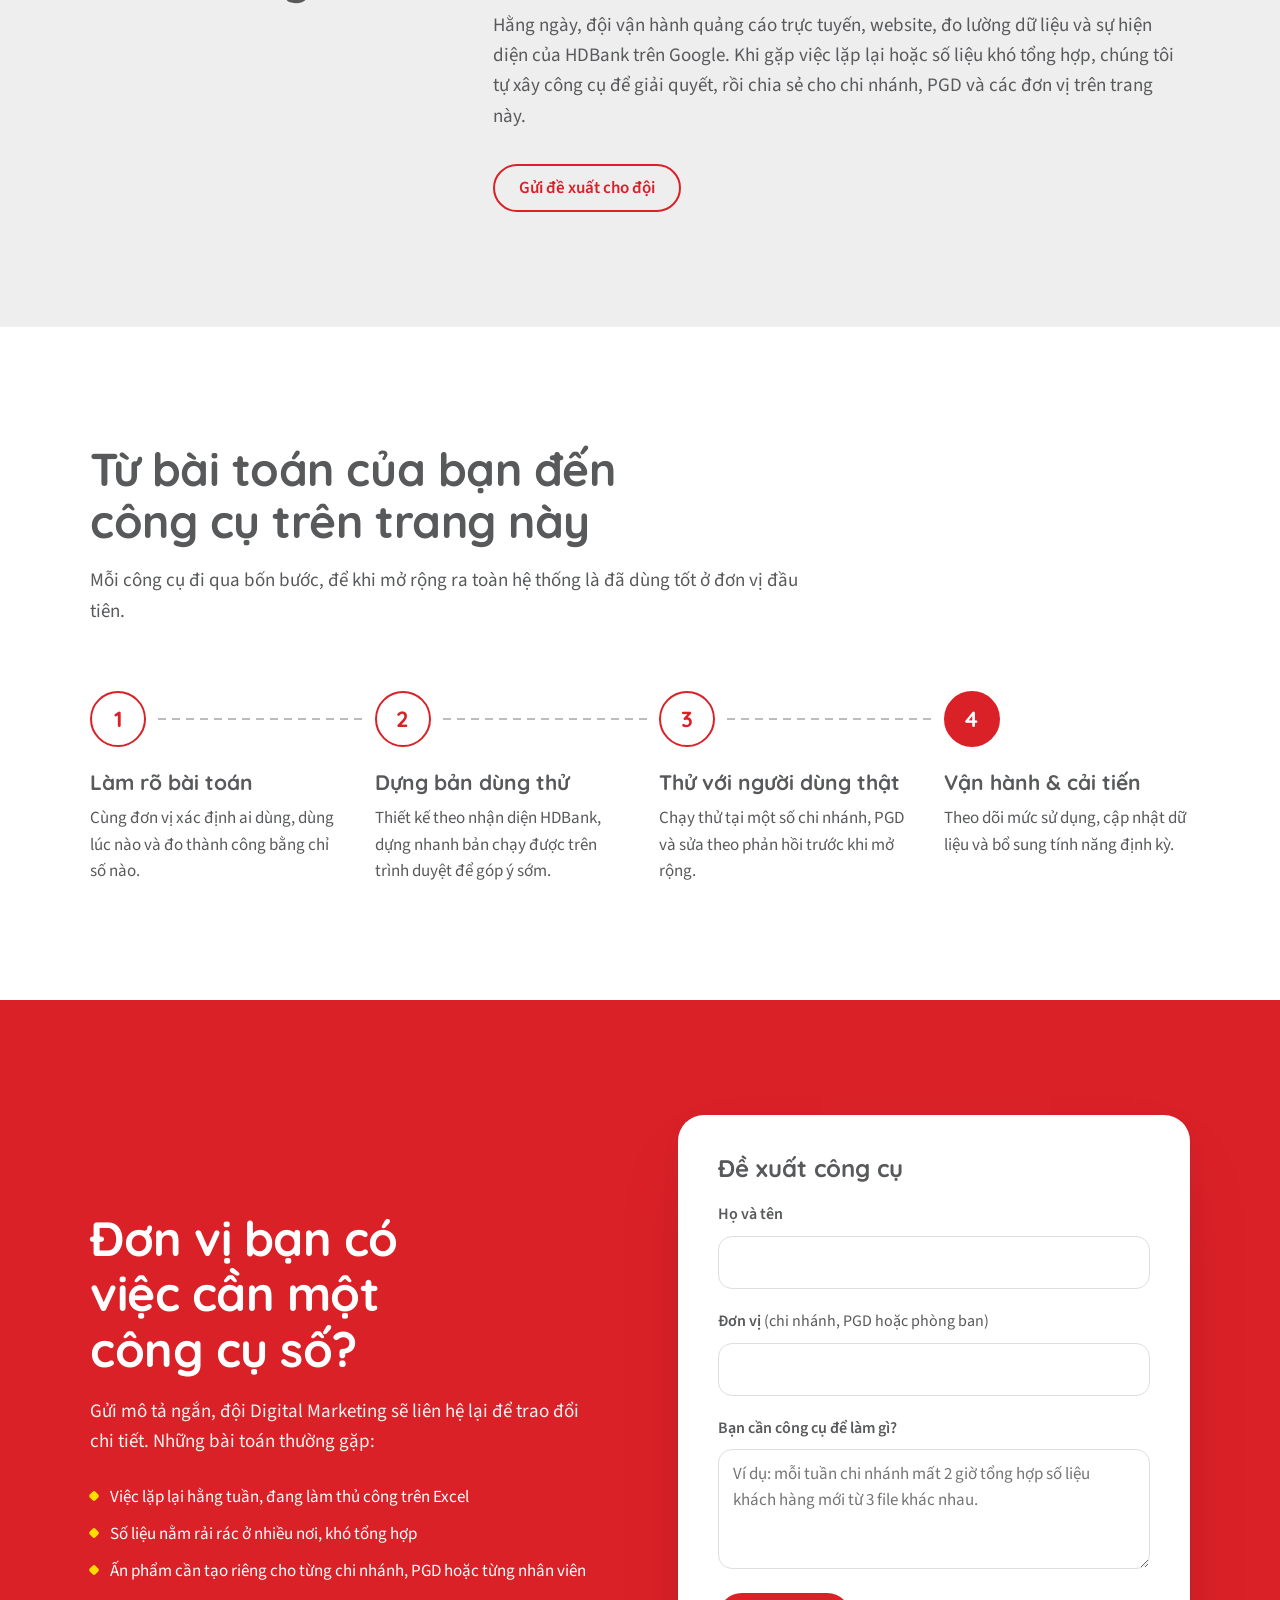
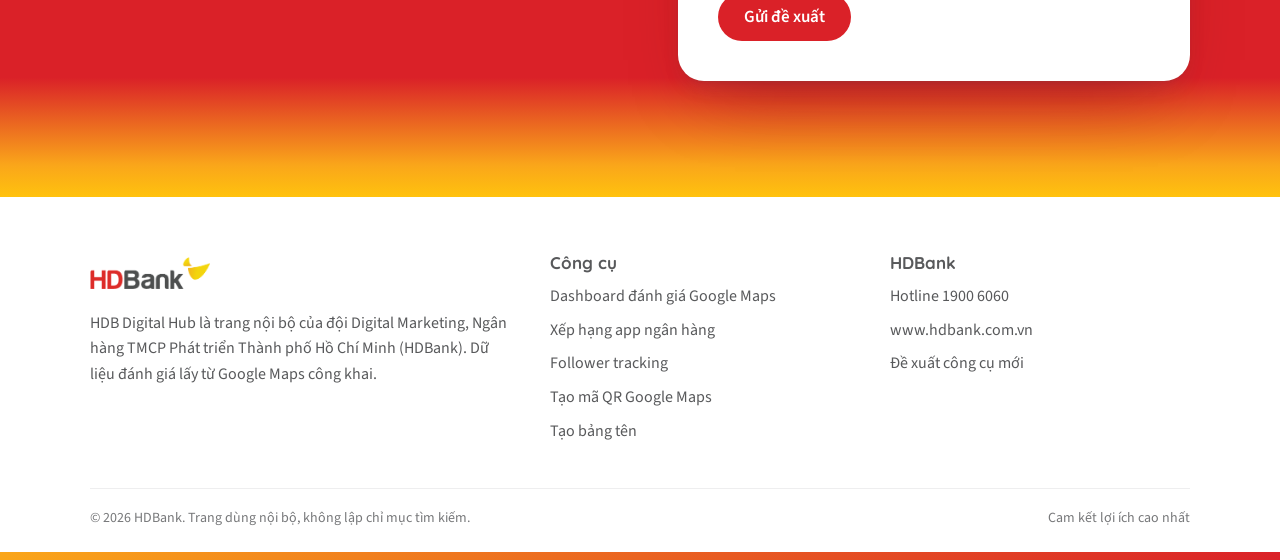
==== commit 5b7e95bc: "Menu: đổi tên thành Follower tracking Co-Authored-By: Claude Opus 5.5 <noreply@anthropic.com>" ====
--- a/index.html
+++ b/index.html
@@ -558,7 +558,7 @@
       <noscript>
         <p><a href="https://hdb-digital.cloud/ggmap-dashboard/">Dashboard đánh giá Google Maps</a></p>
         <p><a href="https://hdb-digital.cloud/app-ranking/">Xếp hạng app ngân hàng</a></p>
-        <p><a href="https://hdb-digital.cloud/social-follower/">Follower đối thủ</a></p>
+        <p><a href="https://hdb-digital.cloud/social-follower/">Follower tracking</a></p>
         <p><a href="https://hdb-digital.cloud/ggmap-qrcode/">Tạo mã QR Google Maps</a></p>
         <p><a href="https://hdb-digital.cloud/bang-ten/">Tạo bảng tên</a></p>
       </noscript>
@@ -739,16 +739,16 @@
   },
   {
     status: 'live',
-    name: 'Follower đối thủ',
-    label: 'Follower đối thủ',
+    name: 'Follower tracking',
+    label: 'Follower tracking',
     glyph: 'g-follow',
     url: SITE + '/social-follower/',
     cta: 'Mở dashboard',
-    lead: 'So sánh số người theo dõi Fanpage Facebook và kênh TikTok của HDBank với các ngân hàng khác, cập nhật tự động.',
+    lead: 'Theo dõi và so sánh lượng người theo dõi Facebook, TikTok của HDBank với các ngân hàng khác, cập nhật tự động.',
     features: [
       'Số follower chính xác của 12 Fanpage Facebook và 7 kênh TikTok ngân hàng',
       'Xếp hạng, số follower tăng thêm và tốc độ tăng theo tuần, tháng, quý',
-      'So sánh diễn biến của HDBank với ngân hàng bất kỳ',
+      'Chọn tối đa 5 đối thủ để so sánh chênh lệch follower và mức tăng với HDBank; chọn khoảng ngày tùy ý',
       'Tải CSV để đưa vào báo cáo'
     ],
     audience: 'Đội Digital, đội Social và các đơn vị theo dõi thương hiệu',
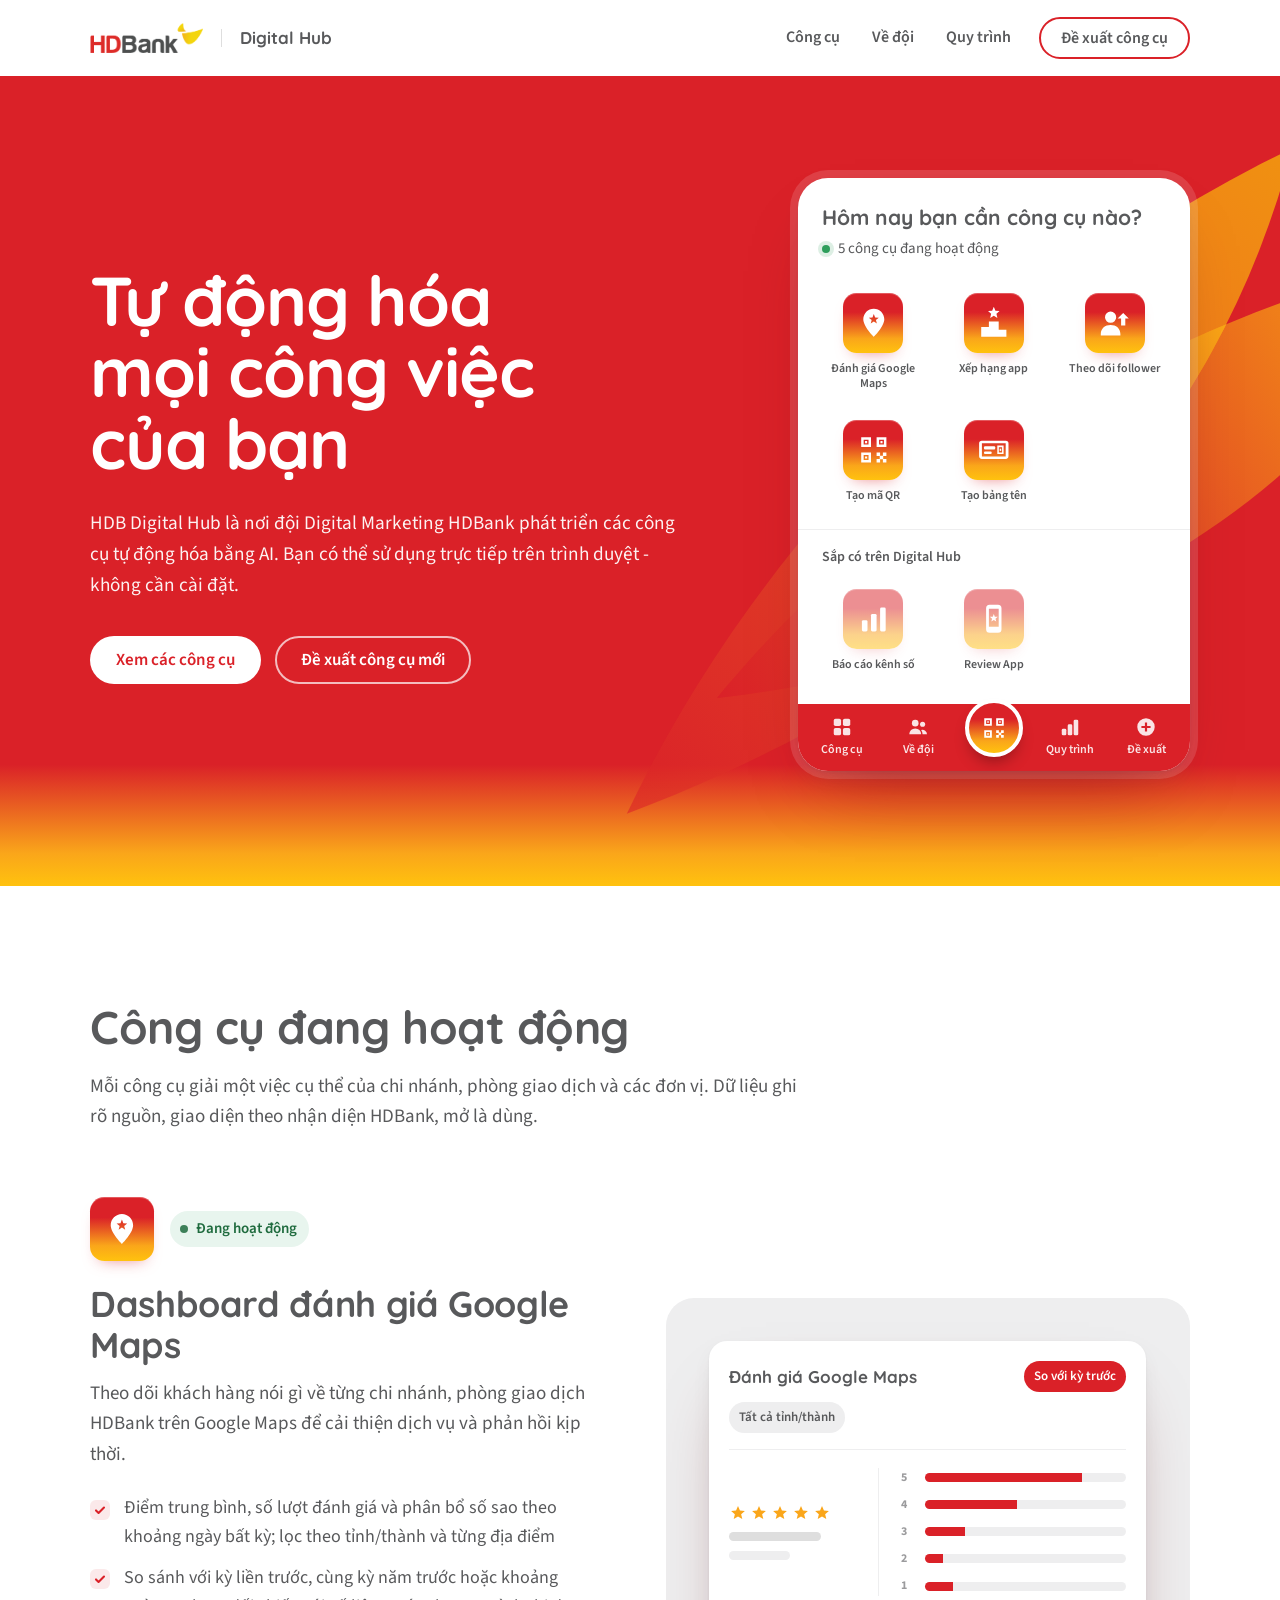
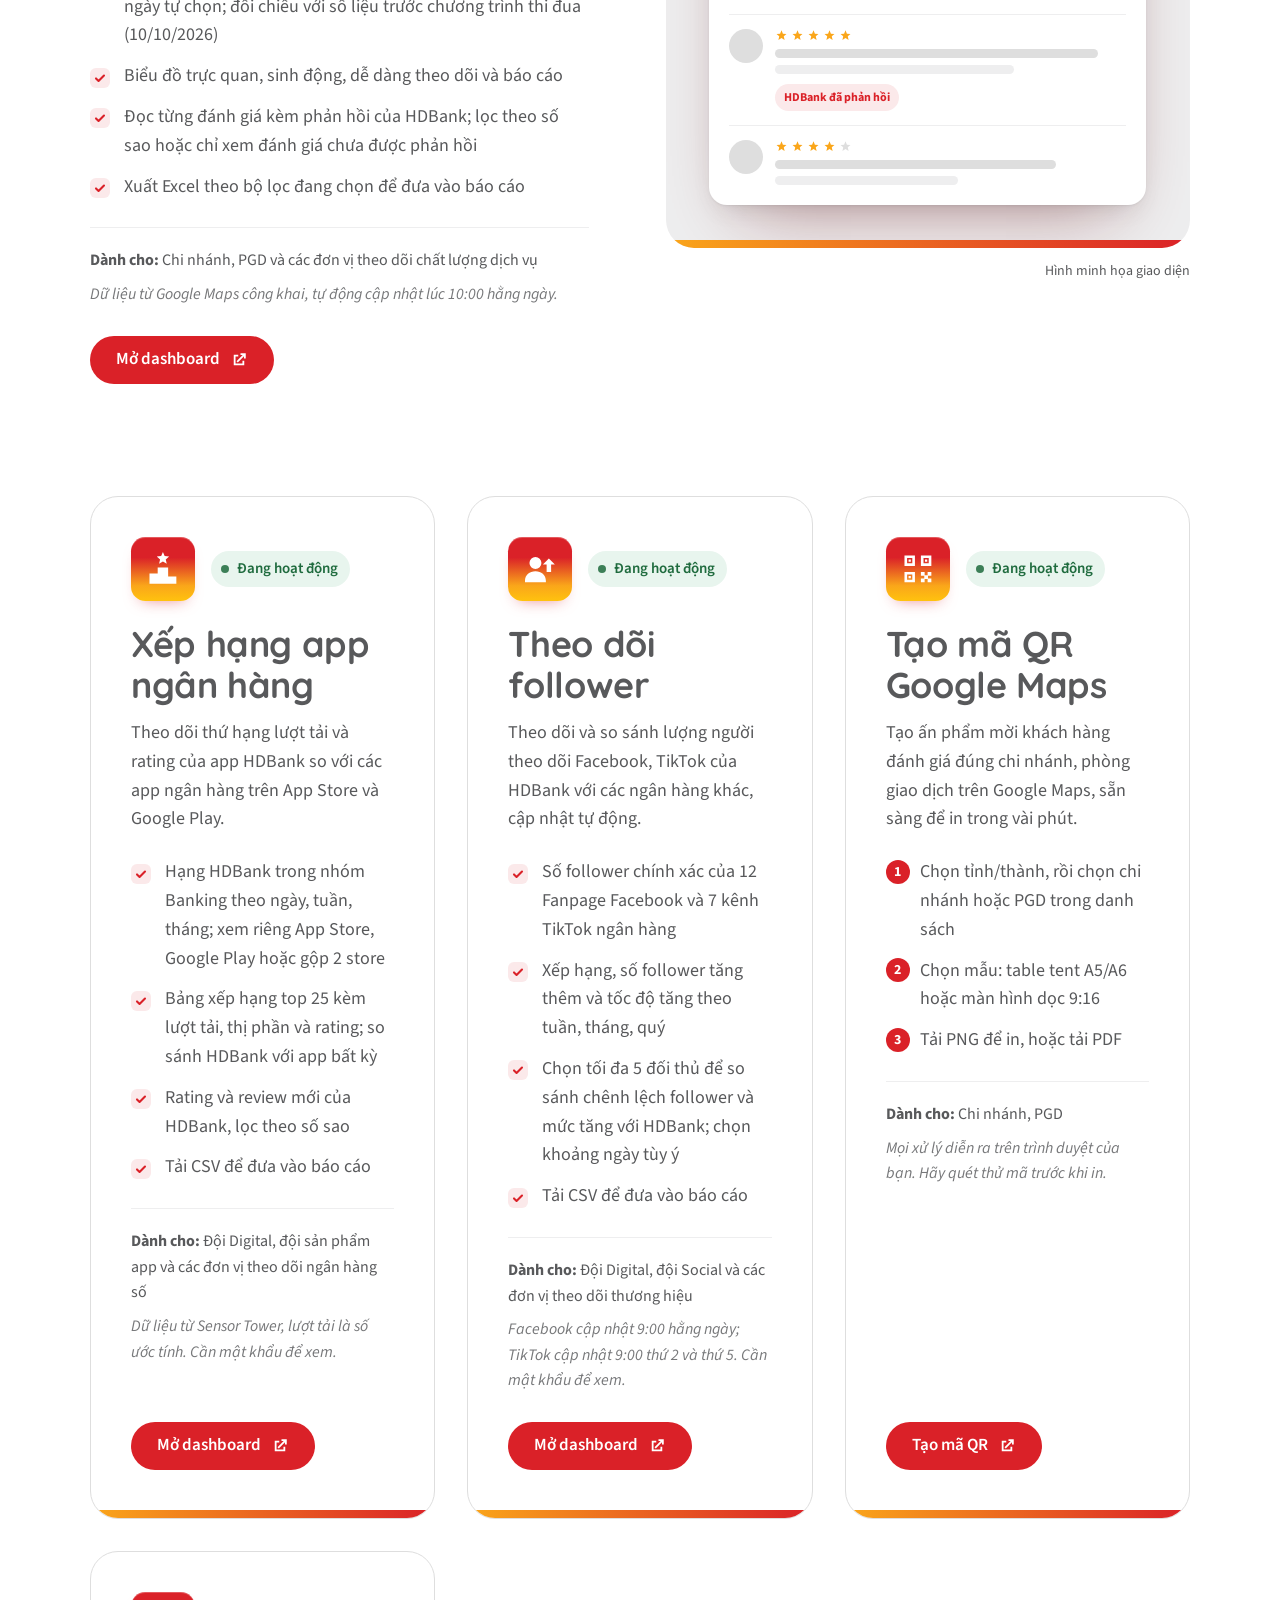
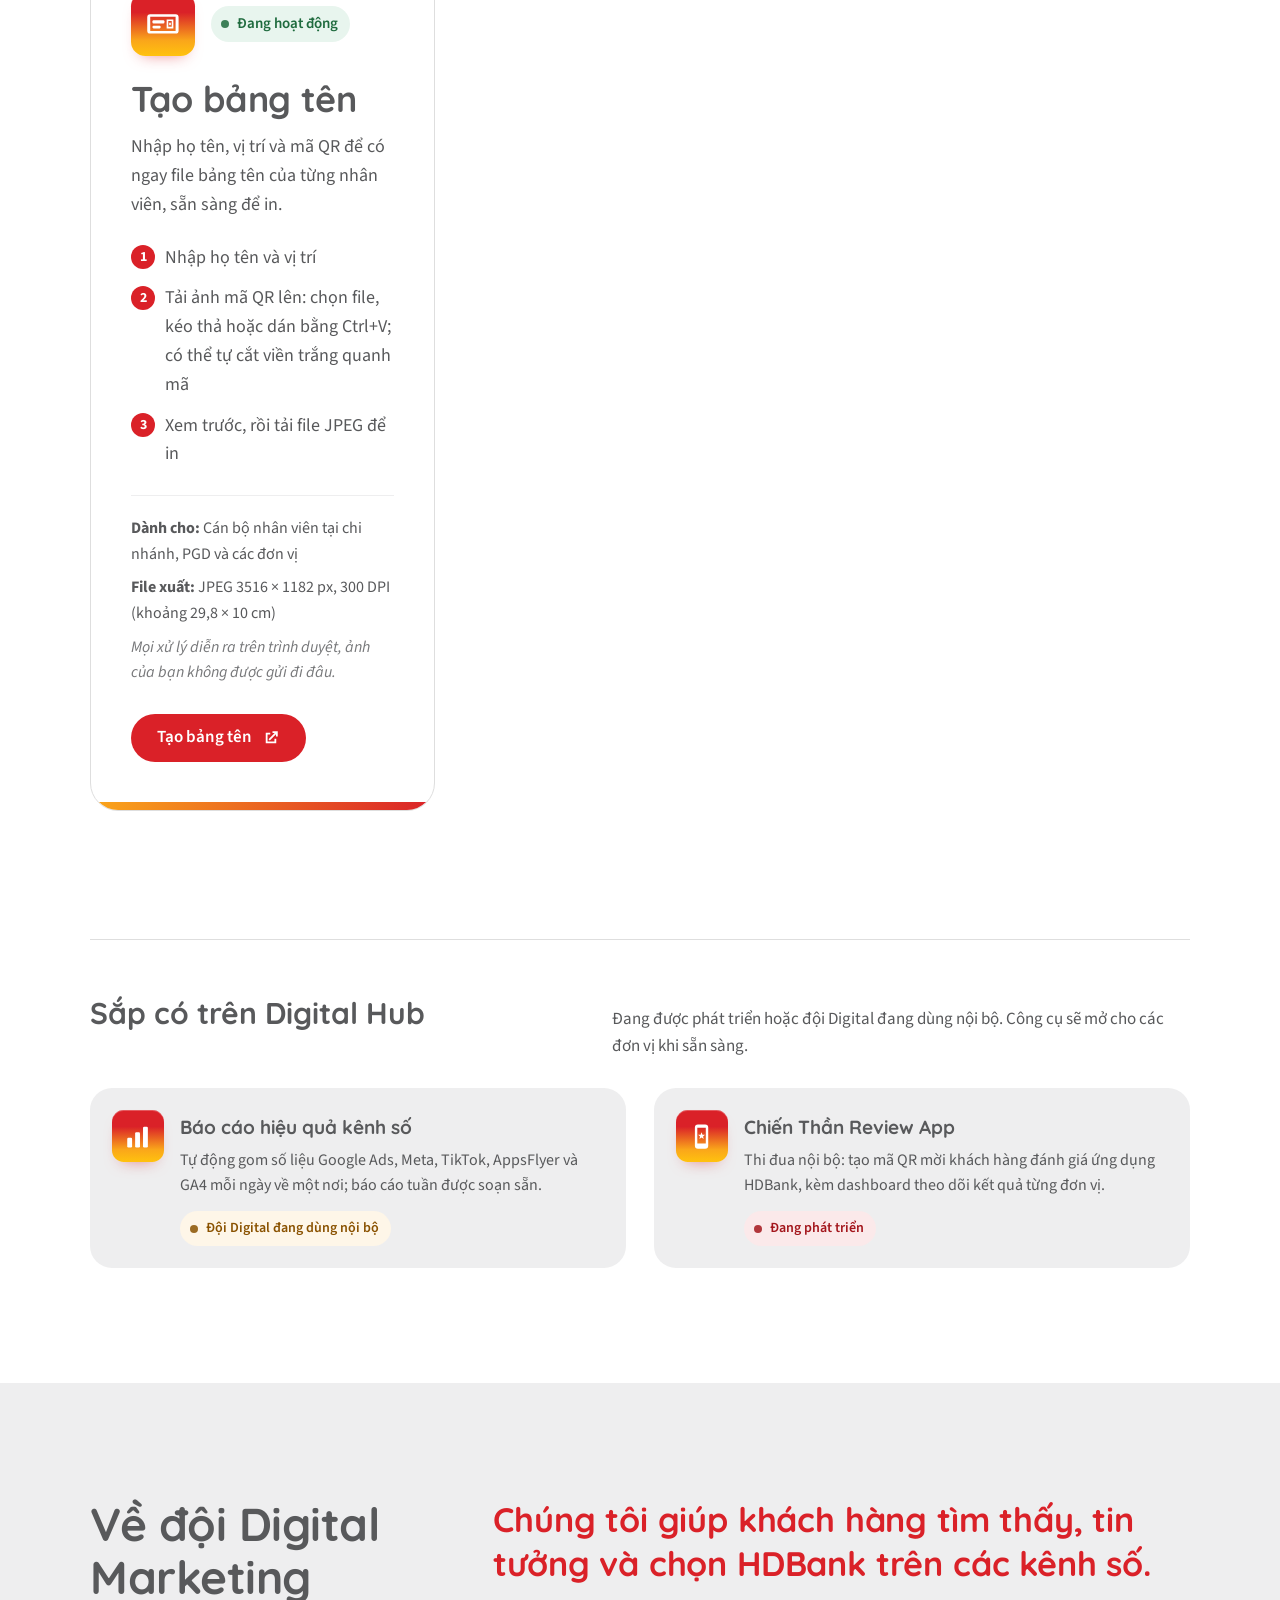
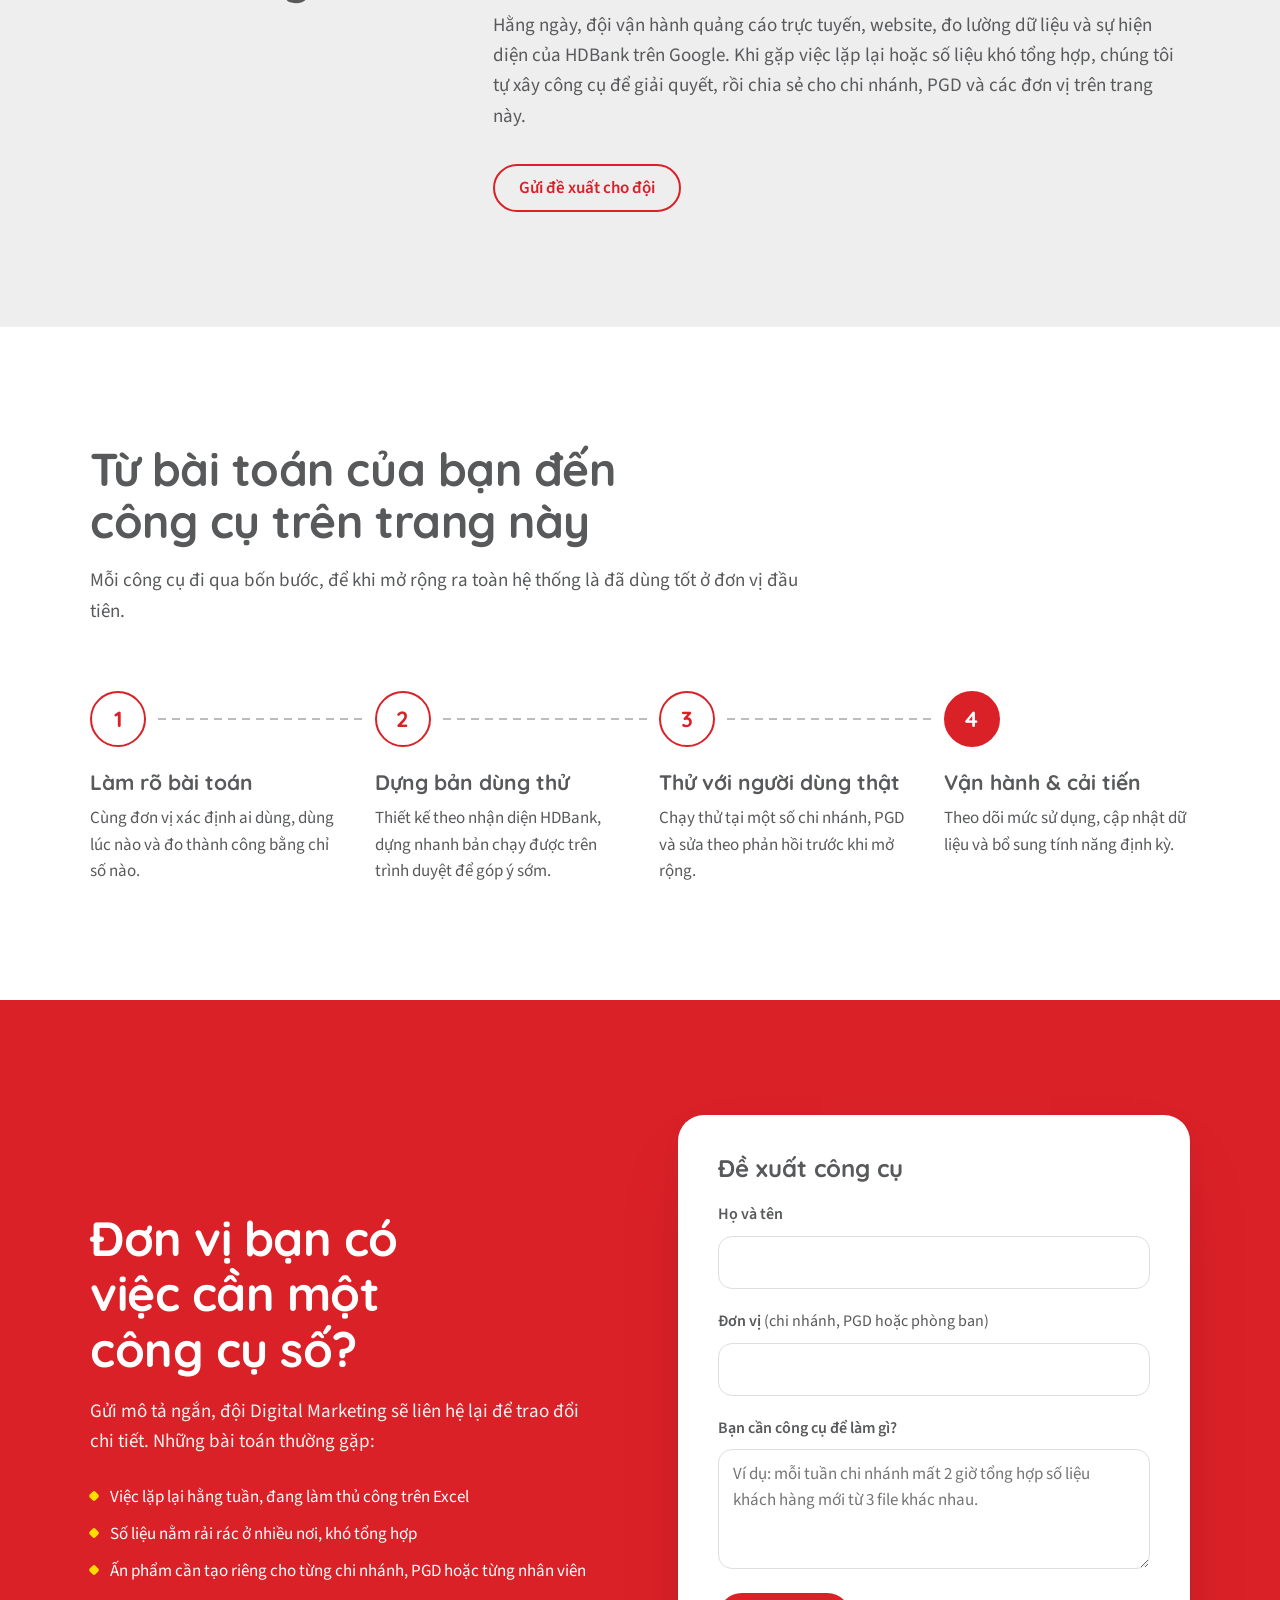
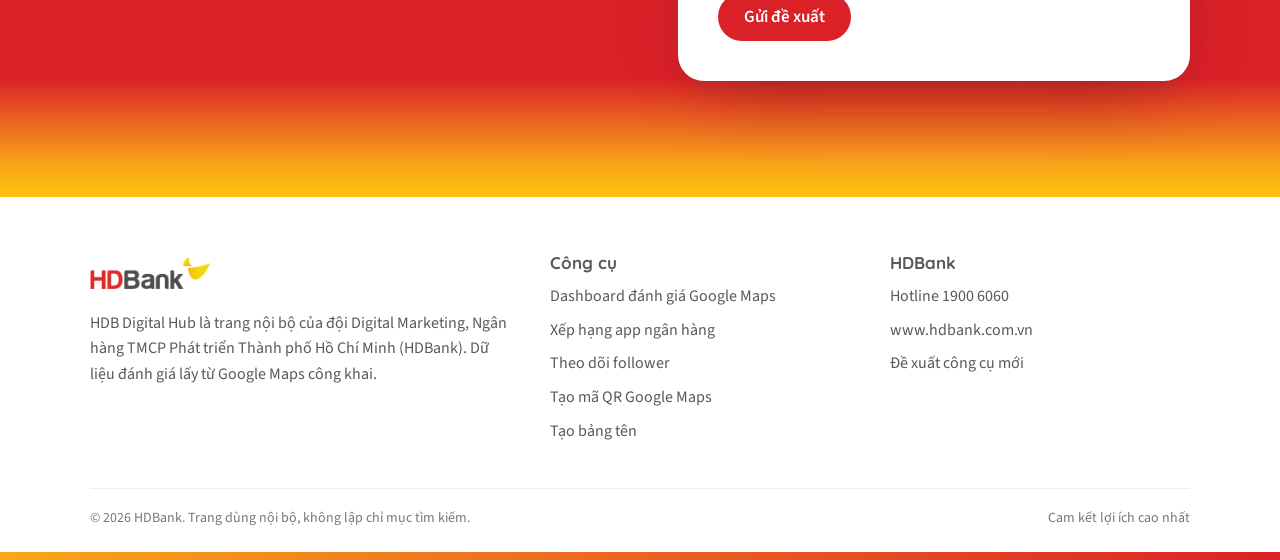
==== commit 44ad627d: "Đổi tên thành Theo dõi follower Co-Authored-By: Claude Opus 5.5 <noreply@anthropic.com>" ====
--- a/index.html
+++ b/index.html
@@ -558,7 +558,7 @@
       <noscript>
         <p><a href="https://hdb-digital.cloud/ggmap-dashboard/">Dashboard đánh giá Google Maps</a></p>
         <p><a href="https://hdb-digital.cloud/app-ranking/">Xếp hạng app ngân hàng</a></p>
-        <p><a href="https://hdb-digital.cloud/social-follower/">Follower tracking</a></p>
+        <p><a href="https://hdb-digital.cloud/social-follower/">Theo dõi follower</a></p>
         <p><a href="https://hdb-digital.cloud/ggmap-qrcode/">Tạo mã QR Google Maps</a></p>
         <p><a href="https://hdb-digital.cloud/bang-ten/">Tạo bảng tên</a></p>
       </noscript>
@@ -739,8 +739,8 @@
   },
   {
     status: 'live',
-    name: 'Follower tracking',
-    label: 'Follower tracking',
+    name: 'Theo dõi follower',
+    label: 'Theo dõi follower',
     glyph: 'g-follow',
     url: SITE + '/social-follower/',
     cta: 'Mở dashboard',
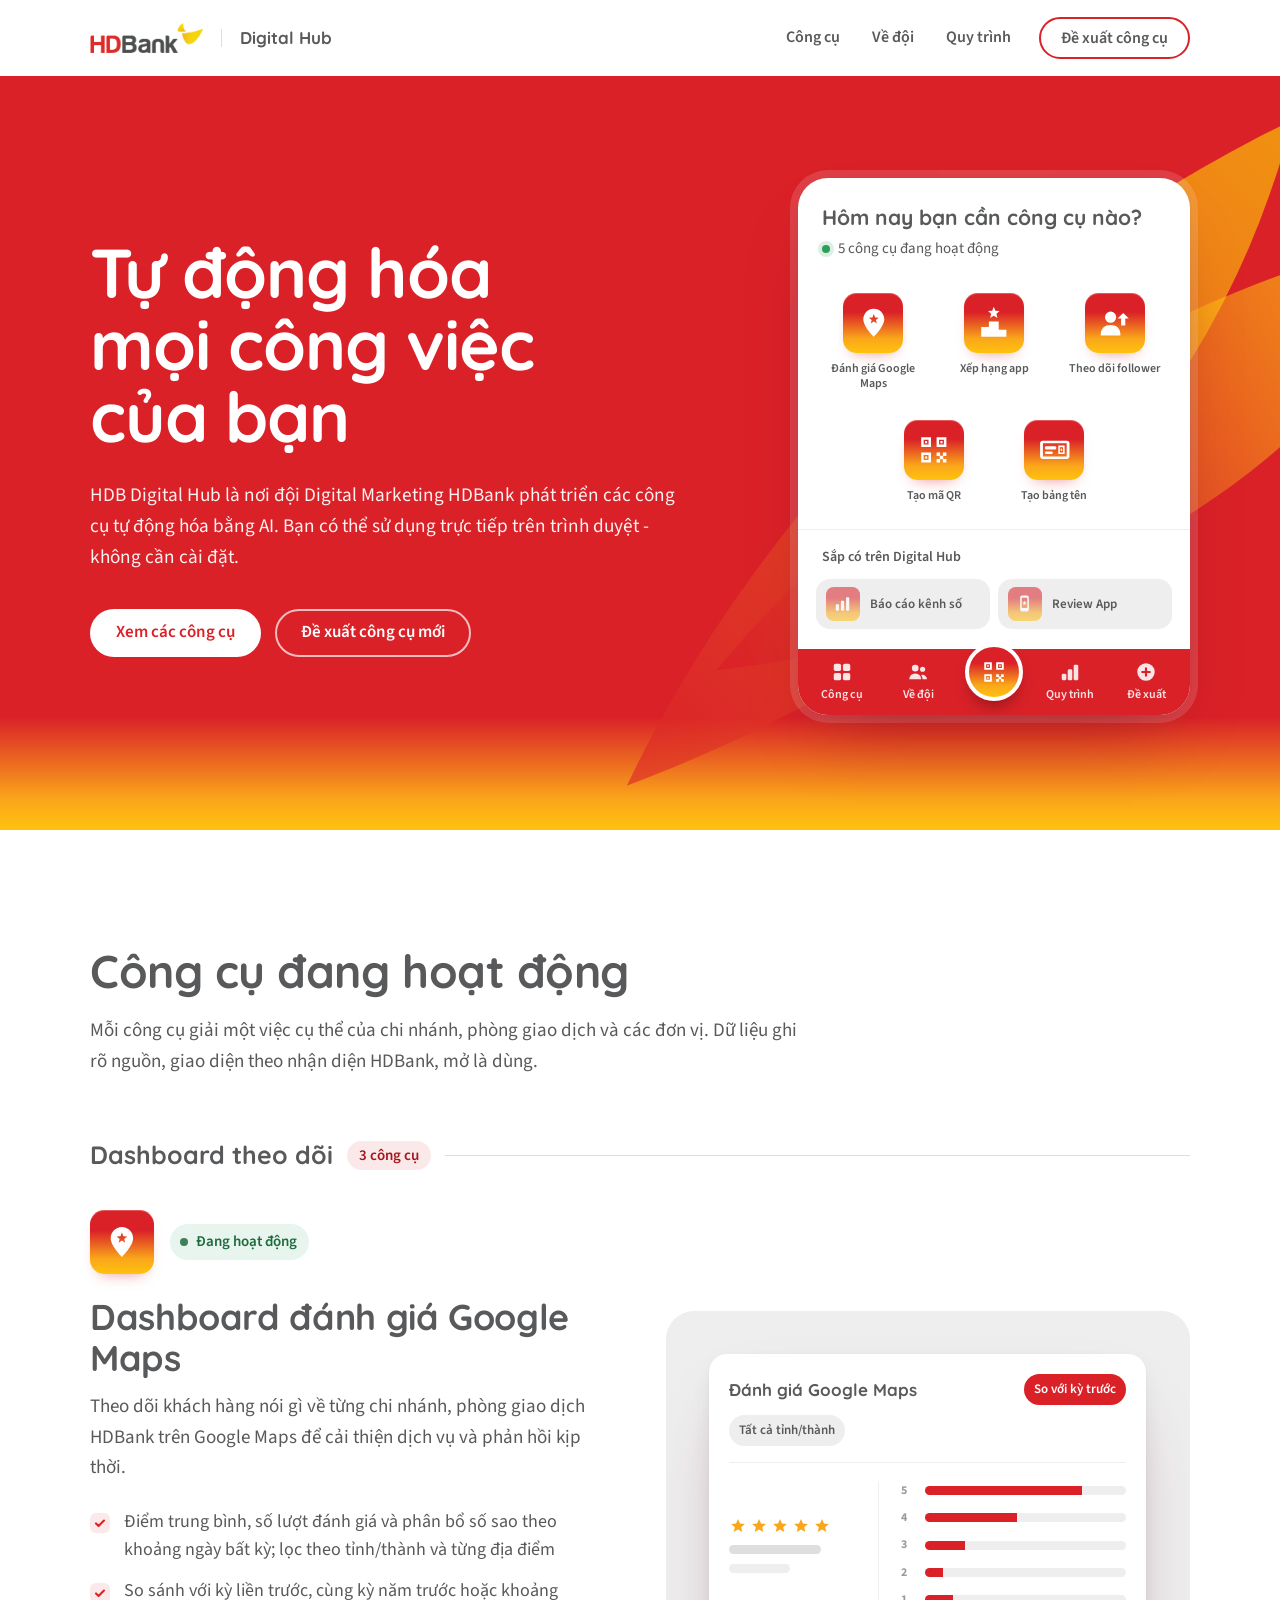
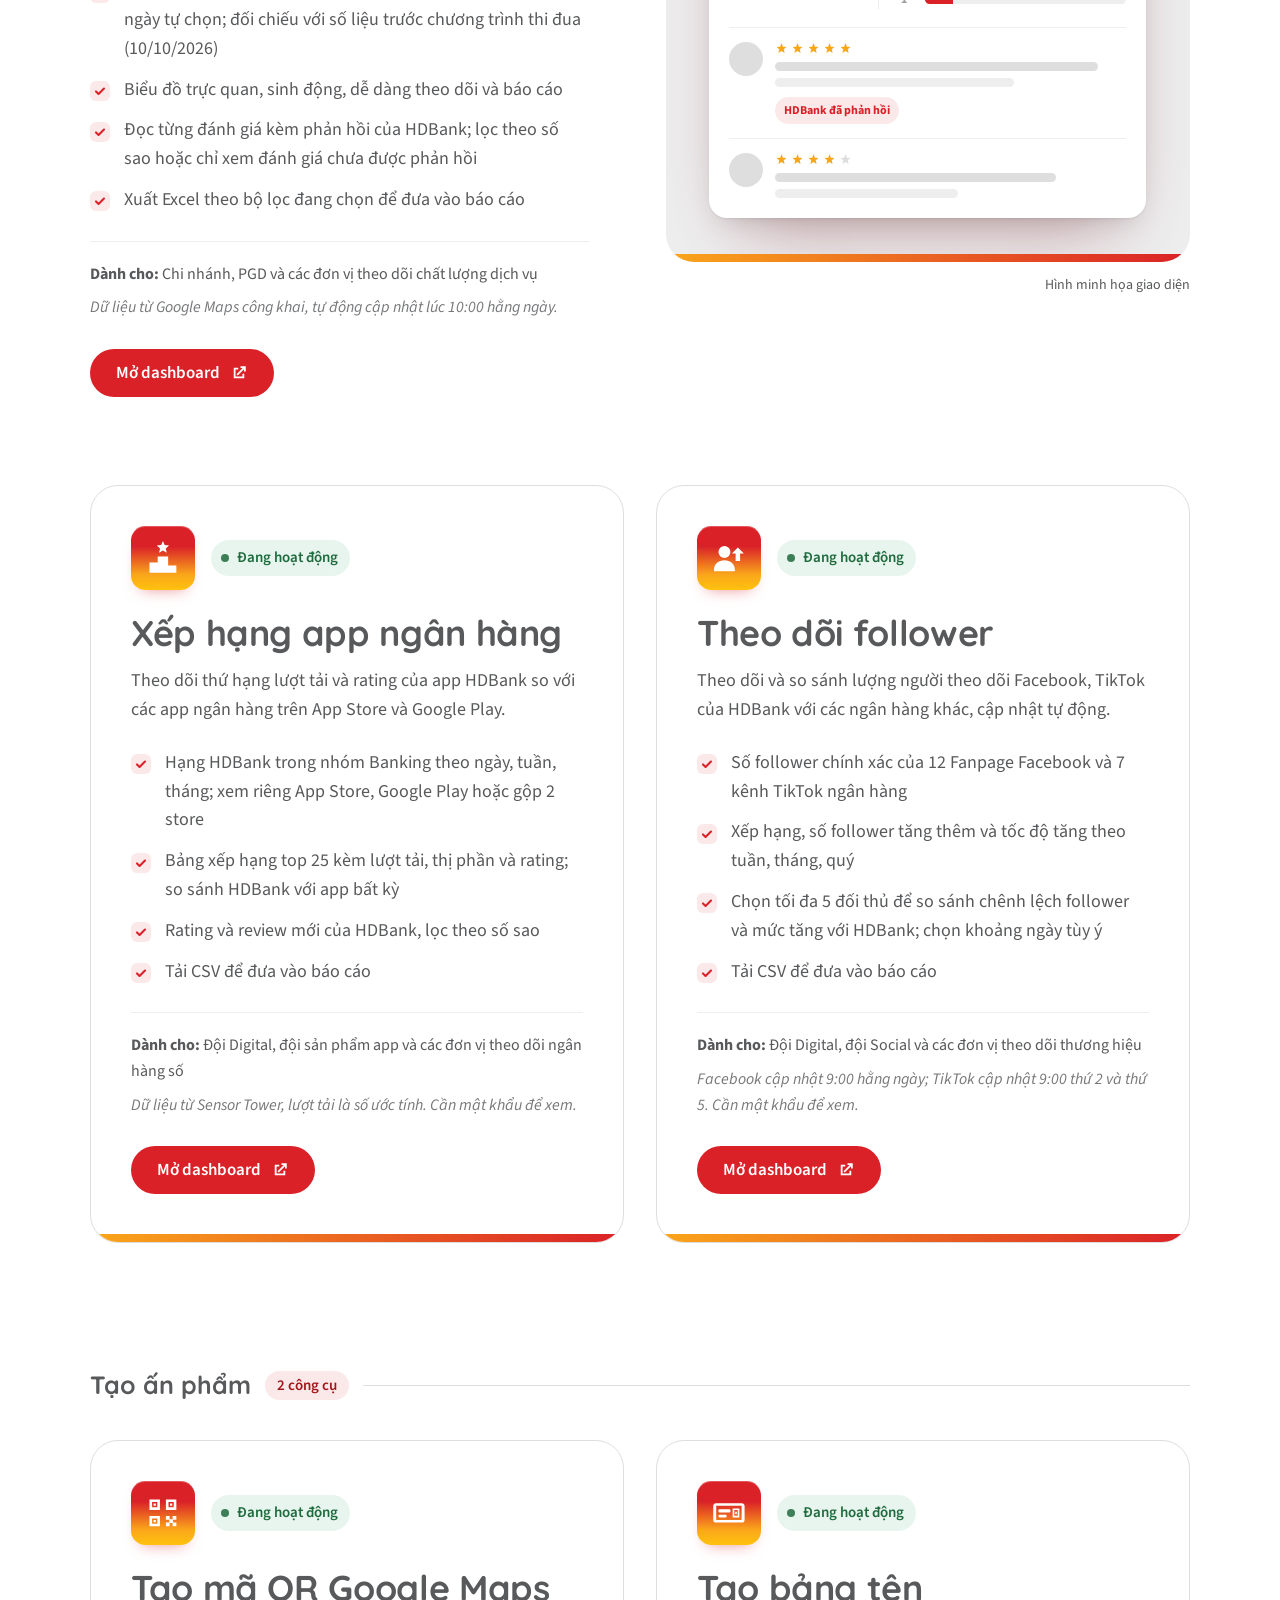
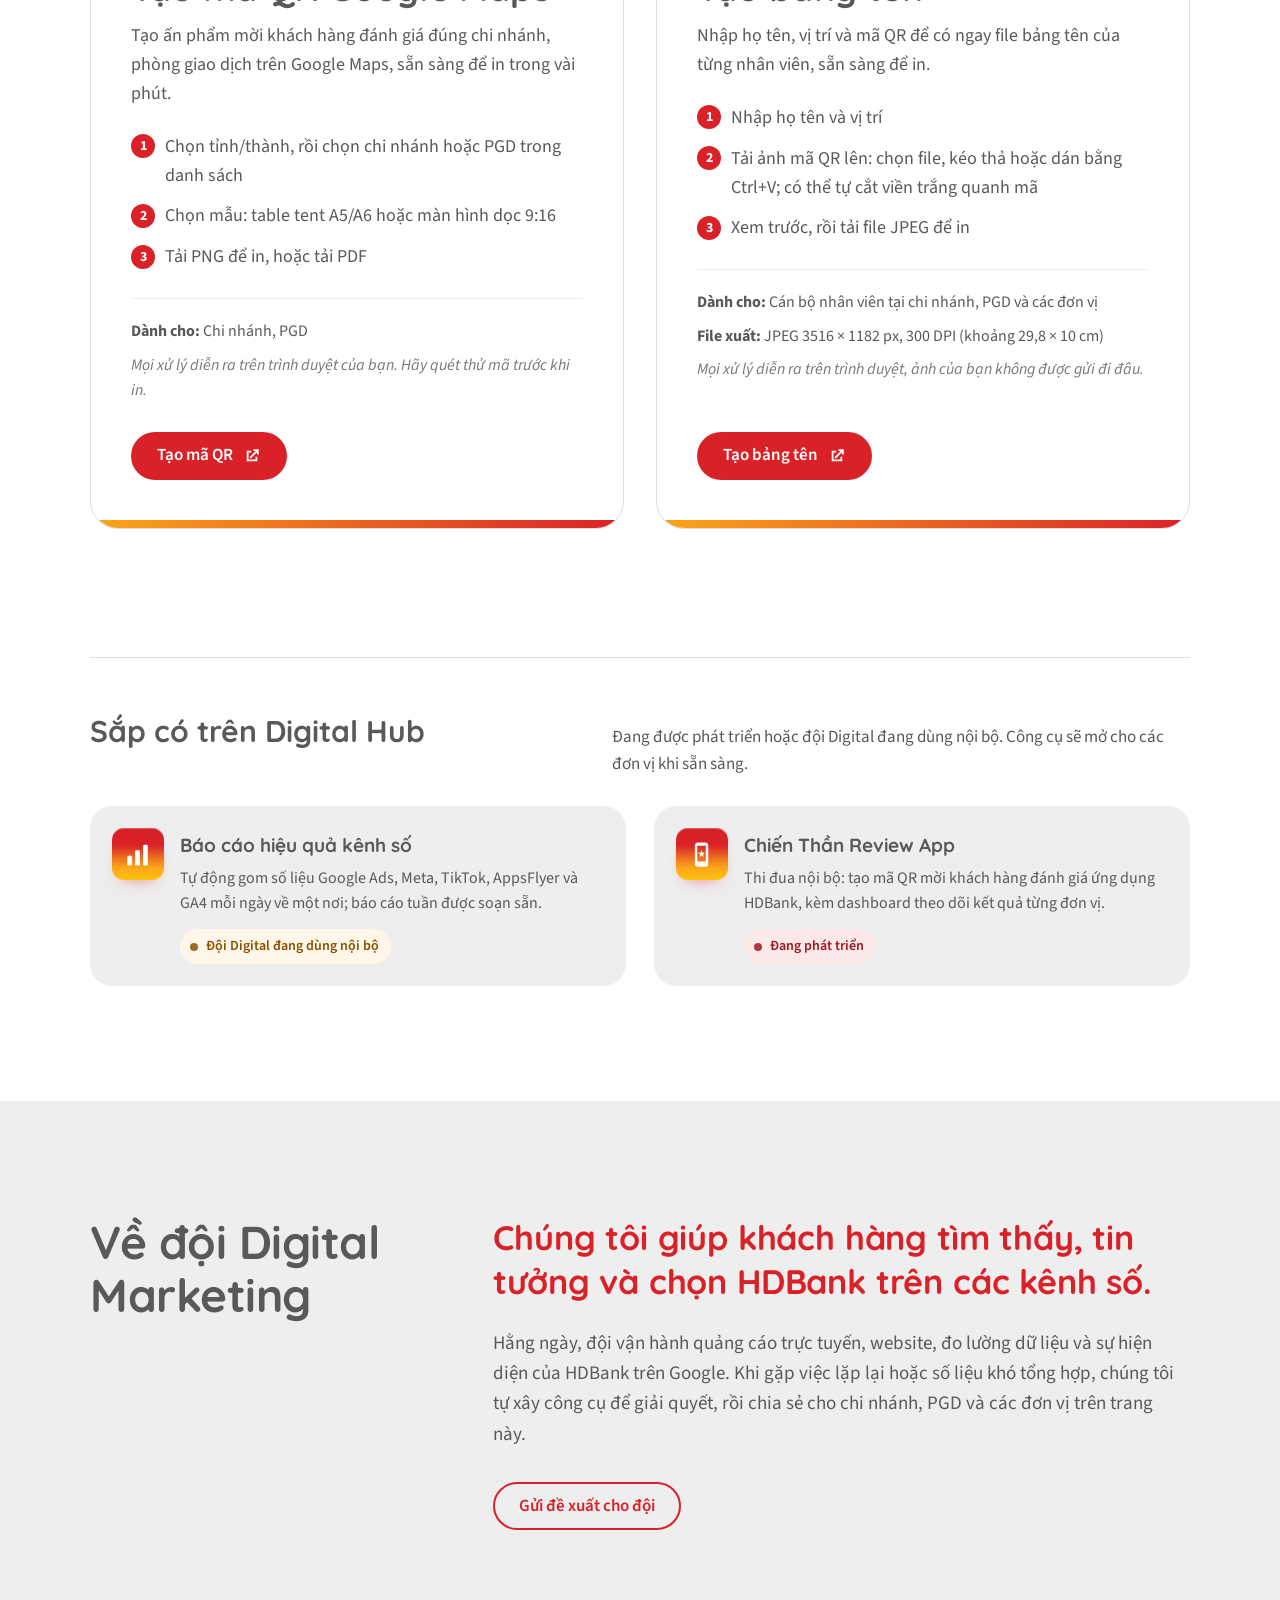
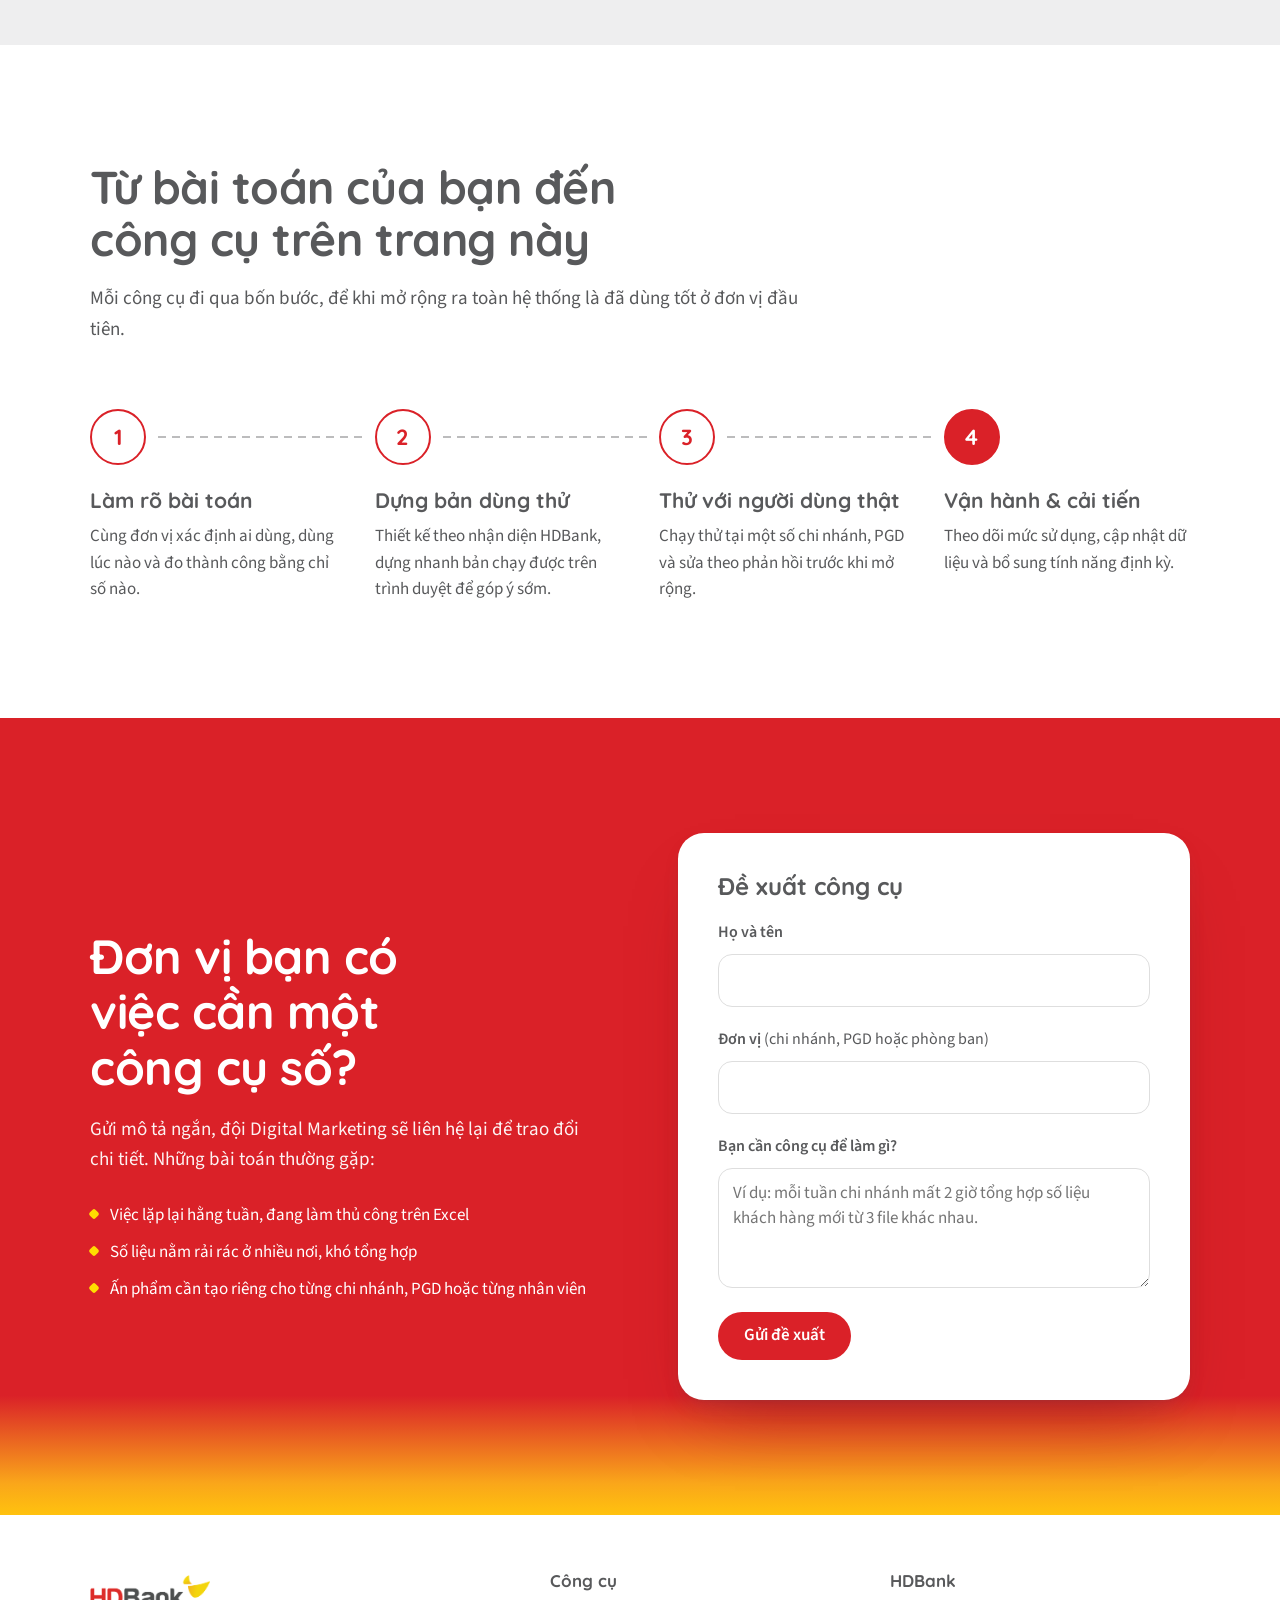
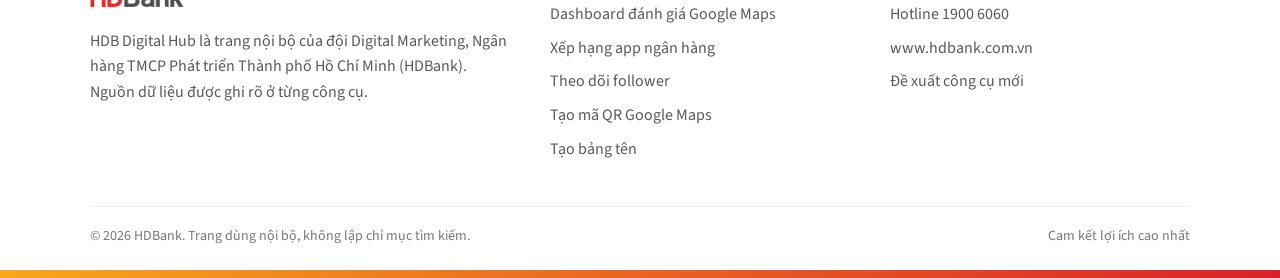
==== commit 59b7dd9c: "Trang chủ: giao diện mới, chia công cụ theo nhóm (Dashboard theo dõi / Tạo ấn phẩm) - Khung mở nhanh" ====
--- a/index.html
+++ b/index.html
@@ -150,7 +150,9 @@
 .launcher-group{padding:14px 18px 6px}
 .launcher-group + .launcher-group{border-top:1px solid var(--grey-10);margin-top:8px;padding-top:16px}
 .launcher-label{font-size:14px;font-weight:600;color:var(--grey);padding:0 6px 10px}
-.app-grid{display:grid;grid-template-columns:repeat(3,1fr);gap:6px}
+/* 3 icon mỗi hàng; hàng cuối thiếu icon thì căn giữa để khung luôn cân */
+.app-grid{display:flex;flex-wrap:wrap;justify-content:center;gap:6px}
+.app-grid > li{flex:0 0 calc((100% - 12px) / 3);min-width:0}
 .app{
   display:flex;flex-direction:column;align-items:center;gap:8px;padding:10px 4px 12px;border-radius:18px;
   text-decoration:none;color:var(--grey);text-align:center;transition:background-color .2s;position:relative;
@@ -158,8 +160,11 @@
 a.app:hover{background:var(--red-10)}
 a.app:hover .icon1{transform:translateY(-3px);box-shadow:0 14px 22px -10px rgba(218,33,40,.65)}
 .app-name{font-size:12px;line-height:1.3;font-weight:600;max-width:10.5em} /* nhãn size 12, ≤ 20 ký tự */
-.app.is-soon .icon1{opacity:.5}
-.app.is-soon .app-name{color:var(--grey)}
+/* Sắp có: dạng thẻ nhỏ 2 cột, nhẹ hơn nhóm đang hoạt động */
+.soon-grid{display:grid;grid-template-columns:repeat(2,minmax(0,1fr));gap:8px}
+.soon-app{display:flex;align-items:center;gap:10px;padding:8px 10px;border-radius:14px;background:var(--grey-10);min-width:0}
+.soon-app .icon1{--s:34px;opacity:.55;box-shadow:none}
+.soon-app .app-name{max-width:none;font-size:13px;line-height:1.25}
 
 /* Icon cấp 1: biểu tượng trắng trong khối vuông bo góc kiểu icon app iPhone, nền dải màu thương hiệu */
 .icon1{
@@ -222,7 +227,7 @@
 .status.is-internal{background:var(--orange-10);color:#8A5200}
 .status.is-building{background:var(--red-10);color:#A3161C}
 .status::before{content:"";width:8px;height:8px;border-radius:50%;background:currentColor;opacity:.85}
-.tool h3,.tool-panel h3{font-size:clamp(28px,2.8vw,36px);letter-spacing:-.01em}
+.tool h4,.tool-panel h4{font-size:clamp(28px,2.8vw,36px);line-height:1.15;letter-spacing:-.01em}
 .tool-lead{margin-top:14px;font-size:19px;max-width:32em}
 .tool-points{margin-top:24px;display:grid;gap:12px;max-width:34em}
 .tool-points li{position:relative;padding-left:34px}
@@ -241,11 +246,17 @@
 .tool-note{color:#77787A;font-style:italic}
 .tool-actions{margin-top:28px;display:flex;flex-wrap:wrap;gap:12px;align-items:center}
 
-/* Công cụ dạng khối: xếp cạnh nhau, không có hình minh họa */
-.tool-pair{
-  display:grid;grid-template-columns:repeat(auto-fit,minmax(min(100%,340px),1fr));
-  gap:clamp(20px,3vw,32px);margin-top:clamp(72px,9vw,112px);
-}
+/* Nhóm công cụ: Dashboard theo dõi / Tạo ấn phẩm */
+.tool-group + .tool-group{margin-top:clamp(80px,10vw,128px)}
+/* Tiêu đề nhóm dạng thanh phân cách: tên nhóm + số công cụ + đường kẻ, nhẹ hơn tên công cụ */
+.group-head{display:flex;align-items:center;gap:14px;margin-bottom:clamp(28px,3.4vw,40px)}
+.group-head h3{font-size:clamp(21px,2vw,25px);white-space:nowrap}
+.group-head::after{content:"";flex:1 1 0;min-width:24px;height:1px;background:var(--grey-20)}
+.group-count{font-size:15px;font-weight:600;line-height:1;padding:7px 12px;border-radius:999px;background:var(--red-10);color:#A3161C;white-space:nowrap}
+
+/* Công cụ dạng khối: 2 cột bằng nhau, không có hình minh họa */
+.tool-pair{display:grid;grid-template-columns:repeat(2,minmax(0,1fr));gap:clamp(20px,3vw,32px)}
+.tool + .tool-pair{margin-top:clamp(56px,7vw,88px)}
 .tool-panel{
   position:relative;display:flex;flex-direction:column;overflow:hidden;
   background:var(--white);border:1px solid var(--grey-20);border-radius:28px;
@@ -254,6 +265,15 @@
 .tool-panel::after{content:"";position:absolute;left:0;right:0;bottom:0;height:8px;background:var(--band-lr)}
 .tool-panel .tool-lead{font-size:18px}
 .tool-panel .tool-actions{margin-top:auto;padding-top:28px}
+/* Số thẻ lẻ: thẻ cuối trải hết hàng, nội dung chia 2 cột để không bị thẻ mồ côi */
+.tool-pair > .tool-panel:last-child:nth-child(odd){
+  grid-column:1 / -1;display:grid;grid-template-columns:minmax(0,1fr) minmax(0,1fr);
+  grid-template-areas:"main detail" "actions detail";grid-template-rows:auto 1fr;column-gap:clamp(36px,6vw,88px);
+}
+.tool-pair > .tool-panel:last-child:nth-child(odd) .tp-main{grid-area:main}
+.tool-pair > .tool-panel:last-child:nth-child(odd) .tp-detail{grid-area:detail}
+.tool-pair > .tool-panel:last-child:nth-child(odd) .tp-detail > :first-child{margin-top:0}
+.tool-pair > .tool-panel:last-child:nth-child(odd) .tool-actions{grid-area:actions;align-self:end}
 
 /* ---- Khung minh họa giao diện dashboard ---- */
 .visual-stage{
@@ -389,6 +409,10 @@
   .footer-grid{grid-template-columns:1fr 1fr}
   .footer-grid > :first-child{grid-column:1/-1}
 }
+@media (max-width:860px){
+  .tool-pair{grid-template-columns:1fr}
+  .tool-pair > .tool-panel:last-child:nth-child(odd){display:flex;grid-column:auto}
+}
 @media (max-width:640px){
   body{font-size:17px}
   .header-inner{height:64px;gap:12px}
@@ -411,6 +435,9 @@
   .step h3{margin-top:14px}
   .step p{grid-column:2;margin-top:6px}
   .footer-grid{grid-template-columns:1fr}
+  /* Tiêu đề nhóm: cho xuống dòng, bỏ đường kẻ để không tràn ngang trên màn hẹp */
+  .group-head h3{white-space:normal}
+  .group-head::after{display:none}
 }
 @media (max-width:380px){
   .brand-name{display:none}
@@ -531,7 +558,7 @@
       </div>
       <div class="launcher-group">
         <p class="launcher-label">Sắp có trên Digital Hub</p>
-        <ul class="app-grid" id="launcher-soon"></ul>
+        <ul class="soon-grid" id="launcher-soon"></ul>
       </div>
       <nav class="tabbar" aria-label="Lối tắt">
         <a class="tab" href="#cong-cu"><svg aria-hidden="true"><use href="#t-grid"/></svg>Công cụ</a>
@@ -660,7 +687,7 @@
   <div class="wrap footer-grid">
     <div>
       <img class="brand-logo" src="/assets/logo.png" alt="HDBank">
-      <p class="footer-about">HDB Digital Hub là trang nội bộ của đội Digital Marketing, Ngân hàng TMCP Phát triển Thành phố Hồ Chí Minh (HDBank). Dữ liệu đánh giá lấy từ Google Maps công khai.</p>
+      <p class="footer-about">HDB Digital Hub là trang nội bộ của đội Digital Marketing, Ngân hàng TMCP Phát triển Thành phố Hồ Chí Minh (HDBank). Nguồn dữ liệu được ghi rõ ở từng công cụ.</p>
     </div>
     <div>
       <h4>Công cụ</h4>
@@ -695,7 +722,14 @@
   proposalEmail: 'digitalwebsite@hdbank.com.vn'
 };
 
+/* Nhóm hiển thị của công cụ đang hoạt động, theo thứ tự trên trang và trong khung mở nhanh */
+const GROUPS = [
+  { id: 'monitor', title: 'Dashboard theo dõi' },
+  { id: 'print',   title: 'Tạo ấn phẩm' }
+];
+
 /* status: 'live' (đang hoạt động) | 'internal' (đội dùng nội bộ) | 'building' (đang phát triển)
+   group: id nhóm trong GROUPS (công cụ đang hoạt động); bỏ trống → vào nhóm "Công cụ khác"
    label: nhãn dưới icon app, tối đa 20 ký tự (quy chuẩn icon cấp 1)
    preview: 'reviews' → hiển thị dạng hàng lớn có hình minh họa; bỏ trống → hiển thị dạng khối, xếp cạnh nhau
    features: danh sách tính năng; steps: dùng thay features khi là các bước thực hiện theo thứ tự
@@ -703,6 +737,7 @@
 const TOOLS = [
   {
     status: 'live',
+    group: 'monitor',
     name: 'Dashboard đánh giá Google Maps',
     label: 'Đánh giá Google Maps',
     glyph: 'g-reviews',
@@ -722,6 +757,7 @@
   },
   {
     status: 'live',
+    group: 'monitor',
     name: 'Xếp hạng app ngân hàng',
     label: 'Xếp hạng app',
     glyph: 'g-rank',
@@ -739,6 +775,7 @@
   },
   {
     status: 'live',
+    group: 'monitor',
     name: 'Theo dõi follower',
     label: 'Theo dõi follower',
     glyph: 'g-follow',
@@ -756,6 +793,7 @@
   },
   {
     status: 'live',
+    group: 'print',
     name: 'Tạo mã QR Google Maps',
     label: 'Tạo mã QR',
     glyph: 'g-qr',
@@ -772,6 +810,7 @@
   },
   {
     status: 'live',
+    group: 'print',
     name: 'Tạo bảng tên',
     label: 'Tạo bảng tên',
     glyph: 'g-badge',
@@ -838,14 +877,18 @@
     ? `<ol class="tool-points">${t.steps.map(s => `<li>${esc(s)}</li>`).join('')}</ol>`
     : `<ul class="tool-points">${(t.features || []).map(s => `<li>${esc(s)}</li>`).join('')}</ul>`;
   return `
-    <div class="tool-top">${icon1(t.glyph)}<span class="status is-live">${STATUS_TEXT.live}</span></div>
-    <h3>${esc(t.name)}</h3>
-    <p class="tool-lead">${esc(t.lead)}</p>
-    ${list}
-    <div class="tool-meta">
-      ${t.audience ? `<p><b>Dành cho:</b> ${esc(t.audience)}</p>` : ''}
-      ${t.spec ? `<p><b>File xuất:</b> ${esc(t.spec)}</p>` : ''}
-      ${t.note ? `<p class="tool-note">${esc(t.note)}</p>` : ''}
+    <div class="tp-main">
+      <div class="tool-top">${icon1(t.glyph)}<span class="status is-live">${STATUS_TEXT.live}</span></div>
+      <h4>${esc(t.name)}</h4>
+      <p class="tool-lead">${esc(t.lead)}</p>
+    </div>
+    <div class="tp-detail">
+      ${list}
+      <div class="tool-meta">
+        ${t.audience ? `<p><b>Dành cho:</b> ${esc(t.audience)}</p>` : ''}
+        ${t.spec ? `<p><b>File xuất:</b> ${esc(t.spec)}</p>` : ''}
+        ${t.note ? `<p class="tool-note">${esc(t.note)}</p>` : ''}
+      </div>
     </div>
     <div class="tool-actions">
       <a class="btn btn-red" href="${esc(t.url)}">${esc(t.cta || 'Mở công cụ')}<svg aria-hidden="true"><use href="#arrow-out"/></svg></a>
@@ -853,10 +896,13 @@
 }
 
 function renderTools() {
-  const live = TOOLS.filter(t => t.status === 'live');
   const soon = TOOLS.filter(t => t.status !== 'live');
-  const featured = live.filter(t => PREVIEWS[t.preview]);
-  const compact = live.filter(t => !PREVIEWS[t.preview]);
+  const liveAll = TOOLS.filter(t => t.status === 'live');
+  const known = new Set(GROUPS.map(g => g.id));
+  const groups = [...GROUPS, { id: '', title: 'Công cụ khác' }]
+    .map(g => ({ ...g, tools: liveAll.filter(t => g.id ? t.group === g.id : !known.has(t.group)) }))
+    .filter(g => g.tools.length);
+  const live = groups.flatMap(g => g.tools); // thứ tự theo nhóm, dùng chung cho khung mở nhanh và footer
 
   document.getElementById('live-count').textContent = `${live.length} công cụ đang hoạt động`;
 
@@ -864,15 +910,22 @@
     `<li><a class="app" href="${esc(t.url)}">${icon1(t.glyph)}<span class="app-name">${esc(t.label)}</span></a></li>`).join('');
 
   document.getElementById('launcher-soon').innerHTML = soon.map(t =>
-    `<li><span class="app is-soon" title="${esc(t.name)}: ${esc(STATUS_TEXT[t.status])}">${icon1(t.glyph)}<span class="app-name">${esc(t.label)}</span></span></li>`).join('');
-
-  document.getElementById('tool-list').innerHTML =
-    featured.map(t => `
-      <article class="tool">
-        <div class="tool-copy">${toolBody(t)}</div>
-        <div class="tool-visual">${PREVIEWS[t.preview](t)}</div>
-      </article>`).join('') +
-    (compact.length ? `<div class="tool-pair">${compact.map(t => `<article class="tool-panel">${toolBody(t)}</article>`).join('')}</div>` : '');
+    `<li class="soon-app" title="${esc(t.name)}: ${esc(STATUS_TEXT[t.status])}">${icon1(t.glyph)}<span class="app-name">${esc(t.label)}</span></li>`).join('');
+
+  document.getElementById('tool-list').innerHTML = groups.map((g, i) => {
+    const featured = g.tools.filter(t => PREVIEWS[t.preview]);
+    const compact = g.tools.filter(t => !PREVIEWS[t.preview]);
+    return `
+    <div class="tool-group" role="group" aria-labelledby="grp-${i}">
+      <div class="group-head"><h3 id="grp-${i}">${esc(g.title)}</h3><span class="group-count">${g.tools.length} công cụ</span></div>
+      ${featured.map(t => `
+        <article class="tool">
+          <div class="tool-copy">${toolBody(t)}</div>
+          <div class="tool-visual">${PREVIEWS[t.preview](t)}</div>
+        </article>`).join('')}
+      ${compact.length ? `<div class="tool-pair">${compact.map(t => `<article class="tool-panel">${toolBody(t)}</article>`).join('')}</div>` : ''}
+    </div>`;
+  }).join('');
 
   document.getElementById('roadmap-list').innerHTML = soon.map(t => `
     <li class="road-item">
